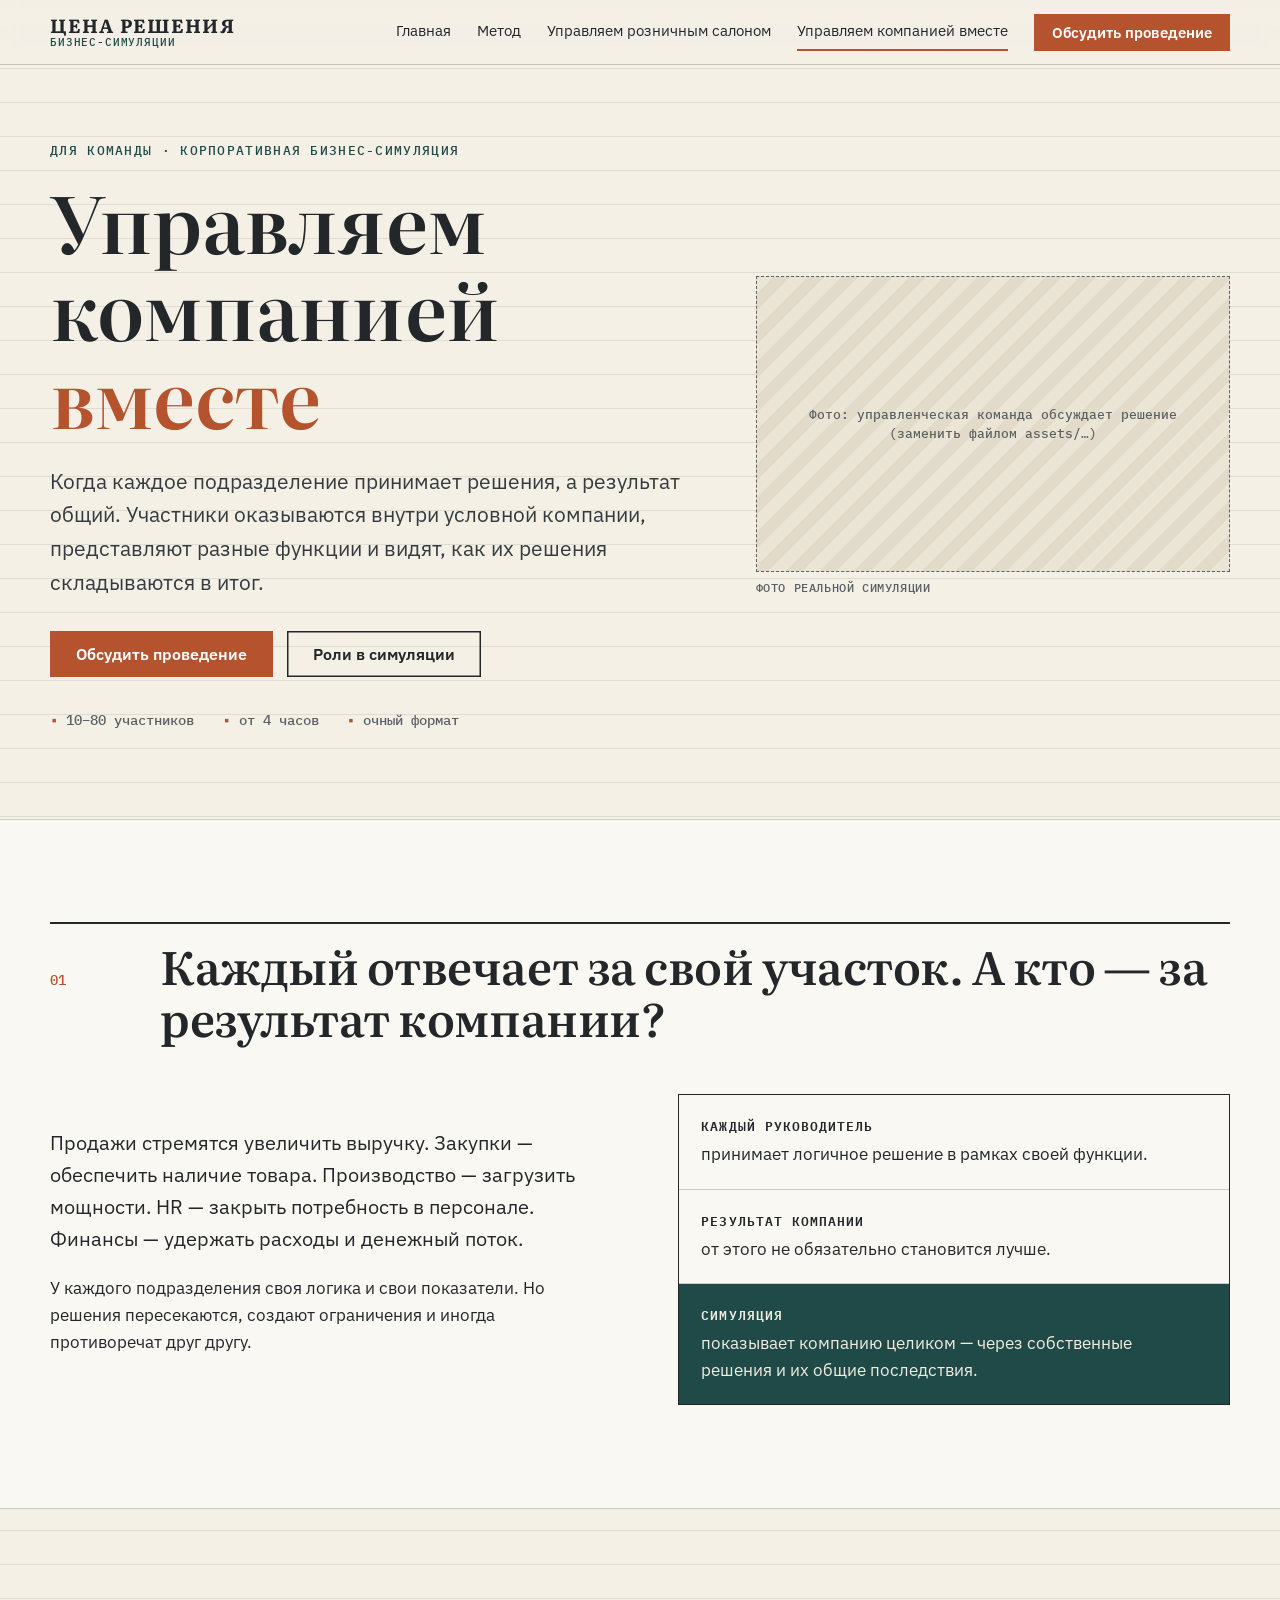
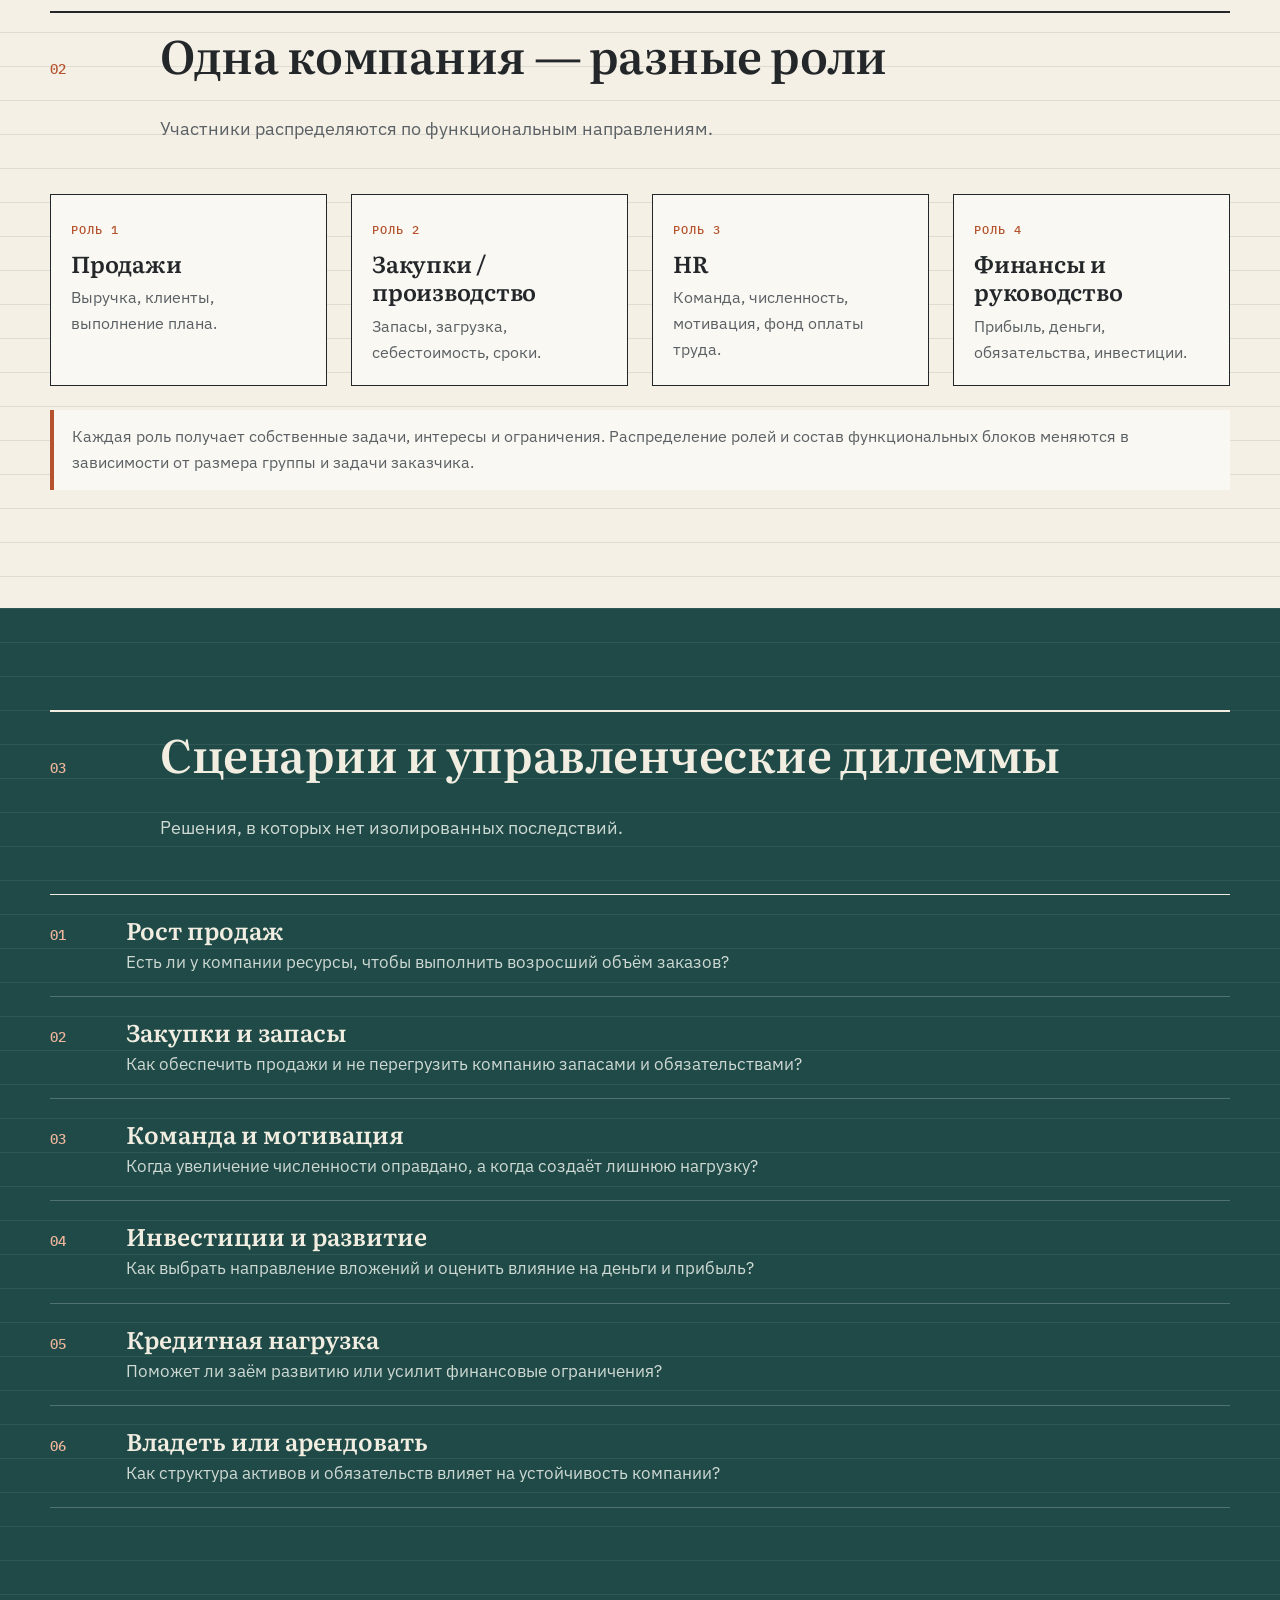
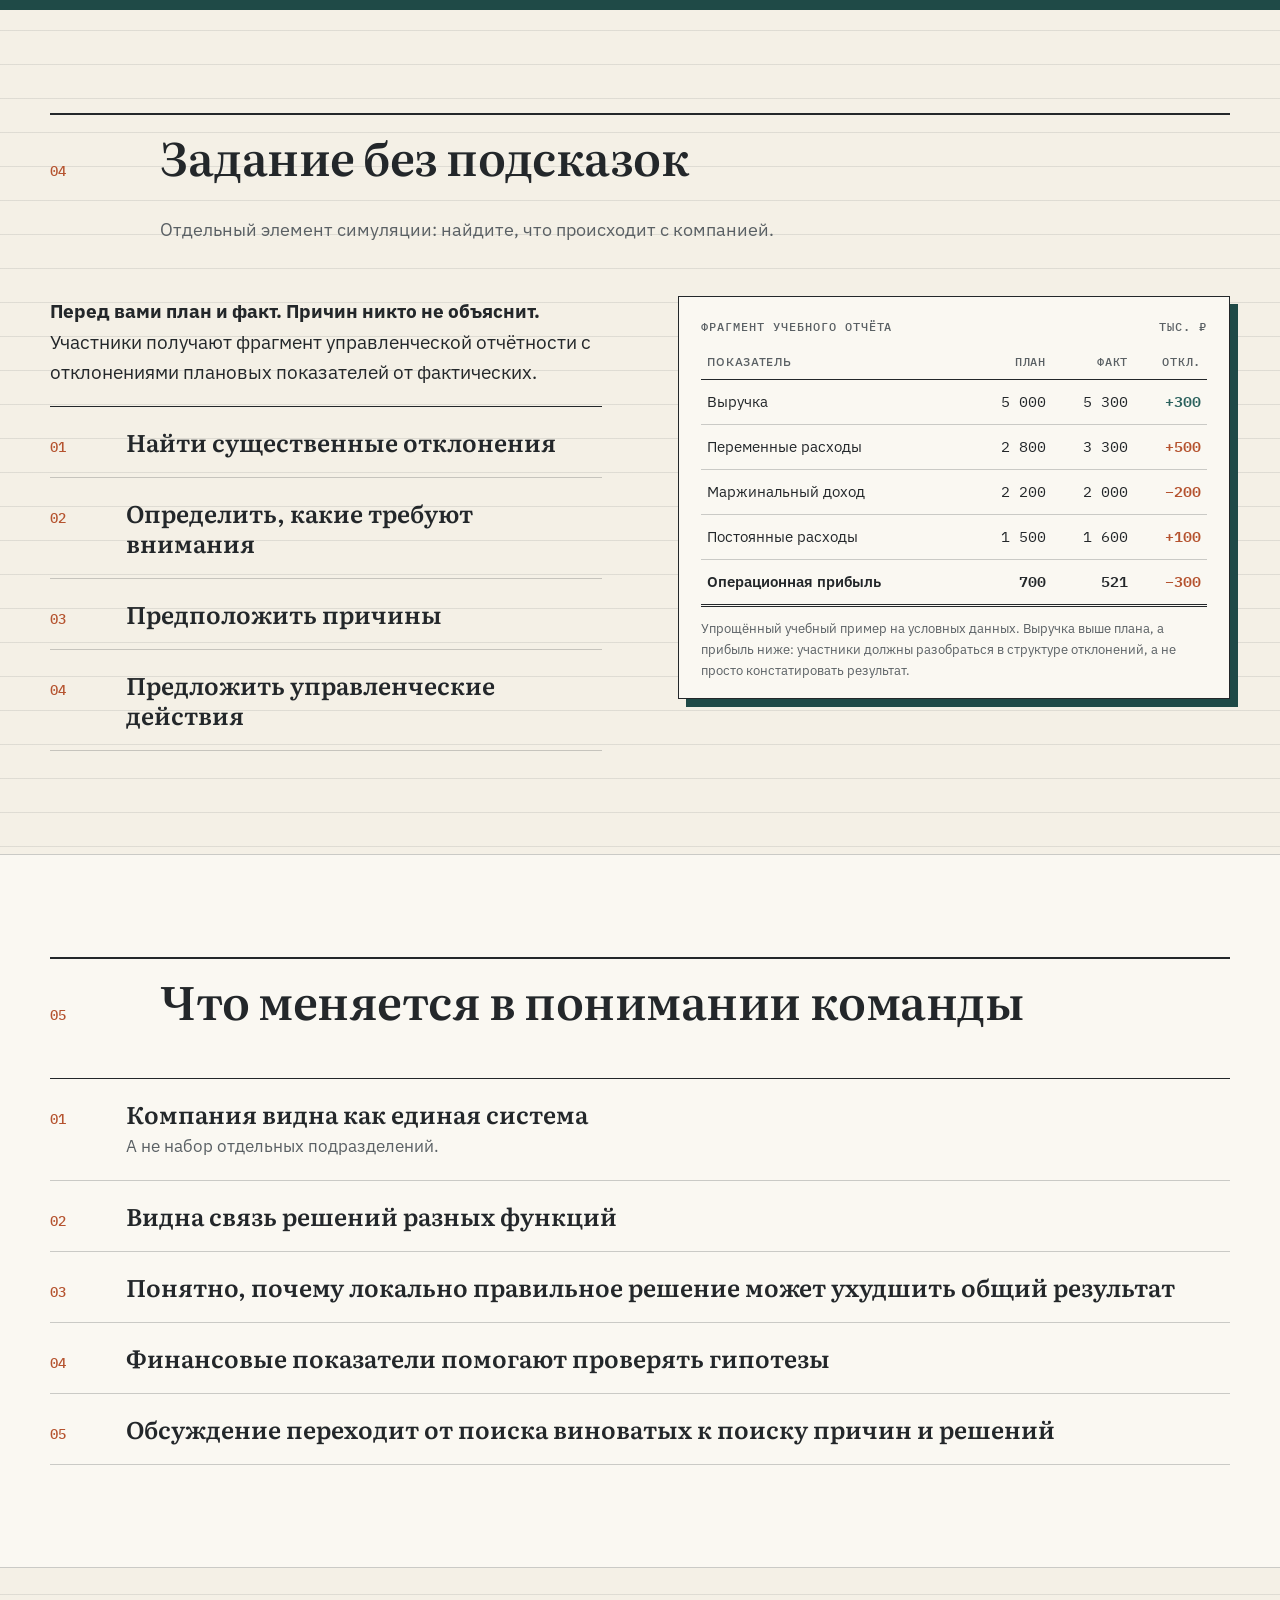
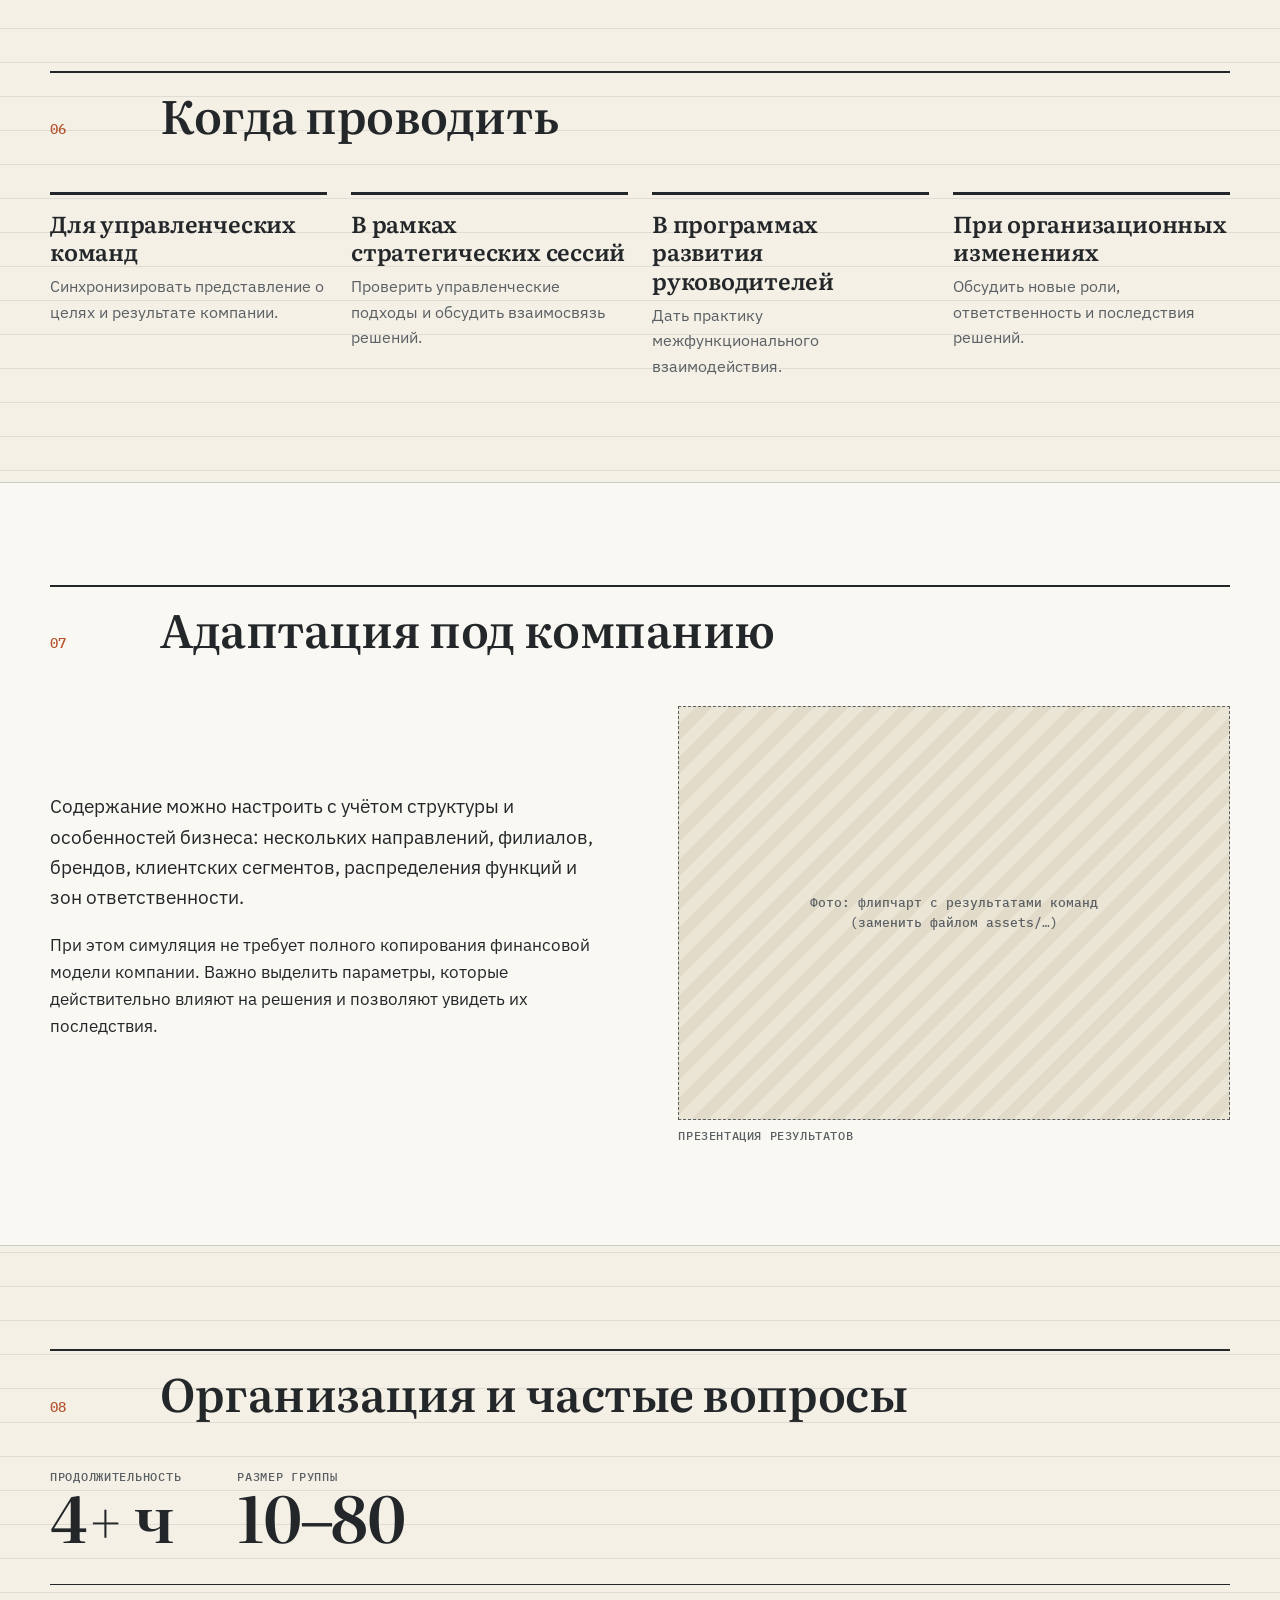
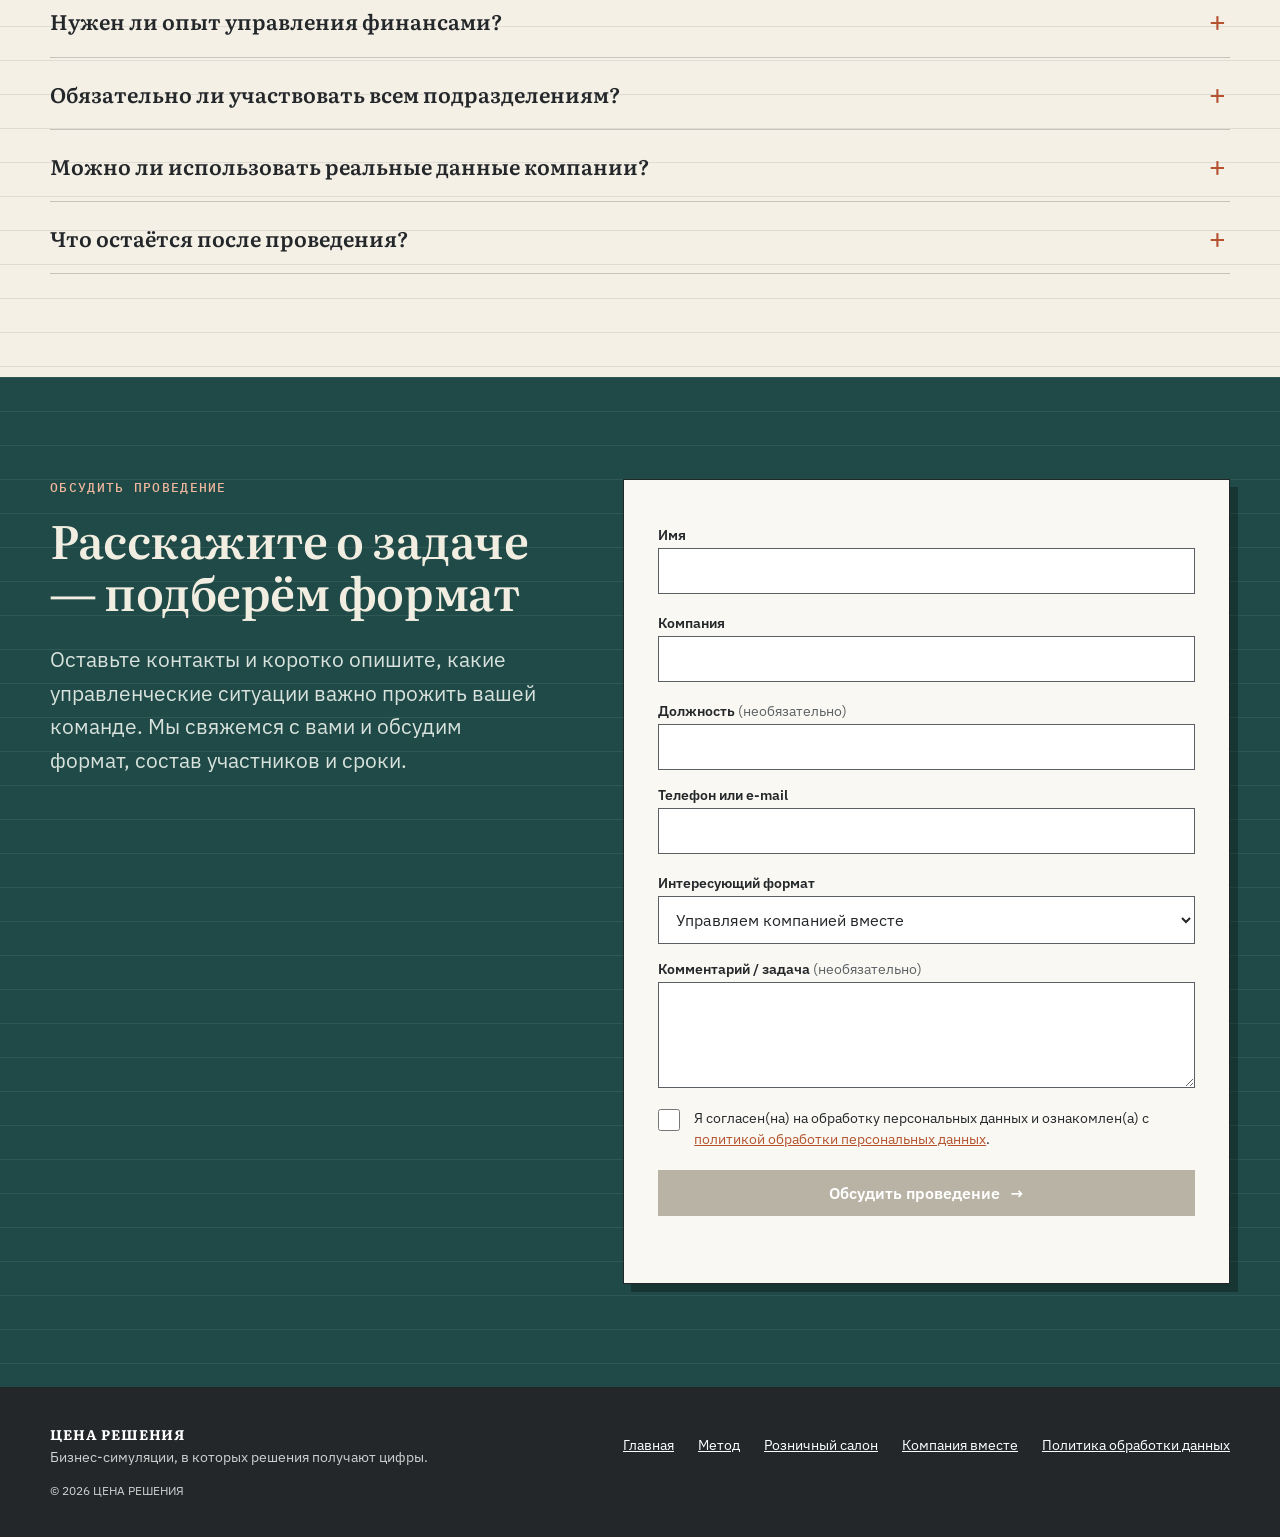
==== company.html @ 5d2a5346 "Add files via upload" ====
<!doctype html>
<html lang="ru">
<head>
<meta charset="utf-8">
<meta name="viewport" content="width=device-width, initial-scale=1">
<meta name="theme-color" content="#f4f0e6">
<title>Управляем компанией вместе — корпоративная бизнес-симуляция | ЦЕНА РЕШЕНИЯ</title>
<meta name="description" content="Корпоративная бизнес-симуляция для управленческих команд: продажи, закупки, HR и финансы в одной компании. От 4 часов, 10–80 участников.">
<meta property="og:type" content="website">
<meta property="og:title" content="Управляем компанией вместе — корпоративная бизнес-симуляция | ЦЕНА РЕШЕНИЯ">
<meta property="og:description" content="Корпоративная бизнес-симуляция для управленческих команд: продажи, закупки, HR и финансы в одной компании. От 4 часов, 10–80 участников.">
<meta property="og:locale" content="ru_RU">
<link rel="icon" type="image/svg+xml" href="assets/favicon.svg">
<link rel="preconnect" href="https://fonts.googleapis.com">
<link rel="preconnect" href="https://fonts.gstatic.com" crossorigin>
<link href="https://fonts.googleapis.com/css2?family=IBM+Plex+Mono:wght@400;500;600&family=IBM+Plex+Sans:wght@400;500;600&family=Literata:opsz,wght@7..72,500;7..72,600;7..72,700&display=swap&subset=cyrillic" rel="stylesheet">
<link rel="stylesheet" href="styles.css">
<noscript><style>.reveal{opacity:1;transform:none}</style></noscript>
</head>
<body>
<a class="skip" href="#main">К содержанию</a>
<header class="site-header">
  <div class="wrap header-inner">
    <a class="wordmark" href="index.html" aria-label="ЦЕНА РЕШЕНИЯ — на главную"><b>ЦЕНА РЕШЕНИЯ</b><small>бизнес-симуляции</small></a>
    <button class="menu-toggle" type="button" aria-expanded="false" aria-controls="nav">Меню</button>
    <nav class="nav" id="nav" aria-label="Основная навигация">
      <a href="index.html">Главная</a>
      <a href="index.html#method">Метод</a>
      <a href="salon.html">Управляем розничным салоном</a>
      <a href="company.html" aria-current="page">Управляем компанией вместе</a>
      <a class="btn" href="#contact" data-goal="cta_header">Обсудить проведение</a>
    </nav>
  </div>
</header>
<main id="main">
<section class="hero">
  <div class="wrap hero-grid">
    <div>
      <span class="eyebrow">Для команды · корпоративная бизнес-симуляция</span>
      <h1>Управляем компанией <em>вместе</em></h1>
      <p class="lead">Когда каждое подразделение принимает решения, а результат общий. Участники оказываются внутри условной компании, представляют разные функции и видят, как их решения складываются в итог.</p>
      <div class="hero-actions"><a class="btn" href="#contact" data-goal="cta_hero_company">Обсудить проведение</a><a class="btn btn-ghost" href="#roles">Роли в симуляции</a></div>
      <ul class="hero-facts"><li>10–80 участников</li><li>от 4 часов</li><li>очный формат</li></ul>
    </div>
<figure class="photo wide reveal"><div class="slot" role="img" aria-label="Фото: управленческая команда обсуждает решение"><span>Фото: управленческая команда обсуждает решение<br>(заменить файлом assets/…)</span></div><figcaption>Фото реальной симуляции</figcaption></figure>
  </div>
</section>
<section class="paper">
  <div class="wrap">
    <div class="sec-head reveal"><span class="sec-num">01</span><h2>Каждый отвечает за свой участок. А кто — за результат компании?</h2></div>
    <div class="split">
      <div class="reveal">
        <p style="font-size:20px">Продажи стремятся увеличить выручку. Закупки — обеспечить наличие товара. Производство — загрузить мощности. HR — закрыть потребность в персонале. Финансы — удержать расходы и денежный поток.</p>
        <p>У каждого подразделения своя логика и свои показатели. Но решения пересекаются, создают ограничения и иногда противоречат друг другу.</p>
      </div>
      <div class="contrast reveal">
        <div><b>Каждый руководитель</b><span>принимает логичное решение в рамках своей функции.</span></div>
        <div><b>Результат компании</b><span>от этого не обязательно становится лучше.</span></div>
        <div><b>Симуляция</b><span>показывает компанию целиком — через собственные решения и их общие последствия.</span></div>
      </div>
    </div>
  </div>
</section>
<section id="roles" class="">
  <div class="wrap">
    <div class="sec-head reveal"><span class="sec-num">02</span><h2>Одна компания — разные роли</h2><p>Участники распределяются по функциональным направлениям.</p></div>
    <div class="grid-4">
      <div class="role reveal"><span class="tag">Роль 1</span><h3>Продажи</h3><p>Выручка, клиенты, выполнение плана.</p></div>
      <div class="role reveal"><span class="tag">Роль 2</span><h3>Закупки / производство</h3><p>Запасы, загрузка, себестоимость, сроки.</p></div>
      <div class="role reveal"><span class="tag">Роль 3</span><h3>HR</h3><p>Команда, численность, мотивация, фонд оплаты труда.</p></div>
      <div class="role reveal"><span class="tag">Роль 4</span><h3>Финансы и руководство</h3><p>Прибыль, деньги, обязательства, инвестиции.</p></div>
    </div>
    <p class="note-box reveal">Каждая роль получает собственные задачи, интересы и ограничения. Распределение ролей и состав функциональных блоков меняются в зависимости от размера группы и задачи заказчика.</p>
  </div>
</section>
<section class="dark">
  <div class="wrap">
    <div class="sec-head reveal"><span class="sec-num">03</span><h2>Сценарии и управленческие дилеммы</h2><p>Решения, в которых нет изолированных последствий.</p></div>
<ul class="rows reveal"><li><span class="n">01</span><div><b>Рост продаж</b><span class="d">Есть ли у компании ресурсы, чтобы выполнить возросший объём заказов?</span></div></li><li><span class="n">02</span><div><b>Закупки и запасы</b><span class="d">Как обеспечить продажи и не перегрузить компанию запасами и обязательствами?</span></div></li><li><span class="n">03</span><div><b>Команда и мотивация</b><span class="d">Когда увеличение численности оправдано, а когда создаёт лишнюю нагрузку?</span></div></li><li><span class="n">04</span><div><b>Инвестиции и развитие</b><span class="d">Как выбрать направление вложений и оценить влияние на деньги и прибыль?</span></div></li><li><span class="n">05</span><div><b>Кредитная нагрузка</b><span class="d">Поможет ли заём развитию или усилит финансовые ограничения?</span></div></li><li><span class="n">06</span><div><b>Владеть или арендовать</b><span class="d">Как структура активов и обязательств влияет на устойчивость компании?</span></div></li></ul>
  </div>
</section>
<section class="">
  <div class="wrap">
    <div class="sec-head reveal"><span class="sec-num">04</span><h2>Задание без подсказок</h2><p>Отдельный элемент симуляции: найдите, что происходит с компанией.</p></div>
    <div class="method-grid">
      <div class="reveal">
        <p style="font-size:19px"><b>Перед вами план и факт. Причин никто не объяснит.</b> Участники получают фрагмент управленческой отчётности с отклонениями плановых показателей от фактических.</p>
        <ol class="rows" style="padding:0">
          <li><span class="n">01</span><div><b>Найти существенные отклонения</b></div></li>
          <li><span class="n">02</span><div><b>Определить, какие требуют внимания</b></div></li>
          <li><span class="n">03</span><div><b>Предположить причины</b></div></li>
          <li><span class="n">04</span><div><b>Предложить управленческие действия</b></div></li>
        </ol>
      </div>
      <div class="ledger reveal" aria-label="Учебный план/факт">
        <div class="ledger-cap"><span>Фрагмент учебного отчёта</span><span>тыс. ₽</span></div>
        <div class="table-wrap"><table class="table">
          <thead><tr><th>Показатель</th><th>План</th><th>Факт</th><th>Откл.</th></tr></thead>
          <tbody>
            <tr><td>Выручка</td><td>5&nbsp;000</td><td>5&nbsp;300</td><td class="pos">+300</td></tr>
            <tr><td>Переменные расходы</td><td>2&nbsp;800</td><td>3&nbsp;300</td><td class="neg">+500</td></tr>
            <tr><td>Маржинальный доход</td><td>2&nbsp;200</td><td>2&nbsp;000</td><td class="neg">−200</td></tr>
            <tr><td>Постоянные расходы</td><td>1&nbsp;500</td><td>1&nbsp;600</td><td class="neg">+100</td></tr>
            <tr class="total"><td>Операционная прибыль</td><td>700</td><td><span data-from="700" data-to="400">400</span></td><td class="neg">−300</td></tr>
          </tbody>
        </table></div>
        <p class="ledger-note">Упрощённый учебный пример на условных данных. Выручка выше плана, а прибыль ниже: участники должны разобраться в структуре отклонений, а не просто констатировать результат.</p>
      </div>
    </div>
  </div>
</section>
<section class="paper">
  <div class="wrap">
    <div class="sec-head reveal"><span class="sec-num">05</span><h2>Что меняется в понимании команды</h2></div>
<ul class="rows reveal"><li><span class="n">01</span><div><b>Компания видна как единая система</b><span class="d">А не набор отдельных подразделений.</span></div></li><li><span class="n">02</span><div><b>Видна связь решений разных функций</b></div></li><li><span class="n">03</span><div><b>Понятно, почему локально правильное решение может ухудшить общий результат</b></div></li><li><span class="n">04</span><div><b>Финансовые показатели помогают проверять гипотезы</b></div></li><li><span class="n">05</span><div><b>Обсуждение переходит от поиска виноватых к поиску причин и решений</b></div></li></ul>
  </div>
</section>
<section class="">
  <div class="wrap">
    <div class="sec-head reveal"><span class="sec-num">06</span><h2>Когда проводить</h2></div>
    <div class="grid-4">
      <div class="tile reveal"><h3>Для управленческих команд</h3><p>Синхронизировать представление о целях и результате компании.</p></div>
      <div class="tile reveal"><h3>В рамках стратегических сессий</h3><p>Проверить управленческие подходы и обсудить взаимосвязь решений.</p></div>
      <div class="tile reveal"><h3>В программах развития руководителей</h3><p>Дать практику межфункционального взаимодействия.</p></div>
      <div class="tile reveal"><h3>При организационных изменениях</h3><p>Обсудить новые роли, ответственность и последствия решений.</p></div>
    </div>
  </div>
</section>
<section class="paper">
  <div class="wrap">
    <div class="sec-head reveal"><span class="sec-num">07</span><h2>Адаптация под компанию</h2></div>
    <div class="split">
      <div class="reveal">
        <p style="font-size:19px">Содержание можно настроить с учётом структуры и особенностей бизнеса: нескольких направлений, филиалов, брендов, клиентских сегментов, распределения функций и зон ответственности.</p>
        <p>При этом симуляция не требует полного копирования финансовой модели компании. Важно выделить параметры, которые действительно влияют на решения и позволяют увидеть их последствия.</p>
      </div>
      <figure class="photo reveal"><div class="slot" role="img" aria-label="Фото: флипчарт с результатами команд"><span>Фото: флипчарт с результатами команд<br>(заменить файлом assets/…)</span></div><figcaption>Презентация результатов</figcaption></figure>
    </div>
  </div>
</section>
<section class="">
  <div class="wrap">
    <div class="sec-head reveal"><span class="sec-num">08</span><h2>Организация и частые вопросы</h2></div>
    <div class="org reveal"><div>Продолжительность<b>4+ ч</b></div><div>Размер группы<b>10–80</b></div></div>
<div class="faq reveal"><details><summary>Нужен ли опыт управления финансами?</summary><p>Нет. Симуляция рассчитана на участников с разным опытом. Необходимые показатели и вводные предоставляются в процессе.</p></details><details><summary>Обязательно ли участвовать всем подразделениям?</summary><p>Нет. Состав ролей определяется задачей и составом группы.</p></details><details><summary>Можно ли использовать реальные данные компании?</summary><p>Можно учитывать значимые особенности бизнеса при подготовке сценария. Однако симуляция не является аудитом или проверкой реальной финансовой модели.</p></details><details><summary>Что остаётся после проведения?</summary><p>Общая рефлексия участников и материал для дальнейшего обсуждения управленческих решений. Письменные выводы или фиксация результатов возможны по запросу.</p></details></div>
  </div>
</section>
<section class="contact" id="contact">
  <div class="wrap contact-grid">
    <div class="reveal">
      <span class="eyebrow" style="color:#f0b79d">Обсудить проведение</span>
      <h2>Расскажите о задаче — подберём формат</h2>
      <p class="lead">Оставьте контакты и коротко опишите, какие управленческие ситуации важно прожить вашей команде. Мы свяжемся с вами и обсудим формат, состав участников и сроки.</p>
    </div>
    <form id="contact-form" class="reveal" novalidate data-format="Управляем компанией вместе">
      <label for="name">Имя</label>
      <input id="name" name="name" autocomplete="name" maxlength="80" required aria-describedby="name-error">
      <small class="field-error" id="name-error" aria-live="polite"></small>

      <label for="company">Компания</label>
      <input id="company" name="company" autocomplete="organization" maxlength="120" required aria-describedby="company-error">
      <small class="field-error" id="company-error" aria-live="polite"></small>

      <label for="position">Должность <span class="opt">(необязательно)</span></label>
      <input id="position" name="position" autocomplete="organization-title" maxlength="80">

      <label for="contact-way">Телефон или e-mail</label>
      <input id="contact-way" name="contact" autocomplete="email" maxlength="120" required aria-describedby="contact-error">
      <small class="field-error" id="contact-error" aria-live="polite"></small>

      <label for="format">Интересующий формат</label>
      <select id="format" name="format">
        <option>Управляем розничным салоном</option>
        <option>Управляем компанией вместе</option>
        <option>Хочу обсудить другой формат</option>
      </select>

      <label for="message">Комментарий / задача <span class="opt">(необязательно)</span></label>
      <textarea id="message" name="message" rows="4" maxlength="2000"></textarea>

      <input class="hp" type="text" name="website" tabindex="-1" autocomplete="off" aria-hidden="true">

      <label class="consent" for="consent">
        <input type="checkbox" id="consent" name="consent" required>
        <span>Я согласен(на) на обработку персональных данных и ознакомлен(а) с <a href="privacy.html" target="_blank" rel="noopener">политикой обработки персональных данных</a>.</span>
      </label>

      <button class="btn" type="submit" id="submit-btn">Обсудить проведение <span aria-hidden="true">→</span></button>
      <p class="form-note" id="form-note" role="status" aria-live="polite"></p>
    </form>
  </div>
</section>
</main>
<footer class="footer">
  <div class="wrap footer-inner">
    <div><b style="font-family:var(--serif);letter-spacing:.06em;color:#fff">ЦЕНА РЕШЕНИЯ</b><br>Бизнес-симуляции, в которых решения получают цифры.</div>
    <nav aria-label="Нижняя навигация">
      <a href="index.html">Главная</a>
      <a href="index.html#method">Метод</a>
      <a href="salon.html">Розничный салон</a>
      <a href="company.html">Компания вместе</a>
      <a href="privacy.html">Политика обработки данных</a>
    </nav>
    <small>© <span id="year">2026</span> ЦЕНА РЕШЕНИЯ</small>
  </div>
</footer>
<script src="script.js" defer></script>
</body>
</html>
---- styles.css ----
/* ЦЕНА РЕШЕНИЯ — стили. Направление «Ведомость»: язык управленческой отчётности. */
:root {
  --milk: #f4f0e6;
  --milk-2: #ebe5d6;
  --paper: #faf8f2;
  --graphite: #23272a;
  --graphite-soft: #5a6064;
  --teal: #1f4a47;
  --teal-2: #2c625e;
  --terra: #b5532f;
  --terra-soft: #e9cfc2;
  --line: rgba(35, 39, 42, .22);
  --line-soft: rgba(35, 39, 42, .1);
  --serif: "Literata", "Georgia", "Times New Roman", serif;
  --sans: "IBM Plex Sans", "Segoe UI", system-ui, sans-serif;
  --mono: "IBM Plex Mono", ui-monospace, "SFMono-Regular", Menlo, monospace;
  --wrap: 1180px;
  --gutter: clamp(18px, 4vw, 40px);
}
*, *::before, *::after { box-sizing: border-box; }
html { scroll-behavior: smooth; scroll-padding-top: 84px; -webkit-text-size-adjust: 100%; }
body {
  margin: 0; background: var(--milk); color: var(--graphite);
  font: 400 17px/1.6 var(--sans); overflow-x: hidden;
  background-image: linear-gradient(var(--line-soft) 1px, transparent 1px);
  background-size: 100% 34px; background-attachment: local;
}
img, svg { max-width: 100%; display: block; }
a { color: inherit; }
h1, h2, h3 { font-family: var(--serif); font-weight: 600; line-height: 1.12; margin: 0; letter-spacing: -.01em; }
h1 { font-size: clamp(38px, 6.4vw, 78px); }
h2 { font-size: clamp(28px, 4vw, 46px); }
h3 { font-size: clamp(19px, 2vw, 23px); line-height: 1.25; }
p { margin: 0 0 1em; }
.wrap { width: min(var(--wrap), 100% - 2 * var(--gutter)); margin-inline: auto; }
.mono { font-family: var(--mono); }
.skip { position: absolute; left: -999px; top: 8px; background: var(--graphite); color: #fff; padding: 8px 14px; z-index: 100; }
.skip:focus { left: 8px; }

/* ---------- Шапка ---------- */
.site-header { position: sticky; top: 0; z-index: 50; background: rgba(244, 240, 230, .94); backdrop-filter: blur(8px); border-bottom: 1px solid var(--line); }
.header-inner { display: flex; align-items: center; justify-content: space-between; gap: 20px; min-height: 64px; }
.wordmark { text-decoration: none; display: flex; flex-direction: column; line-height: 1.1; }
.wordmark b { font-family: var(--serif); font-size: 19px; letter-spacing: .06em; font-weight: 700; }
.wordmark small { font: 500 10.5px/1.3 var(--mono); color: var(--teal); letter-spacing: .08em; text-transform: uppercase; }
.nav { display: flex; align-items: center; gap: 26px; }
.nav a { text-decoration: none; font-size: 15px; padding: 6px 0; border-bottom: 2px solid transparent; }
.nav a:hover, .nav a[aria-current="page"] { border-bottom-color: var(--terra); }
.nav .btn { border-bottom: 0; padding: 11px 18px; }
.menu-toggle { display: none; background: none; border: 1px solid var(--graphite); padding: 9px 14px; font: 500 14px var(--sans); cursor: pointer; color: inherit; }

/* ---------- Кнопки ---------- */
.btn { display: inline-flex; align-items: center; gap: 10px; background: var(--terra); color: #fff; text-decoration: none; border: 0; padding: 15px 26px; font: 600 16px/1 var(--sans); cursor: pointer; transition: background .2s, transform .2s; }
.btn:hover { background: #9a4325; transform: translateY(-1px); }
.btn:disabled { background: #b9b3a5; cursor: not-allowed; transform: none; }
.btn-ghost { background: transparent; color: var(--graphite); box-shadow: inset 0 0 0 1.5px var(--graphite); }
.btn-ghost:hover { background: var(--graphite); color: #fff; }
:focus-visible { outline: 3px solid var(--terra); outline-offset: 3px; }

/* ---------- Секции ---------- */
section { padding: clamp(56px, 8vw, 104px) 0; }
.sec-head { display: grid; grid-template-columns: 90px 1fr; gap: 20px; align-items: baseline; margin-bottom: clamp(28px, 4vw, 52px); border-top: 2px solid var(--graphite); padding-top: 16px; }
.sec-num { font: 500 14px var(--mono); color: var(--terra); }
.sec-head p { grid-column: 2; max-width: 62ch; color: var(--graphite-soft); margin: 14px 0 0; font-size: 18px; }
.dark { background: var(--teal); color: #f1ede1; background-image: linear-gradient(rgba(255,255,255,.07) 1px, transparent 1px); background-size: 100% 34px; }
.dark .sec-head { border-top-color: #f1ede1; }
.dark .sec-num { color: #f0b79d; }
.dark .sec-head p { color: #cfd9d4; }
.paper { background: var(--paper); border-block: 1px solid var(--line); background-image: none; }
.eyebrow { font: 500 13px var(--mono); letter-spacing: .1em; text-transform: uppercase; color: var(--teal); margin-bottom: 18px; display: block; }

/* ---------- Hero ---------- */
.hero { padding: clamp(40px, 6vw, 84px) 0 clamp(56px, 7vw, 96px); }
.hero-grid { display: grid; grid-template-columns: 1.15fr .85fr; gap: clamp(28px, 5vw, 72px); align-items: center; }
.hero h1 em { font-style: normal; color: var(--terra); }
.lead { font-size: clamp(18px, 2vw, 21px); max-width: 52ch; margin: 26px 0 32px; color: #343a3d; }
.hero-actions { display: flex; flex-wrap: wrap; gap: 14px; }
.hero-facts { display: flex; flex-wrap: wrap; gap: 10px 28px; margin: 34px 0 0; padding: 0; list-style: none; font: 500 14px var(--mono); color: var(--graphite-soft); }
.hero-facts li::before { content: "▪ "; color: var(--terra); }
.chips { display: flex; flex-wrap: wrap; gap: 8px; margin: 22px 0 0; padding: 0; list-style: none; }
.chips li { font: 500 13px var(--mono); border: 1px solid var(--graphite); padding: 6px 12px; }

/* ---------- Ведомость (план/факт) ---------- */
.ledger { background: var(--paper); border: 1.5px solid var(--graphite); box-shadow: 8px 8px 0 var(--teal); padding: 22px 22px 16px; position: relative; }
.ledger-cap { font: 500 12px var(--mono); letter-spacing: .08em; text-transform: uppercase; color: var(--graphite-soft); display: flex; justify-content: space-between; gap: 12px; margin-bottom: 10px; }
.ledger table, .table { width: 100%; border-collapse: collapse; font-family: var(--mono); font-variant-numeric: tabular-nums; font-size: 15px; }
.ledger th, .ledger td, .table th, .table td { padding: 10px 6px; text-align: right; border-bottom: 1px solid var(--line); }
.ledger th:first-child, .ledger td:first-child, .table th:first-child, .table td:first-child { text-align: left; font-family: var(--sans); }
.ledger thead th, .table thead th { font: 500 12px var(--mono); text-transform: uppercase; letter-spacing: .06em; color: var(--graphite-soft); border-bottom: 1.5px solid var(--graphite); }
.ledger tr.total td, .table tr.total td { font-weight: 600; border-bottom: 3px double var(--graphite); }
.neg { color: var(--terra); font-weight: 600; }
.pos { color: var(--teal-2); font-weight: 600; }
.ledger-note { font-size: 13px; color: var(--graphite-soft); margin: 12px 0 0; }
.stamp { position: absolute; right: -14px; top: -16px; background: var(--terra); color: #fff; font: 600 12px/1.25 var(--mono); padding: 9px 12px; transform: rotate(3deg); text-transform: uppercase; letter-spacing: .05em; }
.table-wrap { overflow-x: auto; -webkit-overflow-scrolling: touch; }
.table-wrap .table { min-width: 460px; }
.big-fig { display: flex; flex-wrap: wrap; gap: 10px 36px; margin: 22px 0 6px; }
.big-fig div { font: 500 12px var(--mono); color: var(--graphite-soft); text-transform: uppercase; letter-spacing: .06em; }
.big-fig b { display: block; font: 600 clamp(34px, 5vw, 54px)/1.05 var(--serif); color: var(--graphite); letter-spacing: -.02em; text-transform: none; }
.big-fig b.neg { color: var(--terra); }

/* ---------- Ось «Ход» ---------- */
.axis { list-style: none; margin: 0; padding: 0 0 0 0; position: relative; counter-reset: step; }
.axis::before { content: ""; position: absolute; left: 21px; top: 8px; bottom: 8px; width: 2px; background: var(--line); }
.axis li { position: relative; padding: 0 0 34px 72px; counter-increment: step; }
.axis li:last-child { padding-bottom: 0; }
.axis li::before { content: counter(step); position: absolute; left: 0; top: 0; width: 44px; height: 44px; border-radius: 50%; background: var(--milk); border: 2px solid var(--graphite); display: grid; place-items: center; font: 600 16px var(--mono); transition: background .3s, color .3s, border-color .3s; }
.axis li.on::before { background: var(--terra); border-color: var(--terra); color: #fff; }
.axis h3 { margin: 4px 0 6px; }
.axis p { margin: 0; max-width: 56ch; color: var(--graphite-soft); }
.dark .axis::before { background: rgba(255,255,255,.25); }
.method-grid > *, .split > *, .hero-grid > *, .contact-grid > * { min-width: 0; }
.method-grid { display: grid; grid-template-columns: 1fr 1fr; gap: clamp(28px, 6vw, 80px); align-items: start; }
.contrast { border: 1.5px solid var(--graphite); background: var(--paper); }
.contrast div { padding: 20px 22px; border-bottom: 1px solid var(--line); }
.contrast div:last-child { border-bottom: 0; background: var(--teal); color: #f1ede1; }
.contrast b { font: 600 13px var(--mono); text-transform: uppercase; letter-spacing: .08em; display: block; margin-bottom: 4px; }
.contrast span { font-size: 17px; }

/* ---------- Карточки ---------- */
.cards-2 { display: grid; grid-template-columns: 1fr 1fr; gap: clamp(18px, 3vw, 36px); }
.card { background: var(--paper); border: 1.5px solid var(--graphite); padding: clamp(22px, 3vw, 36px); display: flex; flex-direction: column; gap: 14px; position: relative; }
.card .tag { font: 500 12px var(--mono); letter-spacing: .08em; text-transform: uppercase; color: var(--terra); }
.card p { color: var(--graphite-soft); margin: 0; }
.card .meta { display: flex; flex-wrap: wrap; gap: 8px 20px; font: 500 14px var(--mono); margin: 4px 0 10px; }
.card .btn { align-self: flex-start; margin-top: auto; }
.card:hover { box-shadow: 8px 8px 0 var(--teal); transform: translate(-3px, -3px); transition: .2s; }

/* ---------- Строки-ситуации ---------- */
.rows { list-style: none; margin: 0; padding: 0; border-top: 1.5px solid var(--graphite); }
.rows li { display: grid; grid-template-columns: 56px 1fr; gap: 12px 20px; padding: 20px 0; border-bottom: 1px solid var(--line); align-items: baseline; }
.rows .n { font: 500 14px var(--mono); color: var(--terra); }
.rows b { font: 600 clamp(19px, 2.2vw, 24px)/1.25 var(--serif); display: block; }
.rows span.d { display: block; color: var(--graphite-soft); margin-top: 4px; }
.dark .rows { border-top-color: #f1ede1; }
.dark .rows li { border-bottom-color: rgba(255,255,255,.22); }
.dark .rows .n { color: #f0b79d; }
.dark .rows span.d { color: #cfd9d4; }
.cols-2 { display: grid; grid-template-columns: 1fr 1fr; gap: 0 clamp(24px, 5vw, 64px); }
.cols-2 > .rows:nth-child(2) { border-top-color: transparent; }
.grid-3 { display: grid; grid-template-columns: repeat(3, 1fr); gap: clamp(16px, 2.4vw, 28px); }
.grid-4 { display: grid; grid-template-columns: repeat(4, 1fr); gap: clamp(14px, 2vw, 24px); }
.tile { border-top: 3px solid var(--graphite); padding-top: 14px; }
.tile h3 { margin-bottom: 8px; }
.tile p { color: var(--graphite-soft); margin: 0; font-size: 16px; }
.dark .tile { border-top-color: #f0b79d; }
.dark .tile p { color: #cfd9d4; }
.role { background: var(--paper); border: 1.5px solid var(--graphite); padding: 20px; }
.role .tag { font: 500 12px var(--mono); color: var(--terra); letter-spacing: .08em; text-transform: uppercase; }
.role h3 { margin: 6px 0 8px; }
.role p { margin: 0; color: var(--graphite-soft); font-size: 16px; }
.split { display: grid; grid-template-columns: 1fr 1fr; gap: clamp(28px, 6vw, 80px); align-items: center; }

/* ---------- Фото-слоты ---------- */
.photo { margin: 0; }
.photo .slot { aspect-ratio: 4 / 3; background: repeating-linear-gradient(135deg, var(--milk-2) 0 12px, #e2dbc9 12px 24px); border: 1.5px dashed var(--graphite-soft); display: grid; place-items: center; text-align: center; padding: 18px; font: 500 13px/1.5 var(--mono); color: var(--graphite-soft); }
.photo img { width: 100%; height: auto; }
.photo figcaption { font: 500 12px var(--mono); color: var(--graphite-soft); margin-top: 8px; text-transform: uppercase; letter-spacing: .05em; }
.photo.wide .slot { aspect-ratio: 16 / 10; }

/* ---------- FAQ ---------- */
.faq details { border-bottom: 1px solid var(--line); padding: 4px 0; }
.faq details:first-child { border-top: 1.5px solid var(--graphite); }
.faq summary { cursor: pointer; list-style: none; padding: 18px 40px 18px 0; font: 600 clamp(18px, 2vw, 21px)/1.3 var(--serif); position: relative; }
.faq summary::-webkit-details-marker { display: none; }
.faq summary::after { content: "+"; position: absolute; right: 4px; top: 14px; font: 400 28px var(--mono); color: var(--terra); }
.faq details[open] summary::after { content: "–"; }
.faq details p { color: var(--graphite-soft); max-width: 68ch; padding-bottom: 14px; margin: 0; }
.org { display: flex; flex-wrap: wrap; gap: 28px 56px; margin-bottom: 36px; }
.org div { font: 500 12px var(--mono); text-transform: uppercase; letter-spacing: .06em; color: var(--graphite-soft); }
.org b { display: block; font: 600 clamp(38px, 6vw, 64px)/1 var(--serif); color: var(--graphite); text-transform: none; letter-spacing: -.02em; }
.note-box { border-left: 4px solid var(--terra); background: var(--paper); padding: 14px 18px; font-size: 16px; color: var(--graphite-soft); margin-top: 24px; }

/* ---------- Форма ---------- */
.contact { background: var(--teal); color: #f1ede1; background-image: linear-gradient(rgba(255,255,255,.07) 1px, transparent 1px); background-size: 100% 34px; }
.contact-grid { display: grid; grid-template-columns: .9fr 1.1fr; gap: clamp(28px, 6vw, 80px); align-items: start; }
.contact h2 { margin-bottom: 18px; }
.contact .lead { color: #d9e2dd; margin-bottom: 0; }
form { background: var(--paper); color: var(--graphite); padding: clamp(20px, 3vw, 34px); border: 1.5px solid var(--graphite); box-shadow: 8px 8px 0 rgba(0,0,0,.28); display: grid; gap: 4px; }
label { font: 600 14px var(--sans); margin-top: 12px; }
label .opt { font-weight: 400; color: var(--graphite-soft); }
input, select, textarea { width: 100%; font: 400 16px var(--sans); padding: 12px 13px; border: 1.5px solid var(--graphite-soft); background: #fff; color: var(--graphite); border-radius: 0; }
input:focus, select:focus, textarea:focus { outline: 3px solid var(--terra-soft); border-color: var(--terra); }
.field-error { color: var(--terra); font-size: 13px; min-height: 0; }
.invalid { border-color: var(--terra); }
.consent { display: grid; grid-template-columns: 24px 1fr; gap: 12px; align-items: start; margin: 16px 0 6px; font: 400 14px/1.5 var(--sans); cursor: pointer; }
.consent input { width: 22px; height: 22px; margin: 1px 0 0; accent-color: var(--terra); cursor: pointer; padding: 0; }
.consent a { color: var(--terra); }
form .btn { justify-content: center; margin-top: 10px; }
.form-note { font-size: 14px; color: var(--graphite-soft); margin: 8px 0 0; min-height: 1.5em; }
.form-note.ok { color: var(--teal-2); font-weight: 600; }
.form-note.err { color: var(--terra); }
.hp { position: absolute; left: -9999px; }

/* ---------- Подвал ---------- */
.footer { background: var(--graphite); color: #cfd2d1; padding: 36px 0; font-size: 14px; }
.footer-inner { display: flex; flex-wrap: wrap; gap: 14px 40px; justify-content: space-between; align-items: center; }
.footer a { color: #fff; }
.footer nav { display: flex; flex-wrap: wrap; gap: 8px 24px; }

/* ---------- Анимация появления ---------- */
.reveal { opacity: 0; transform: translateY(18px); transition: opacity .6s, transform .6s; }
.reveal.in { opacity: 1; transform: none; }
@media (prefers-reduced-motion: reduce) {
  html { scroll-behavior: auto; }
  .reveal { opacity: 1; transform: none; transition: none; }
  .btn, .card { transition: none; }
}

/* ---------- Адаптив ---------- */
@media (max-width: 960px) {
  .hero-grid, .method-grid, .cards-2, .split, .contact-grid, .cols-2 { grid-template-columns: 1fr; }
  .grid-3 { grid-template-columns: 1fr 1fr; }
  .grid-4 { grid-template-columns: 1fr 1fr; }
  .cols-2 > .rows:nth-child(2) { border-top-color: var(--graphite); }
  .stamp { right: 8px; }
}
@media (max-width: 820px) {
  .menu-toggle { display: block; }
  .nav { display: none; position: absolute; top: 100%; left: 0; right: 0; background: var(--milk); flex-direction: column; align-items: stretch; gap: 0; padding: 8px var(--gutter) 20px; border-bottom: 1px solid var(--line); }
  .nav.open { display: flex; }
  .nav a { padding: 14px 0; border-bottom: 1px solid var(--line-soft); font-size: 17px; }
  .nav .btn { margin-top: 14px; justify-content: center; border: 0; }
}
@media (max-width: 560px) {
  body { font-size: 16px; }
  .sec-head { grid-template-columns: 1fr; gap: 6px; }
  .sec-head p { grid-column: 1; }
  .grid-3, .grid-4 { grid-template-columns: 1fr; }
  .rows li { grid-template-columns: 36px 1fr; }
  .hero-actions .btn { width: 100%; justify-content: center; }
  .ledger { box-shadow: 5px 5px 0 var(--teal); padding: 18px 14px 12px; }
  .ledger table { font-size: 13.5px; }
  .ledger th, .ledger td { padding: 9px 3px; }
  .axis li { padding-left: 60px; }
  .axis li::before { width: 38px; height: 38px; font-size: 14px; }
  .axis::before { left: 18px; }
}
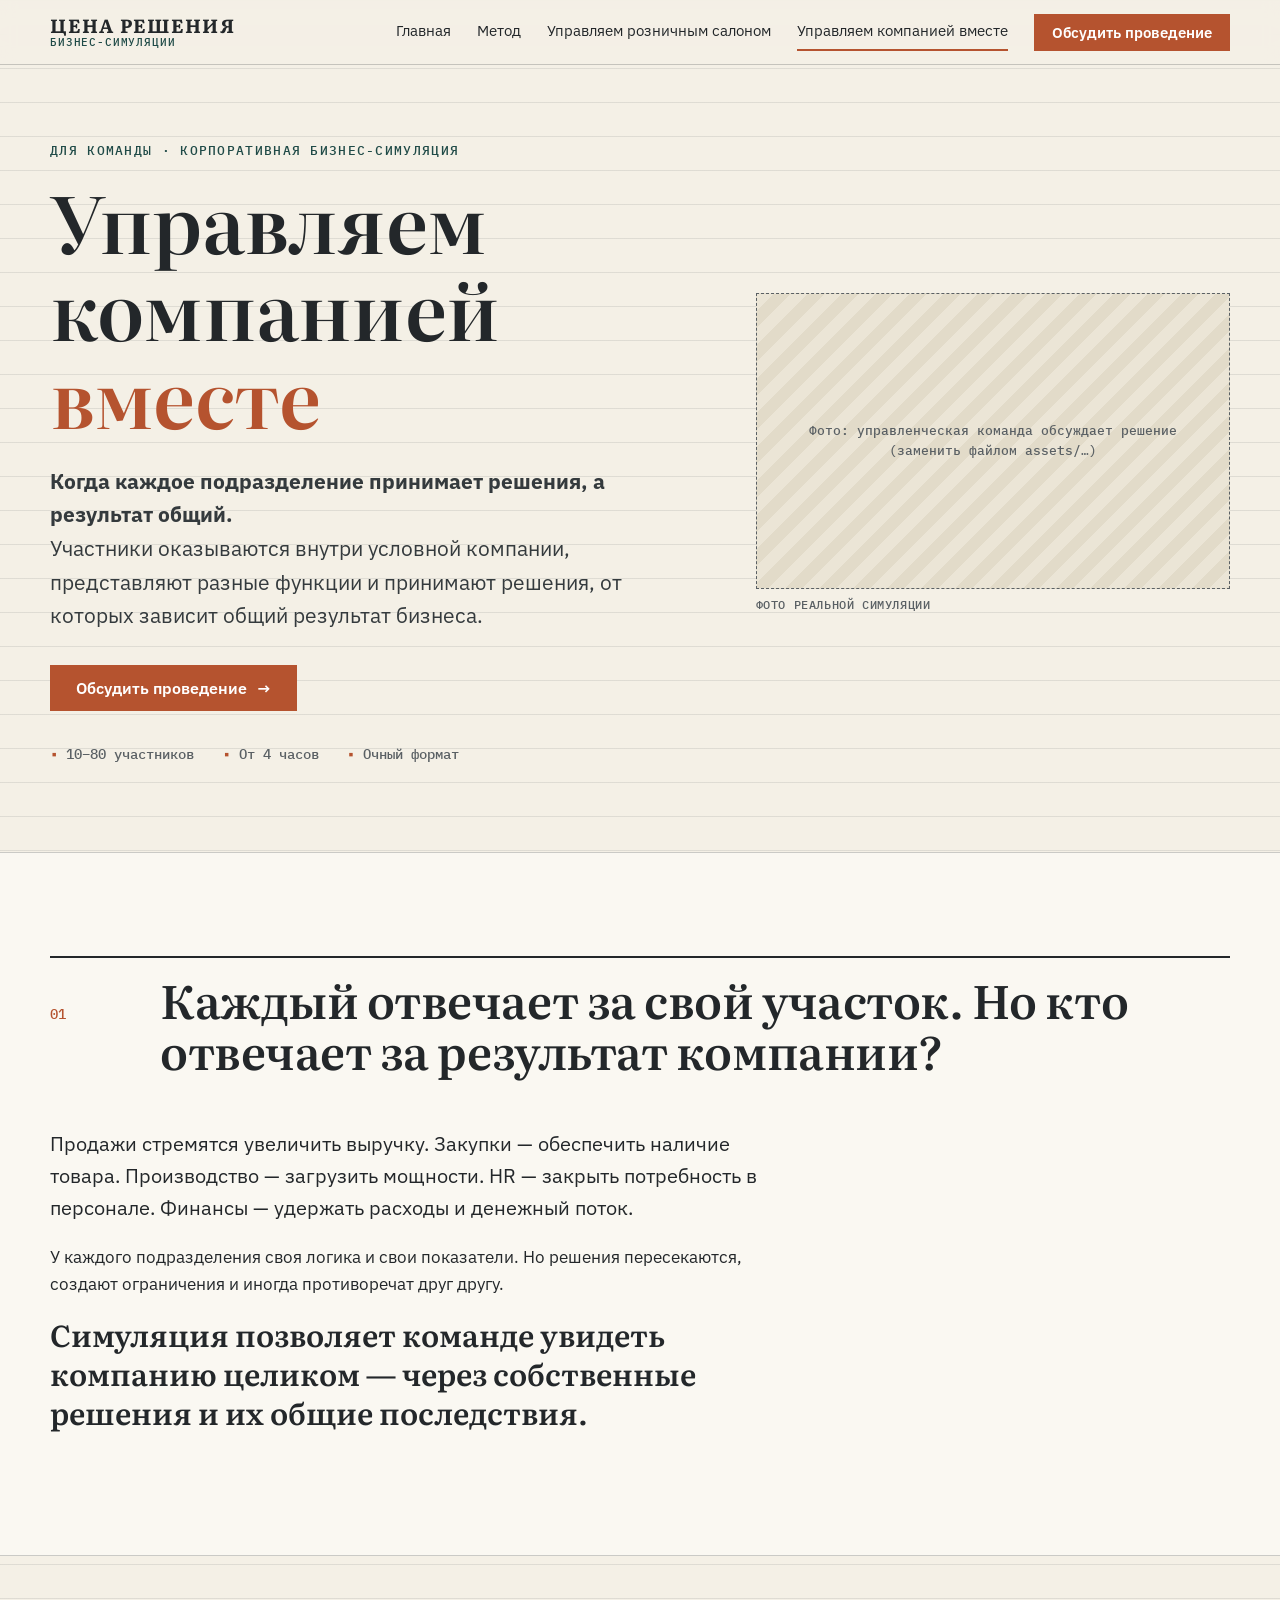
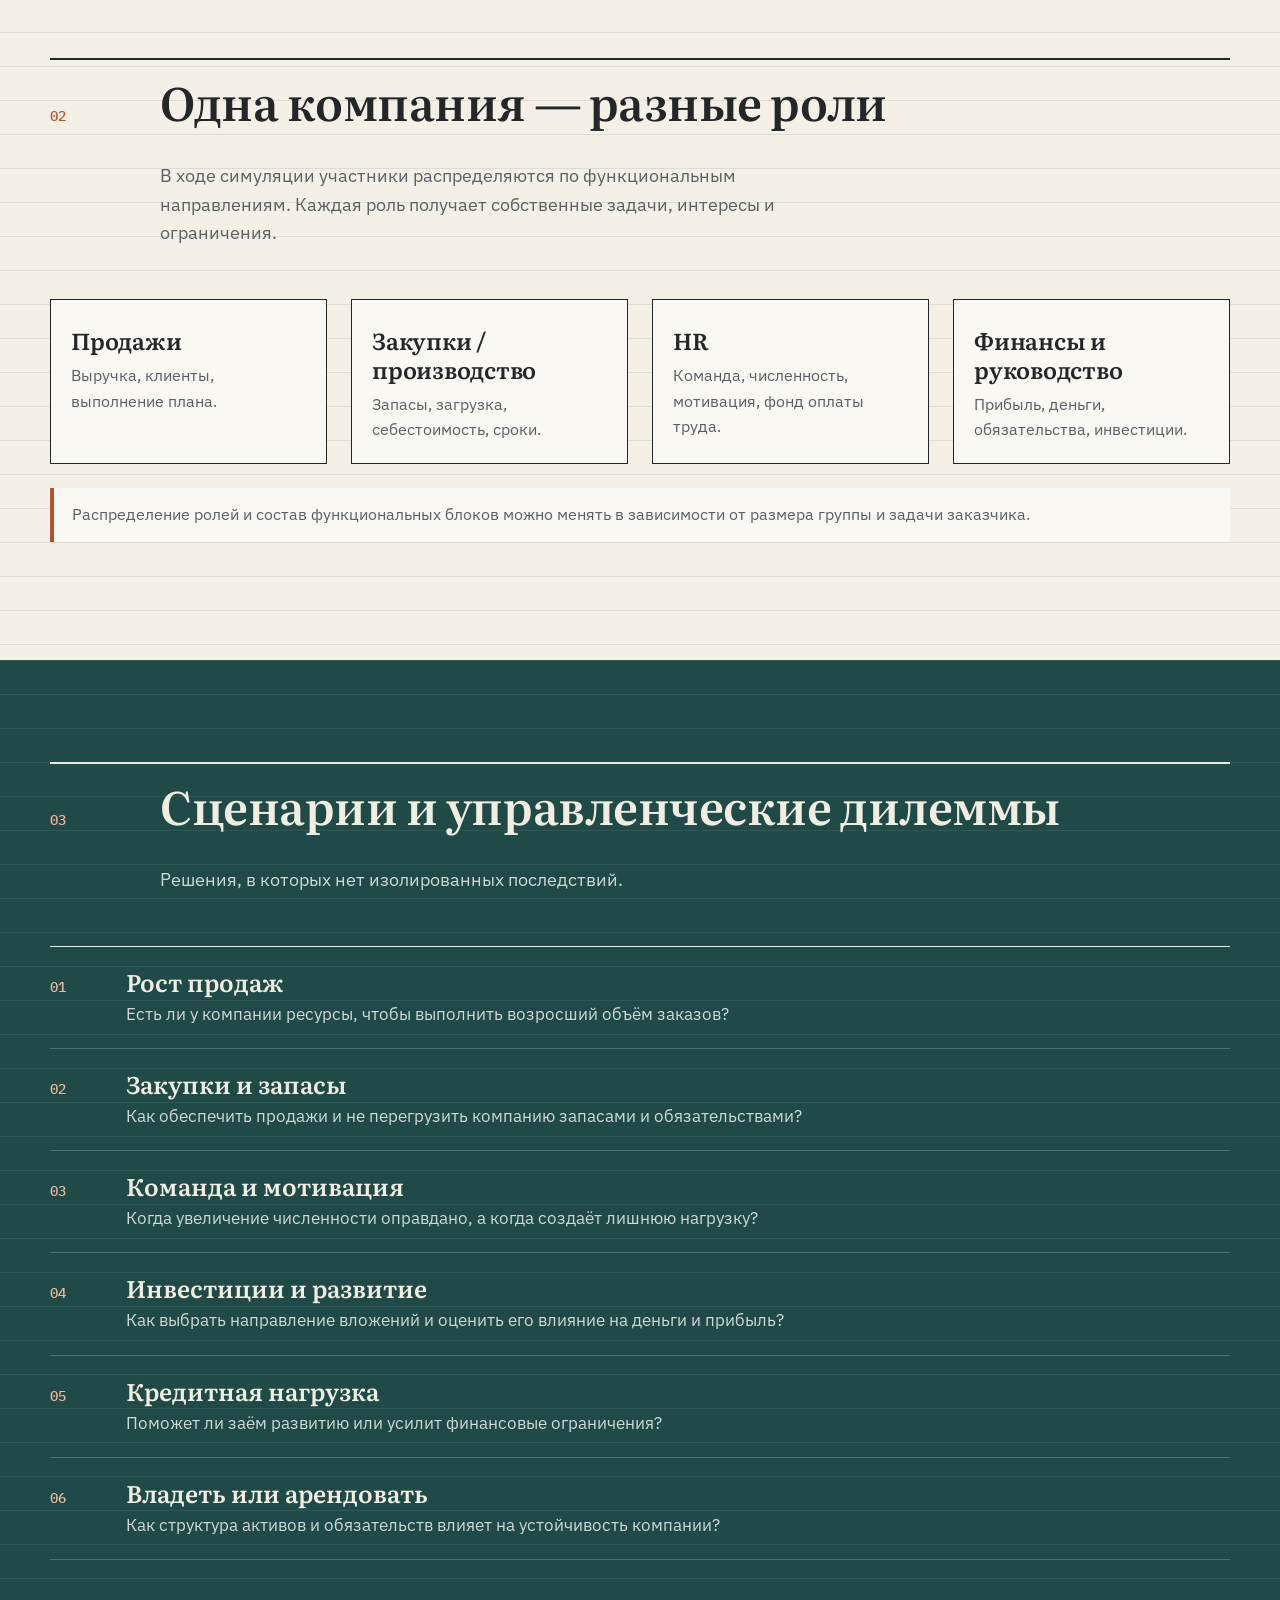
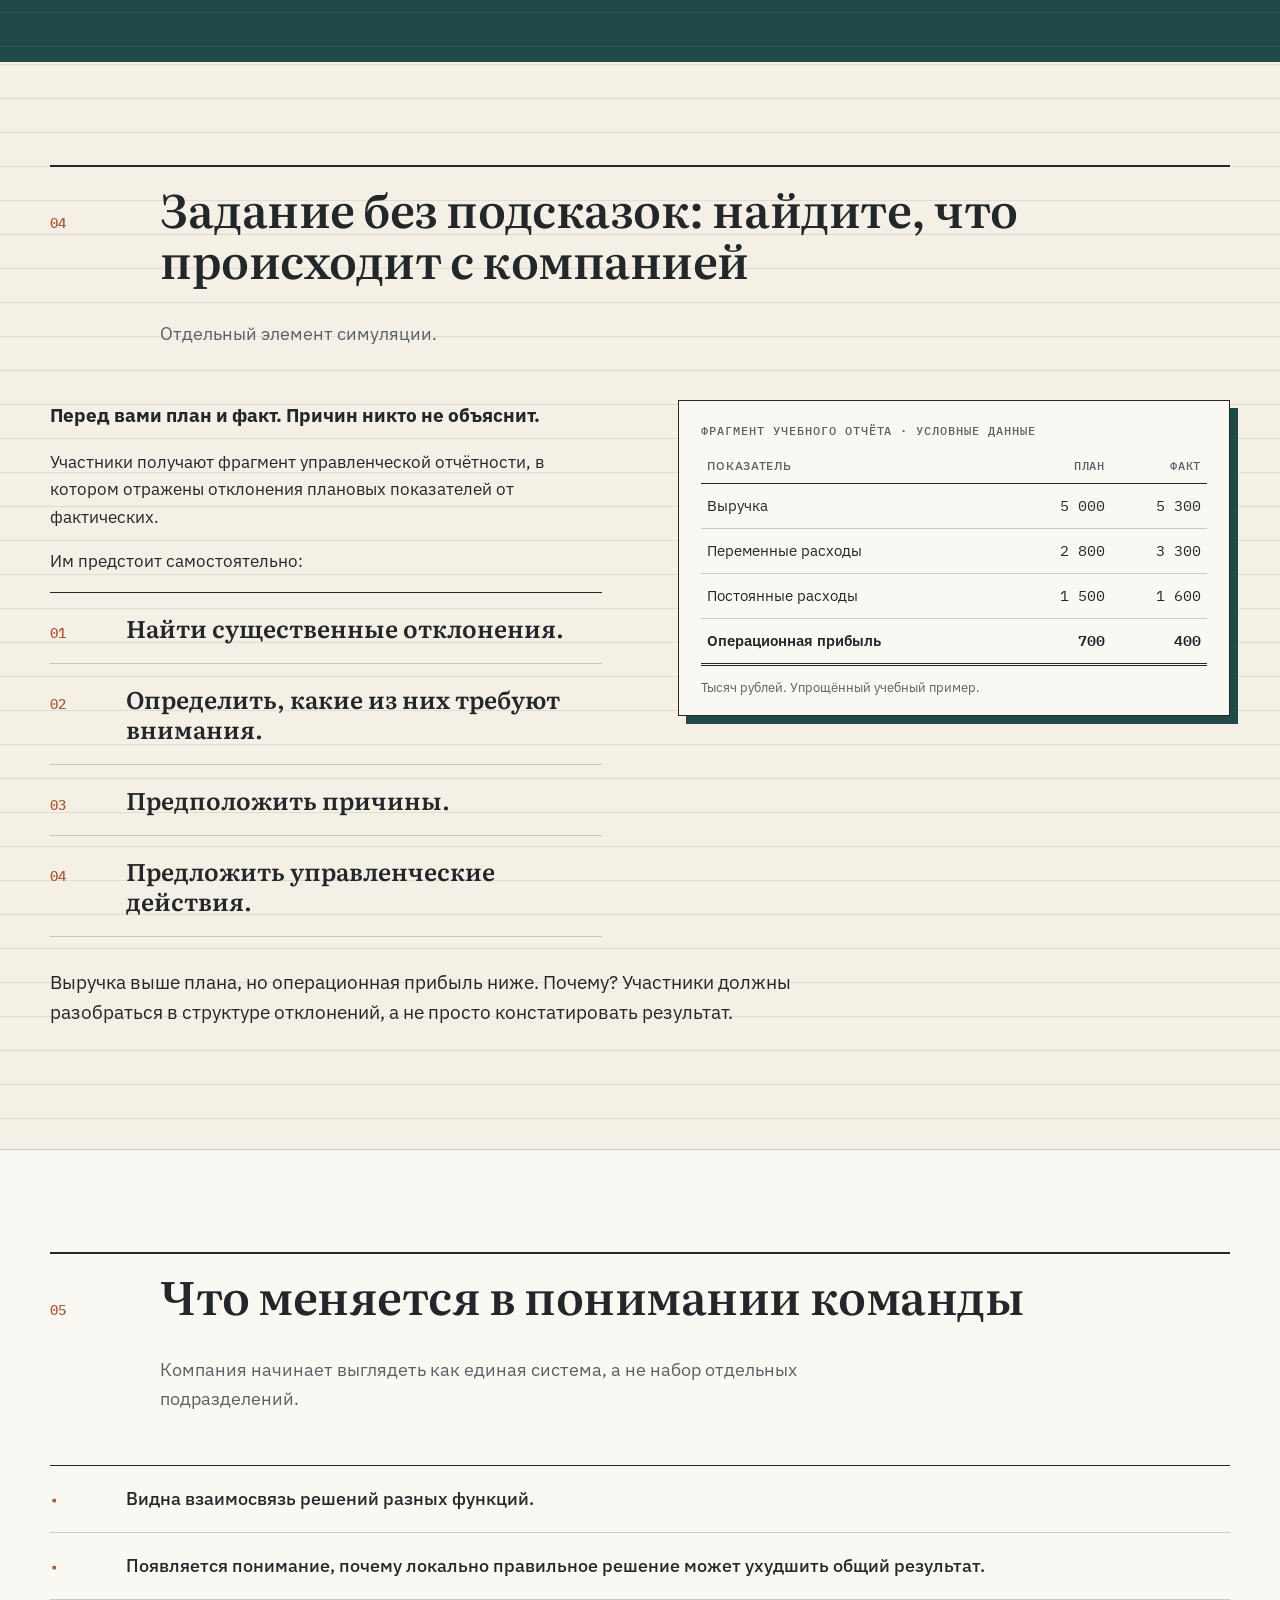
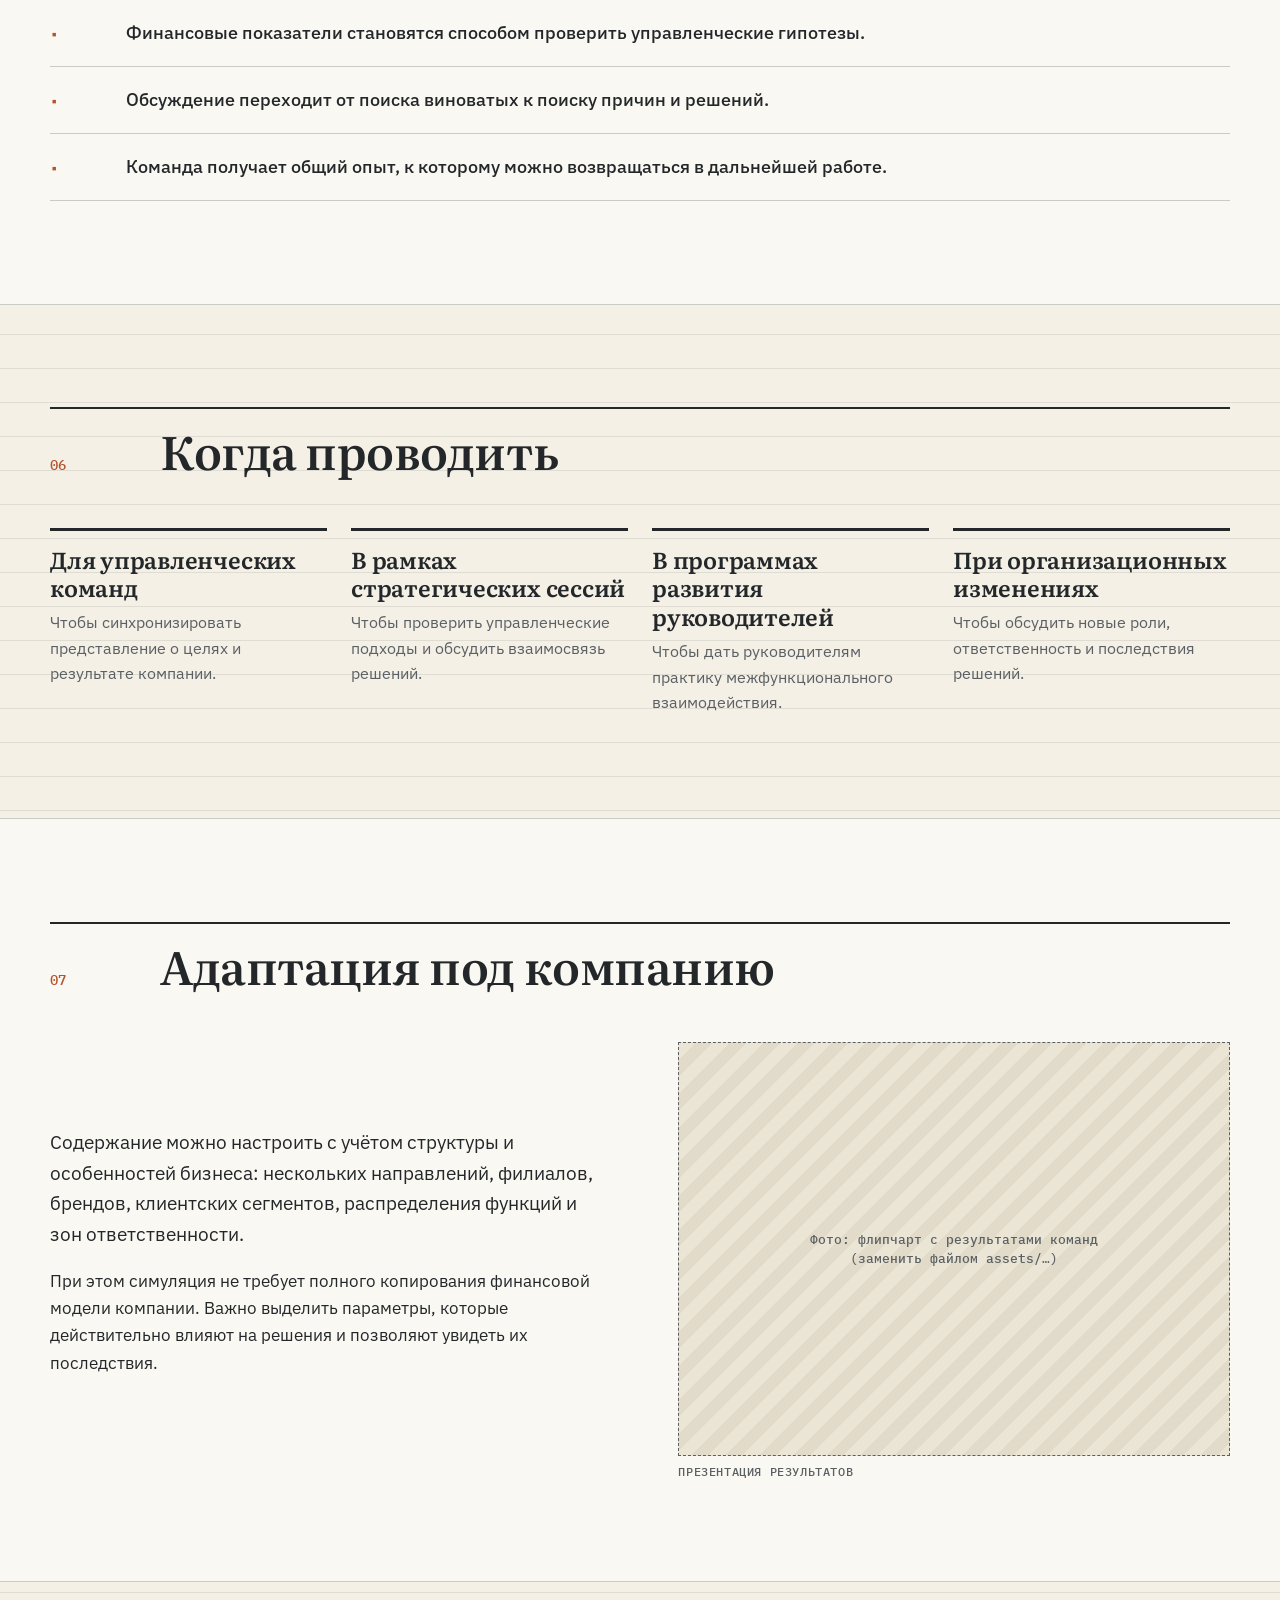
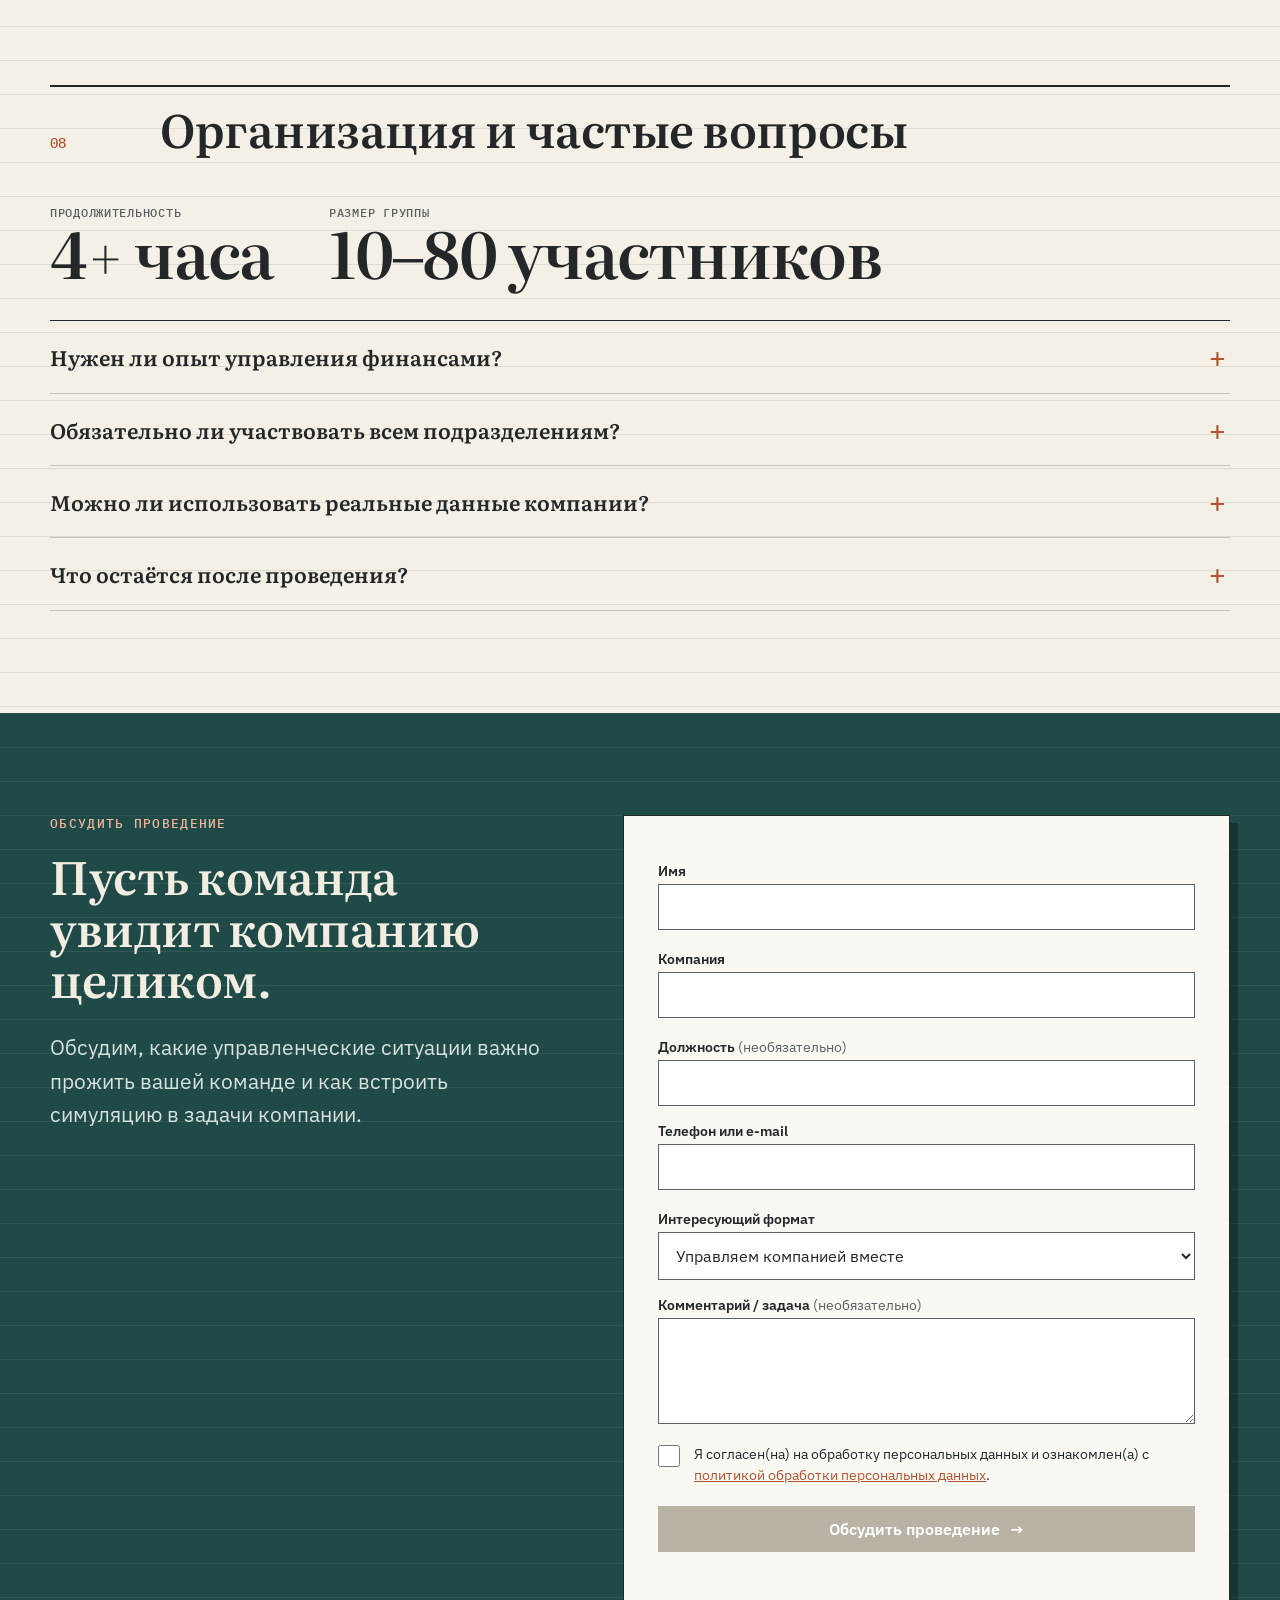
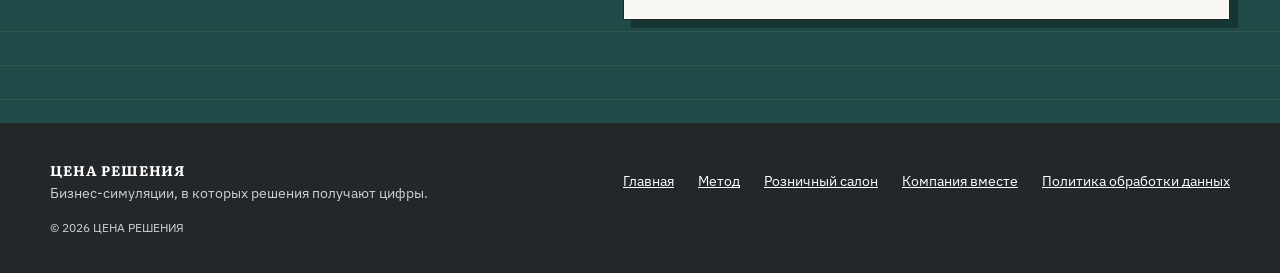
==== commit d698b58e: "Use original approved copy on all pages; apply text corrections from review Co-Authored-By: Claude S" ====
--- a/company.html
+++ b/company.html
@@ -5,10 +5,10 @@
 <meta name="viewport" content="width=device-width, initial-scale=1">
 <meta name="theme-color" content="#f4f0e6">
 <title>Управляем компанией вместе — корпоративная бизнес-симуляция | ЦЕНА РЕШЕНИЯ</title>
-<meta name="description" content="Корпоративная бизнес-симуляция для управленческих команд: продажи, закупки, HR и финансы в одной компании. От 4 часов, 10–80 участников.">
+<meta name="description" content="Корпоративная бизнес-симуляция для управленческих команд: решения подразделений и общий результат компании. От 4 часов, 10–80 участников.">
 <meta property="og:type" content="website">
 <meta property="og:title" content="Управляем компанией вместе — корпоративная бизнес-симуляция | ЦЕНА РЕШЕНИЯ">
-<meta property="og:description" content="Корпоративная бизнес-симуляция для управленческих команд: продажи, закупки, HR и финансы в одной компании. От 4 часов, 10–80 участников.">
+<meta property="og:description" content="Корпоративная бизнес-симуляция для управленческих команд: решения подразделений и общий результат компании. От 4 часов, 10–80 участников.">
 <meta property="og:locale" content="ru_RU">
 <link rel="icon" type="image/svg+xml" href="assets/favicon.svg">
 <link rel="preconnect" href="https://fonts.googleapis.com">
@@ -38,91 +38,88 @@
     <div>
       <span class="eyebrow">Для команды · корпоративная бизнес-симуляция</span>
       <h1>Управляем компанией <em>вместе</em></h1>
-      <p class="lead">Когда каждое подразделение принимает решения, а результат общий. Участники оказываются внутри условной компании, представляют разные функции и видят, как их решения складываются в итог.</p>
-      <div class="hero-actions"><a class="btn" href="#contact" data-goal="cta_hero_company">Обсудить проведение</a><a class="btn btn-ghost" href="#roles">Роли в симуляции</a></div>
-      <ul class="hero-facts"><li>10–80 участников</li><li>от 4 часов</li><li>очный формат</li></ul>
+      <p class="lead"><b>Когда каждое подразделение принимает решения, а результат общий.</b><br>Участники оказываются внутри условной компании, представляют разные функции и принимают решения, от которых зависит общий результат бизнеса.</p>
+      <div class="hero-actions"><a class="btn" href="#contact" data-goal="cta_hero_company">Обсудить проведение <span aria-hidden="true">→</span></a></div>
+      <ul class="hero-facts"><li>10–80 участников</li><li>От 4 часов</li><li>Очный формат</li></ul>
     </div>
 <figure class="photo wide reveal"><div class="slot" role="img" aria-label="Фото: управленческая команда обсуждает решение"><span>Фото: управленческая команда обсуждает решение<br>(заменить файлом assets/…)</span></div><figcaption>Фото реальной симуляции</figcaption></figure>
   </div>
 </section>
 <section class="paper">
   <div class="wrap">
-    <div class="sec-head reveal"><span class="sec-num">01</span><h2>Каждый отвечает за свой участок. А кто — за результат компании?</h2></div>
-    <div class="split">
-      <div class="reveal">
-        <p style="font-size:20px">Продажи стремятся увеличить выручку. Закупки — обеспечить наличие товара. Производство — загрузить мощности. HR — закрыть потребность в персонале. Финансы — удержать расходы и денежный поток.</p>
-        <p>У каждого подразделения своя логика и свои показатели. Но решения пересекаются, создают ограничения и иногда противоречат друг другу.</p>
-      </div>
-      <div class="contrast reveal">
-        <div><b>Каждый руководитель</b><span>принимает логичное решение в рамках своей функции.</span></div>
-        <div><b>Результат компании</b><span>от этого не обязательно становится лучше.</span></div>
-        <div><b>Симуляция</b><span>показывает компанию целиком — через собственные решения и их общие последствия.</span></div>
-      </div>
+    <div class="sec-head reveal"><span class="sec-num">01</span><h2>Каждый отвечает за свой участок. Но кто отвечает за результат компании?</h2></div>
+    <div class="reveal" style="max-width:74ch">
+      <p style="font-size:20px">Продажи стремятся увеличить выручку. Закупки — обеспечить наличие товара. Производство — загрузить мощности. HR — закрыть потребность в персонале. Финансы — удержать расходы и денежный поток.</p>
+      <p>У каждого подразделения своя логика и свои показатели. Но решения пересекаются, создают ограничения и иногда противоречат друг другу.</p>
+      <p class="pull">Симуляция позволяет команде увидеть компанию целиком — через собственные решения и их общие последствия.</p>
     </div>
   </div>
 </section>
 <section id="roles" class="">
   <div class="wrap">
-    <div class="sec-head reveal"><span class="sec-num">02</span><h2>Одна компания — разные роли</h2><p>Участники распределяются по функциональным направлениям.</p></div>
+    <div class="sec-head reveal"><span class="sec-num">02</span><h2>Одна компания — разные роли</h2><p>В ходе симуляции участники распределяются по функциональным направлениям. Каждая роль получает собственные задачи, интересы и ограничения.</p></div>
     <div class="grid-4">
-      <div class="role reveal"><span class="tag">Роль 1</span><h3>Продажи</h3><p>Выручка, клиенты, выполнение плана.</p></div>
-      <div class="role reveal"><span class="tag">Роль 2</span><h3>Закупки / производство</h3><p>Запасы, загрузка, себестоимость, сроки.</p></div>
-      <div class="role reveal"><span class="tag">Роль 3</span><h3>HR</h3><p>Команда, численность, мотивация, фонд оплаты труда.</p></div>
-      <div class="role reveal"><span class="tag">Роль 4</span><h3>Финансы и руководство</h3><p>Прибыль, деньги, обязательства, инвестиции.</p></div>
-    </div>
-    <p class="note-box reveal">Каждая роль получает собственные задачи, интересы и ограничения. Распределение ролей и состав функциональных блоков меняются в зависимости от размера группы и задачи заказчика.</p>
+      <div class="role reveal"><h3>Продажи</h3><p>Выручка, клиенты, выполнение плана.</p></div>
+      <div class="role reveal"><h3>Закупки / производство</h3><p>Запасы, загрузка, себестоимость, сроки.</p></div>
+      <div class="role reveal"><h3>HR</h3><p>Команда, численность, мотивация, фонд оплаты труда.</p></div>
+      <div class="role reveal"><h3>Финансы и руководство</h3><p>Прибыль, деньги, обязательства, инвестиции.</p></div>
+    </div>
+    <p class="note-box reveal">Распределение ролей и состав функциональных блоков можно менять в зависимости от размера группы и задачи заказчика.</p>
   </div>
 </section>
 <section class="dark">
   <div class="wrap">
     <div class="sec-head reveal"><span class="sec-num">03</span><h2>Сценарии и управленческие дилеммы</h2><p>Решения, в которых нет изолированных последствий.</p></div>
-<ul class="rows reveal"><li><span class="n">01</span><div><b>Рост продаж</b><span class="d">Есть ли у компании ресурсы, чтобы выполнить возросший объём заказов?</span></div></li><li><span class="n">02</span><div><b>Закупки и запасы</b><span class="d">Как обеспечить продажи и не перегрузить компанию запасами и обязательствами?</span></div></li><li><span class="n">03</span><div><b>Команда и мотивация</b><span class="d">Когда увеличение численности оправдано, а когда создаёт лишнюю нагрузку?</span></div></li><li><span class="n">04</span><div><b>Инвестиции и развитие</b><span class="d">Как выбрать направление вложений и оценить влияние на деньги и прибыль?</span></div></li><li><span class="n">05</span><div><b>Кредитная нагрузка</b><span class="d">Поможет ли заём развитию или усилит финансовые ограничения?</span></div></li><li><span class="n">06</span><div><b>Владеть или арендовать</b><span class="d">Как структура активов и обязательств влияет на устойчивость компании?</span></div></li></ul>
+<ul class="rows reveal"><li><span class="n">01</span><div><b>Рост продаж</b><span class="d">Есть ли у компании ресурсы, чтобы выполнить возросший объём заказов?</span></div></li><li><span class="n">02</span><div><b>Закупки и запасы</b><span class="d">Как обеспечить продажи и не перегрузить компанию запасами и обязательствами?</span></div></li><li><span class="n">03</span><div><b>Команда и мотивация</b><span class="d">Когда увеличение численности оправдано, а когда создаёт лишнюю нагрузку?</span></div></li><li><span class="n">04</span><div><b>Инвестиции и развитие</b><span class="d">Как выбрать направление вложений и оценить его влияние на деньги и прибыль?</span></div></li><li><span class="n">05</span><div><b>Кредитная нагрузка</b><span class="d">Поможет ли заём развитию или усилит финансовые ограничения?</span></div></li><li><span class="n">06</span><div><b>Владеть или арендовать</b><span class="d">Как структура активов и обязательств влияет на устойчивость компании?</span></div></li></ul>
   </div>
 </section>
 <section class="">
   <div class="wrap">
-    <div class="sec-head reveal"><span class="sec-num">04</span><h2>Задание без подсказок</h2><p>Отдельный элемент симуляции: найдите, что происходит с компанией.</p></div>
+    <div class="sec-head reveal"><span class="sec-num">04</span><h2>Задание без подсказок: найдите, что происходит с компанией</h2><p>Отдельный элемент симуляции.</p></div>
     <div class="method-grid">
       <div class="reveal">
-        <p style="font-size:19px"><b>Перед вами план и факт. Причин никто не объяснит.</b> Участники получают фрагмент управленческой отчётности с отклонениями плановых показателей от фактических.</p>
+        <p style="font-size:19px"><b>Перед вами план и факт. Причин никто не объяснит.</b></p>
+        <p>Участники получают фрагмент управленческой отчётности, в котором отражены отклонения плановых показателей от фактических.</p>
+        <p>Им предстоит самостоятельно:</p>
         <ol class="rows" style="padding:0">
-          <li><span class="n">01</span><div><b>Найти существенные отклонения</b></div></li>
-          <li><span class="n">02</span><div><b>Определить, какие требуют внимания</b></div></li>
-          <li><span class="n">03</span><div><b>Предположить причины</b></div></li>
-          <li><span class="n">04</span><div><b>Предложить управленческие действия</b></div></li>
+          <li><span class="n">01</span><div><b>Найти существенные отклонения.</b></div></li>
+          <li><span class="n">02</span><div><b>Определить, какие из них требуют внимания.</b></div></li>
+          <li><span class="n">03</span><div><b>Предположить причины.</b></div></li>
+          <li><span class="n">04</span><div><b>Предложить управленческие действия.</b></div></li>
         </ol>
       </div>
-      <div class="ledger reveal" aria-label="Учебный план/факт">
-        <div class="ledger-cap"><span>Фрагмент учебного отчёта</span><span>тыс. ₽</span></div>
+      <div class="ledger reveal" aria-label="Фрагмент учебного отчёта">
+        <div class="ledger-cap"><span>Фрагмент учебного отчёта · условные данные</span></div>
         <div class="table-wrap"><table class="table">
-          <thead><tr><th>Показатель</th><th>План</th><th>Факт</th><th>Откл.</th></tr></thead>
+          <caption class="sr">План / факт</caption>
+          <thead><tr><th>Показатель</th><th>План</th><th>Факт</th></tr></thead>
           <tbody>
-            <tr><td>Выручка</td><td>5&nbsp;000</td><td>5&nbsp;300</td><td class="pos">+300</td></tr>
-            <tr><td>Переменные расходы</td><td>2&nbsp;800</td><td>3&nbsp;300</td><td class="neg">+500</td></tr>
-            <tr><td>Маржинальный доход</td><td>2&nbsp;200</td><td>2&nbsp;000</td><td class="neg">−200</td></tr>
-            <tr><td>Постоянные расходы</td><td>1&nbsp;500</td><td>1&nbsp;600</td><td class="neg">+100</td></tr>
-            <tr class="total"><td>Операционная прибыль</td><td>700</td><td><span data-from="700" data-to="400">400</span></td><td class="neg">−300</td></tr>
+            <tr><td>Выручка</td><td>5&nbsp;000</td><td>5&nbsp;300</td></tr>
+            <tr><td>Переменные расходы</td><td>2&nbsp;800</td><td>3&nbsp;300</td></tr>
+            <tr><td>Постоянные расходы</td><td>1&nbsp;500</td><td>1&nbsp;600</td></tr>
+            <tr class="total"><td>Операционная прибыль</td><td>700</td><td>400</td></tr>
           </tbody>
         </table></div>
-        <p class="ledger-note">Упрощённый учебный пример на условных данных. Выручка выше плана, а прибыль ниже: участники должны разобраться в структуре отклонений, а не просто констатировать результат.</p>
+        <p class="ledger-note">Тысяч рублей. Упрощённый учебный пример.</p>
       </div>
     </div>
+    <p class="reveal" style="max-width:68ch;margin-top:30px;font-size:19px">Выручка выше плана, но операционная прибыль ниже. Почему? Участники должны разобраться в структуре отклонений, а не просто констатировать результат.</p>
   </div>
 </section>
 <section class="paper">
   <div class="wrap">
-    <div class="sec-head reveal"><span class="sec-num">05</span><h2>Что меняется в понимании команды</h2></div>
-<ul class="rows reveal"><li><span class="n">01</span><div><b>Компания видна как единая система</b><span class="d">А не набор отдельных подразделений.</span></div></li><li><span class="n">02</span><div><b>Видна связь решений разных функций</b></div></li><li><span class="n">03</span><div><b>Понятно, почему локально правильное решение может ухудшить общий результат</b></div></li><li><span class="n">04</span><div><b>Финансовые показатели помогают проверять гипотезы</b></div></li><li><span class="n">05</span><div><b>Обсуждение переходит от поиска виноватых к поиску причин и решений</b></div></li></ul>
+    <div class="sec-head reveal"><span class="sec-num">05</span><h2>Что меняется в понимании команды</h2><p>Компания начинает выглядеть как единая система, а не набор отдельных подразделений.</p></div>
+<ul class="rows reveal"><li><span class="n">▪</span><div><b style="font:500 18px/1.45 var(--sans)">Видна взаимосвязь решений разных функций.</b></div></li><li><span class="n">▪</span><div><b style="font:500 18px/1.45 var(--sans)">Появляется понимание, почему локально правильное решение может ухудшить общий результат.</b></div></li><li><span class="n">▪</span><div><b style="font:500 18px/1.45 var(--sans)">Финансовые показатели становятся способом проверить управленческие гипотезы.</b></div></li><li><span class="n">▪</span><div><b style="font:500 18px/1.45 var(--sans)">Обсуждение переходит от поиска виноватых к поиску причин и решений.</b></div></li><li><span class="n">▪</span><div><b style="font:500 18px/1.45 var(--sans)">Команда получает общий опыт, к которому можно возвращаться в дальнейшей работе.</b></div></li></ul>
   </div>
 </section>
 <section class="">
   <div class="wrap">
     <div class="sec-head reveal"><span class="sec-num">06</span><h2>Когда проводить</h2></div>
     <div class="grid-4">
-      <div class="tile reveal"><h3>Для управленческих команд</h3><p>Синхронизировать представление о целях и результате компании.</p></div>
-      <div class="tile reveal"><h3>В рамках стратегических сессий</h3><p>Проверить управленческие подходы и обсудить взаимосвязь решений.</p></div>
-      <div class="tile reveal"><h3>В программах развития руководителей</h3><p>Дать практику межфункционального взаимодействия.</p></div>
-      <div class="tile reveal"><h3>При организационных изменениях</h3><p>Обсудить новые роли, ответственность и последствия решений.</p></div>
+      <div class="tile reveal"><h3>Для управленческих команд</h3><p>Чтобы синхронизировать представление о целях и результате компании.</p></div>
+      <div class="tile reveal"><h3>В рамках стратегических сессий</h3><p>Чтобы проверить управленческие подходы и обсудить взаимосвязь решений.</p></div>
+      <div class="tile reveal"><h3>В программах развития руководителей</h3><p>Чтобы дать руководителям практику межфункционального взаимодействия.</p></div>
+      <div class="tile reveal"><h3>При организационных изменениях</h3><p>Чтобы обсудить новые роли, ответственность и последствия решений.</p></div>
     </div>
   </div>
 </section>
@@ -141,7 +138,7 @@
 <section class="">
   <div class="wrap">
     <div class="sec-head reveal"><span class="sec-num">08</span><h2>Организация и частые вопросы</h2></div>
-    <div class="org reveal"><div>Продолжительность<b>4+ ч</b></div><div>Размер группы<b>10–80</b></div></div>
+    <div class="org reveal"><div>Продолжительность<b>4+ часа</b></div><div>Размер группы<b>10–80 участников</b></div></div>
 <div class="faq reveal"><details><summary>Нужен ли опыт управления финансами?</summary><p>Нет. Симуляция рассчитана на участников с разным опытом. Необходимые показатели и вводные предоставляются в процессе.</p></details><details><summary>Обязательно ли участвовать всем подразделениям?</summary><p>Нет. Состав ролей определяется задачей и составом группы.</p></details><details><summary>Можно ли использовать реальные данные компании?</summary><p>Можно учитывать значимые особенности бизнеса при подготовке сценария. Однако симуляция не является аудитом или проверкой реальной финансовой модели.</p></details><details><summary>Что остаётся после проведения?</summary><p>Общая рефлексия участников и материал для дальнейшего обсуждения управленческих решений. Письменные выводы или фиксация результатов возможны по запросу.</p></details></div>
   </div>
 </section>
@@ -149,8 +146,8 @@
   <div class="wrap contact-grid">
     <div class="reveal">
       <span class="eyebrow" style="color:#f0b79d">Обсудить проведение</span>
-      <h2>Расскажите о задаче — подберём формат</h2>
-      <p class="lead">Оставьте контакты и коротко опишите, какие управленческие ситуации важно прожить вашей команде. Мы свяжемся с вами и обсудим формат, состав участников и сроки.</p>
+      <h2>Пусть команда увидит компанию целиком.</h2>
+      <p class="lead">Обсудим, какие управленческие ситуации важно прожить вашей команде и как встроить симуляцию в задачи компании.</p>
     </div>
     <form id="contact-form" class="reveal" novalidate data-format="Управляем компанией вместе">
       <label for="name">Имя</label>
--- a/styles.css
+++ b/styles.css
@@ -176,10 +176,10 @@
 .contact-grid { display: grid; grid-template-columns: .9fr 1.1fr; gap: clamp(28px, 6vw, 80px); align-items: start; }
 .contact h2 { margin-bottom: 18px; }
 .contact .lead { color: #d9e2dd; margin-bottom: 0; }
-form { background: var(--paper); color: var(--graphite); padding: clamp(20px, 3vw, 34px); border: 1.5px solid var(--graphite); box-shadow: 8px 8px 0 rgba(0,0,0,.28); display: grid; gap: 4px; }
+form { background: var(--paper); color: var(--graphite); padding: clamp(20px, 3vw, 34px); border: 1.5px solid var(--graphite); box-shadow: 8px 8px 0 rgba(0,0,0,.28); display: grid; grid-template-columns: minmax(0, 1fr); gap: 4px; min-width: 0; }
 label { font: 600 14px var(--sans); margin-top: 12px; }
 label .opt { font-weight: 400; color: var(--graphite-soft); }
-input, select, textarea { width: 100%; font: 400 16px var(--sans); padding: 12px 13px; border: 1.5px solid var(--graphite-soft); background: #fff; color: var(--graphite); border-radius: 0; }
+input, select, textarea { width: 100%; min-width: 0; max-width: 100%; font: 400 16px var(--sans); padding: 12px 13px; border: 1.5px solid var(--graphite-soft); background: #fff; color: var(--graphite); border-radius: 0; }
 input:focus, select:focus, textarea:focus { outline: 3px solid var(--terra-soft); border-color: var(--terra); }
 .field-error { color: var(--terra); font-size: 13px; min-height: 0; }
 .invalid { border-color: var(--terra); }
@@ -236,3 +236,13 @@
   .axis li::before { width: 38px; height: 38px; font-size: 14px; }
   .axis::before { left: 18px; }
 }
+
+/* ---------- Дополнения: цитата, строка-схема, столбики, подпись таблицы ---------- */
+.pull { font: 600 clamp(22px, 2.8vw, 30px)/1.3 var(--serif); margin: 0 0 20px; }
+.flow { font-size: 14px; letter-spacing: .08em; color: var(--teal); margin: -8px 0 28px; line-height: 1.7; }
+.bar { display: grid; grid-template-columns: 130px 1fr auto; gap: 12px; align-items: center; margin: 10px 0; font: 500 13px var(--mono); }
+.bar i { display: block; height: 26px; background: var(--teal); }
+.bar.alt i { background: var(--terra); }
+.bar b { font-weight: 600; white-space: nowrap; }
+.sr { position: absolute; width: 1px; height: 1px; overflow: hidden; clip: rect(0 0 0 0); }
+@media (max-width: 560px) { .bar { grid-template-columns: 1fr auto; } .bar span { grid-column: 1 / -1; } }
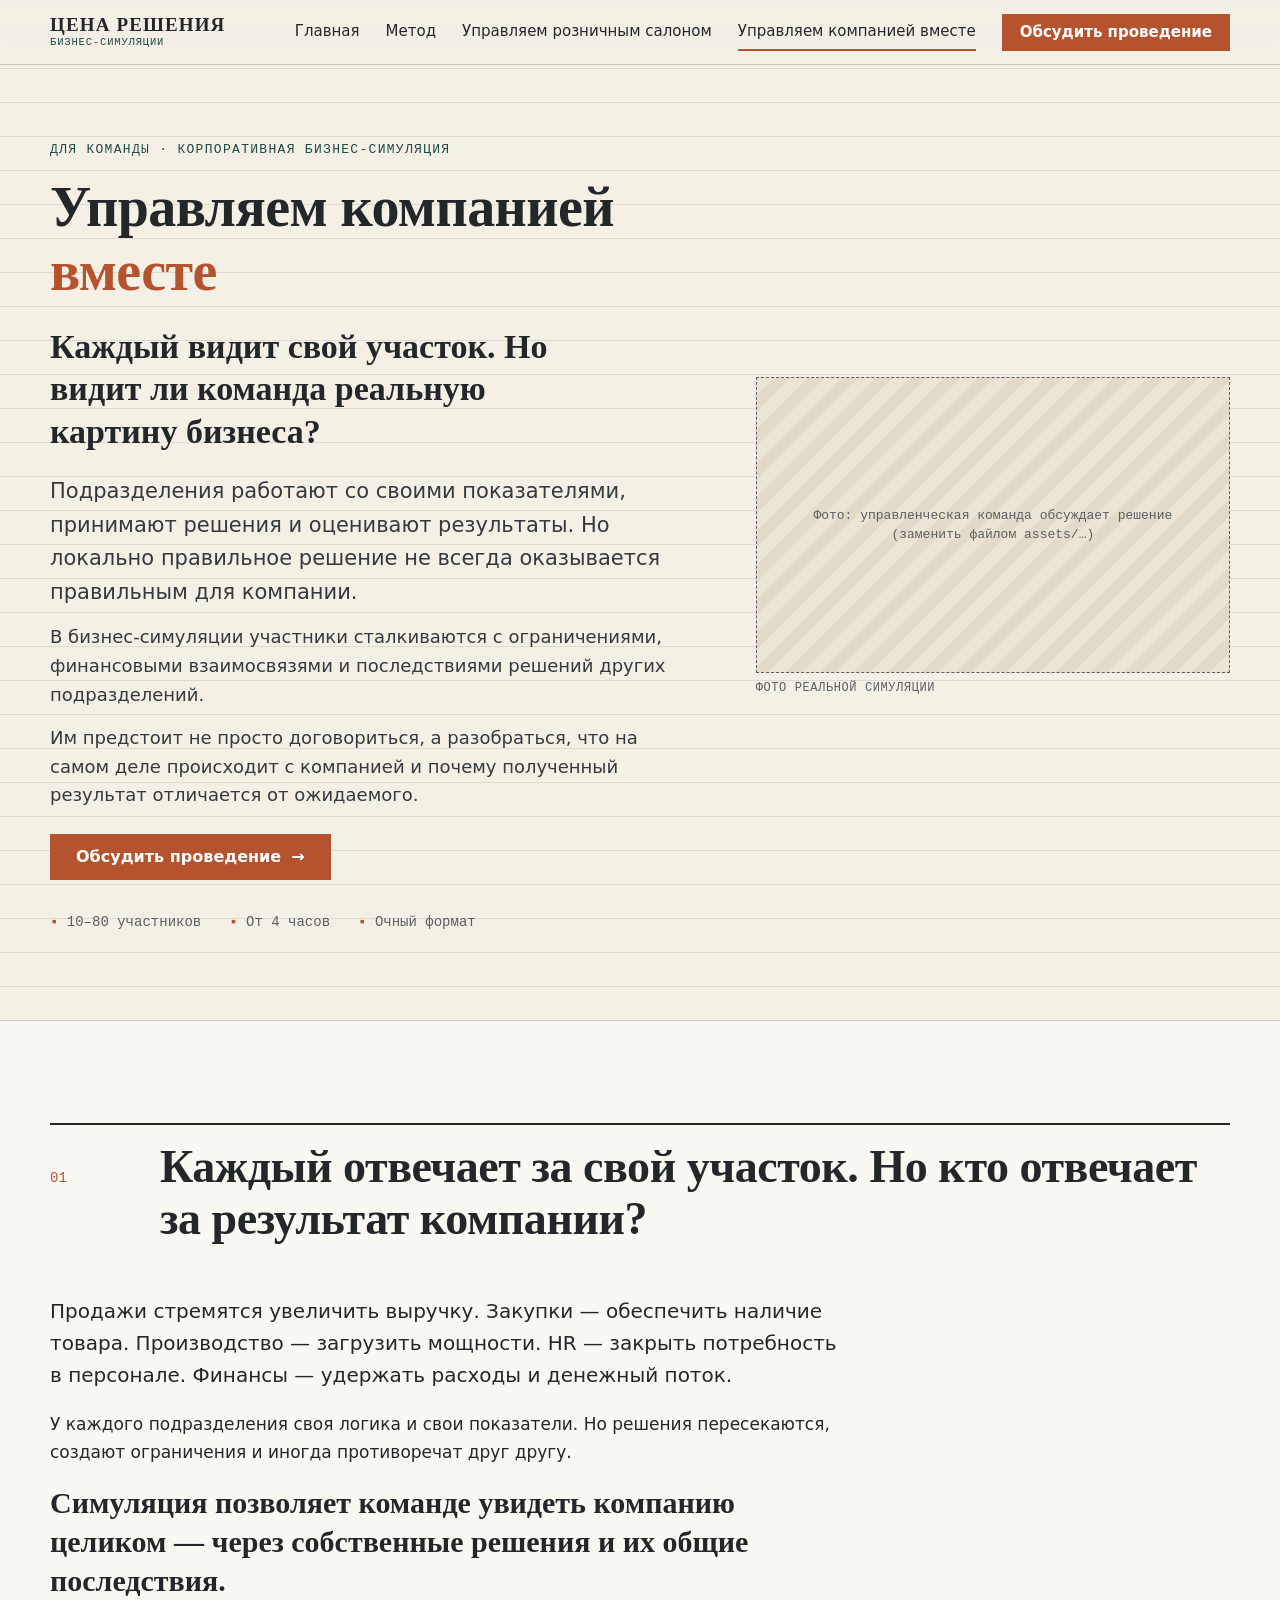
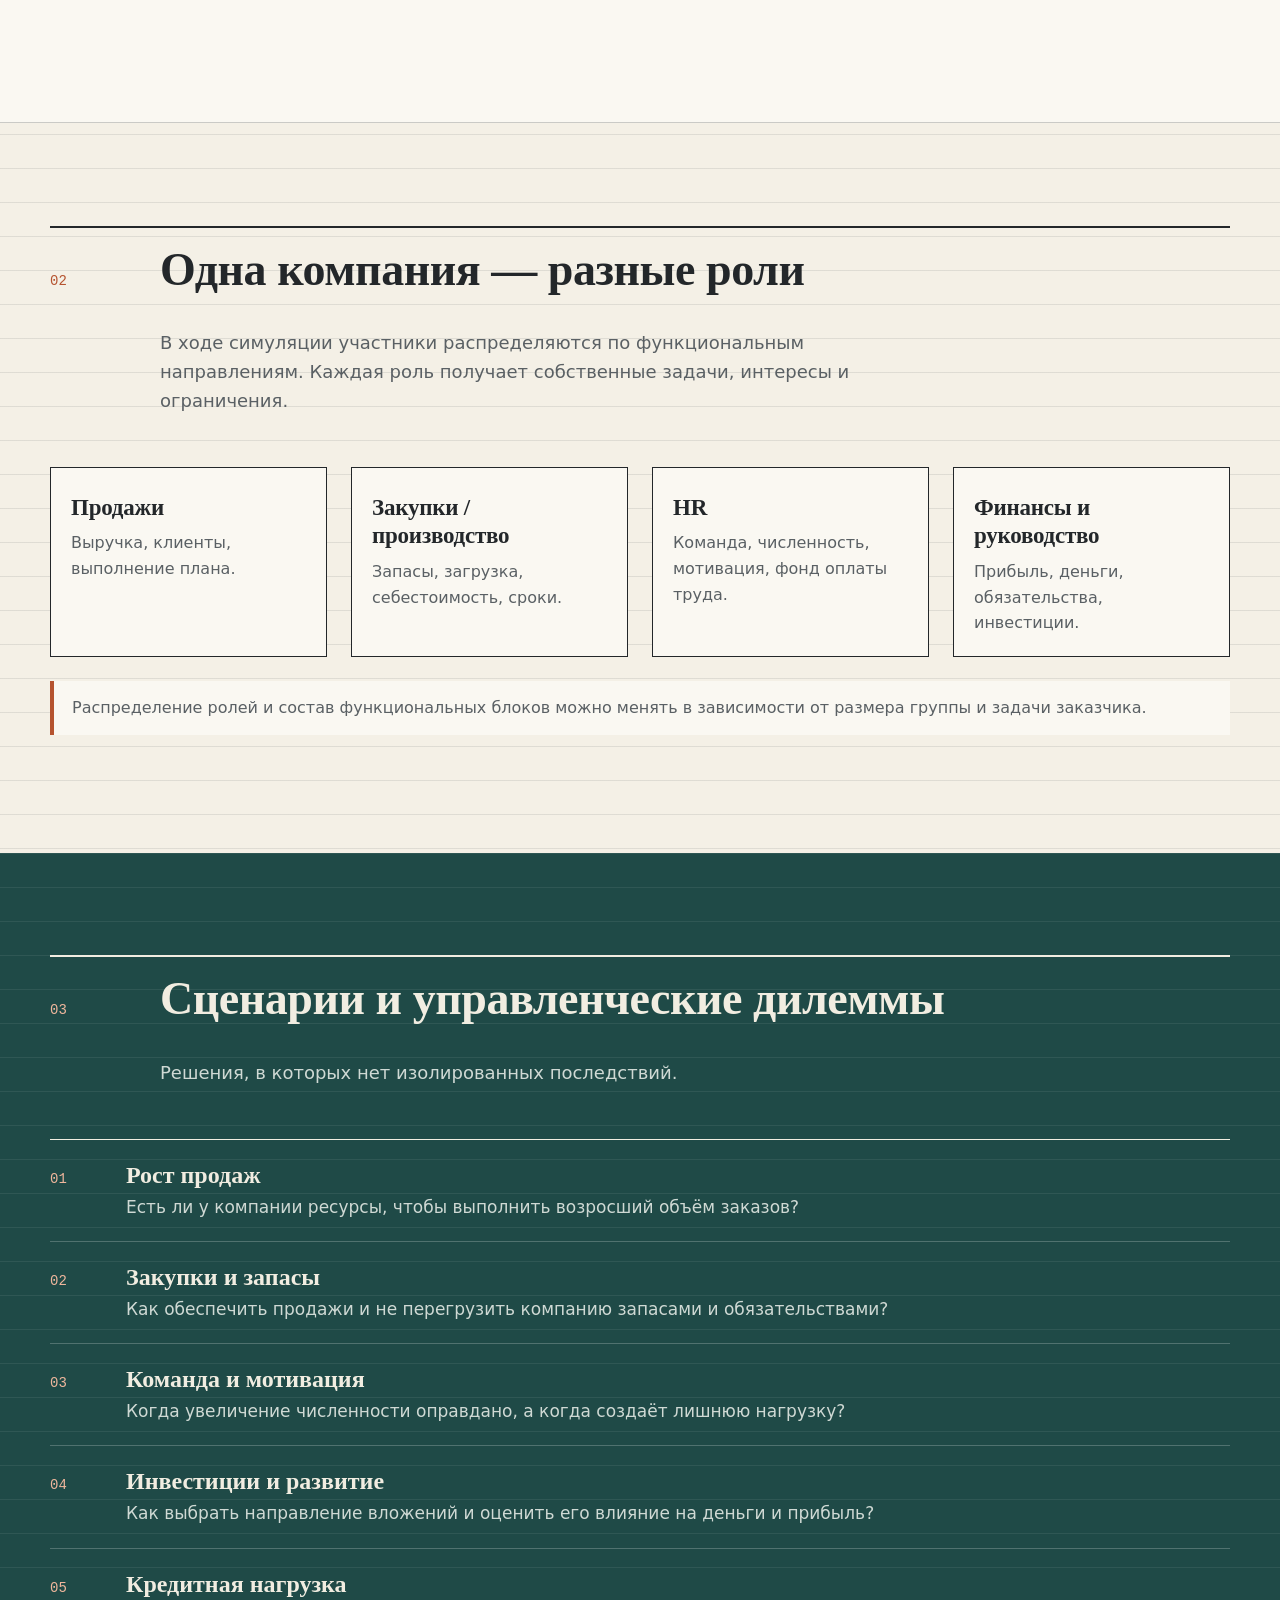
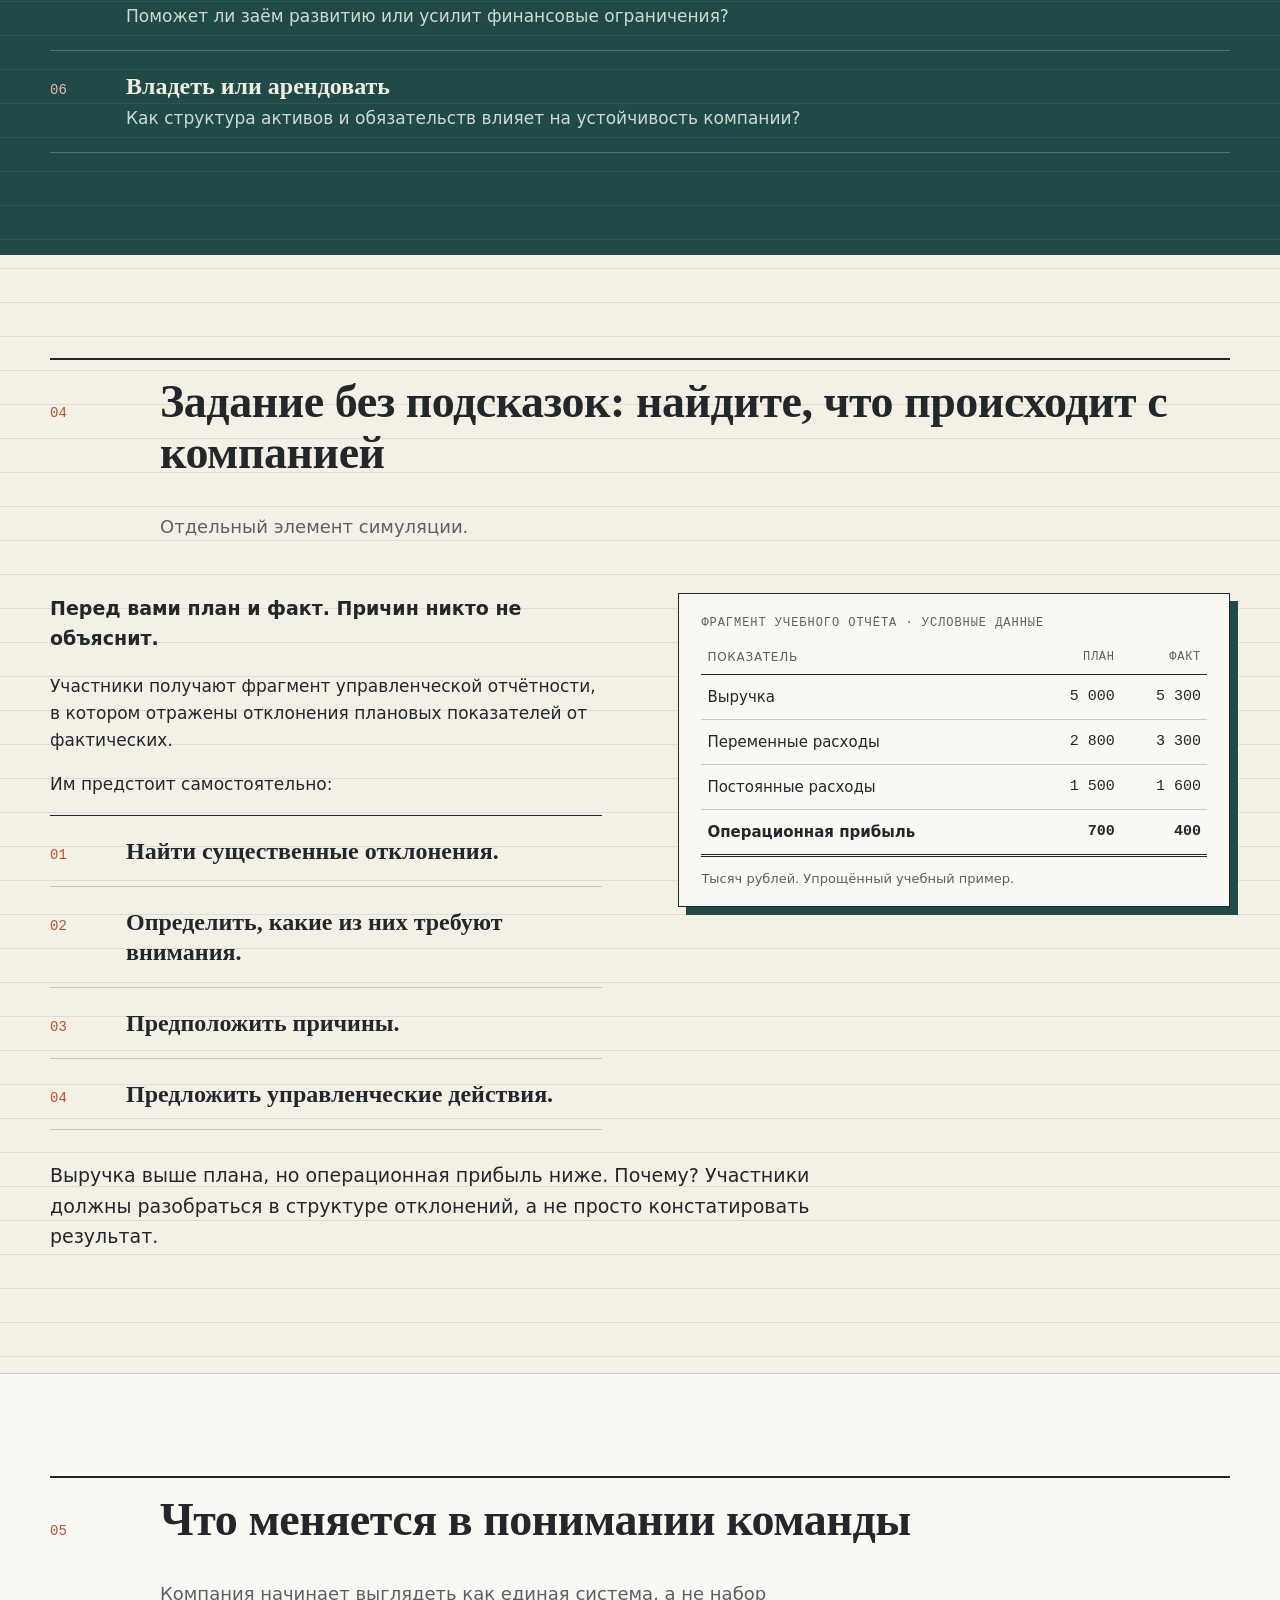
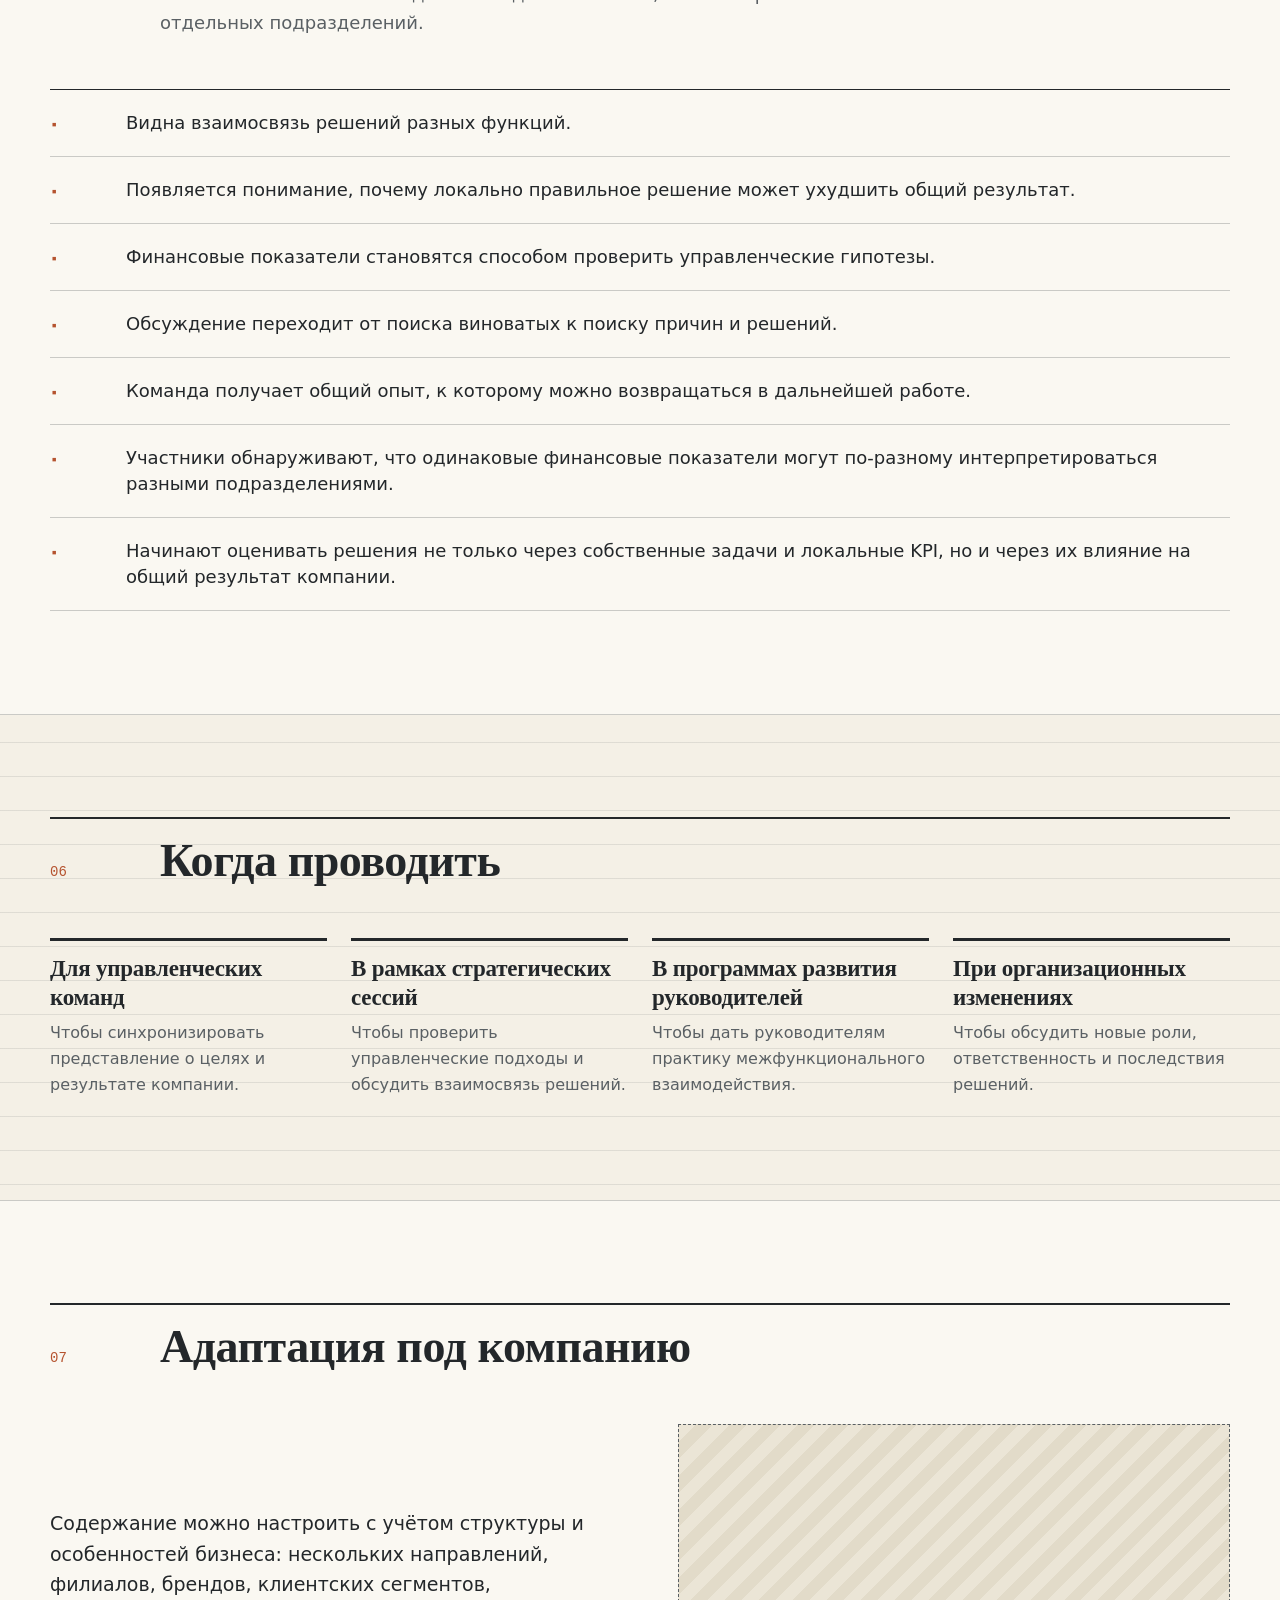
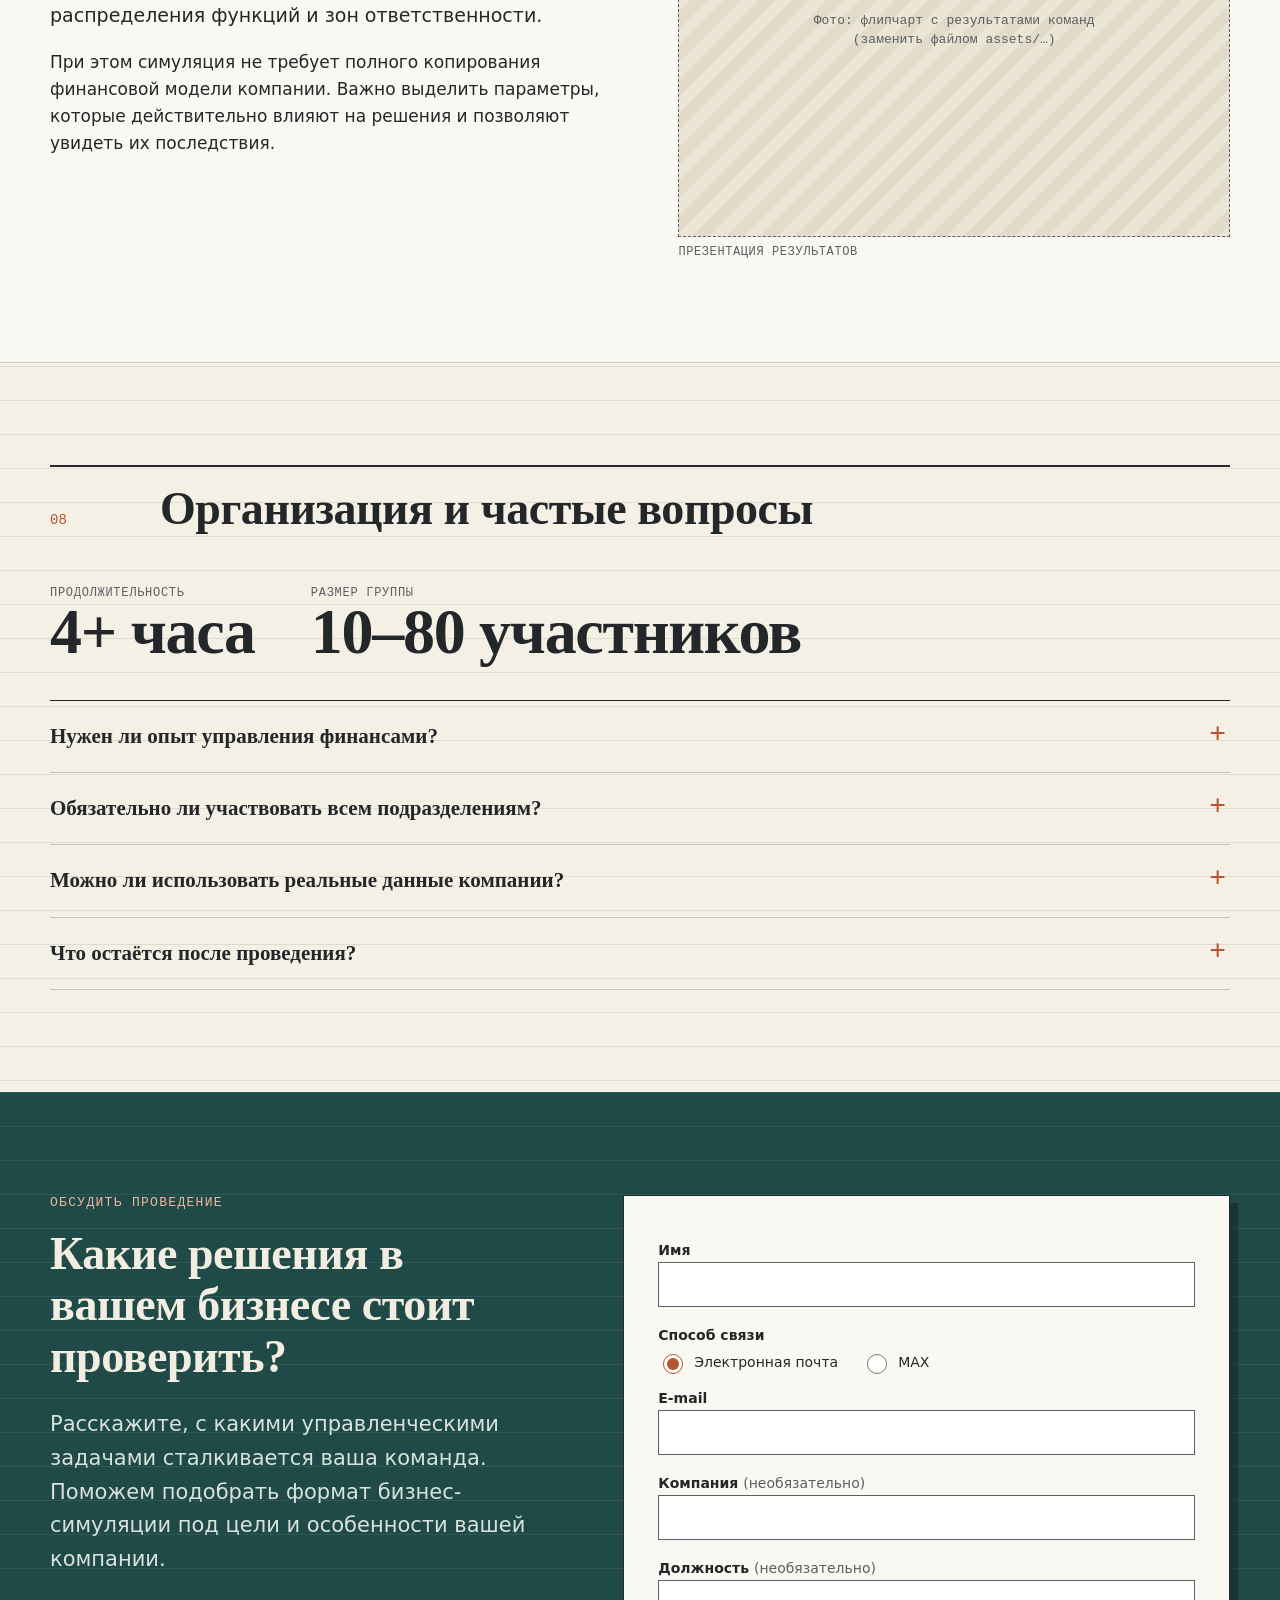
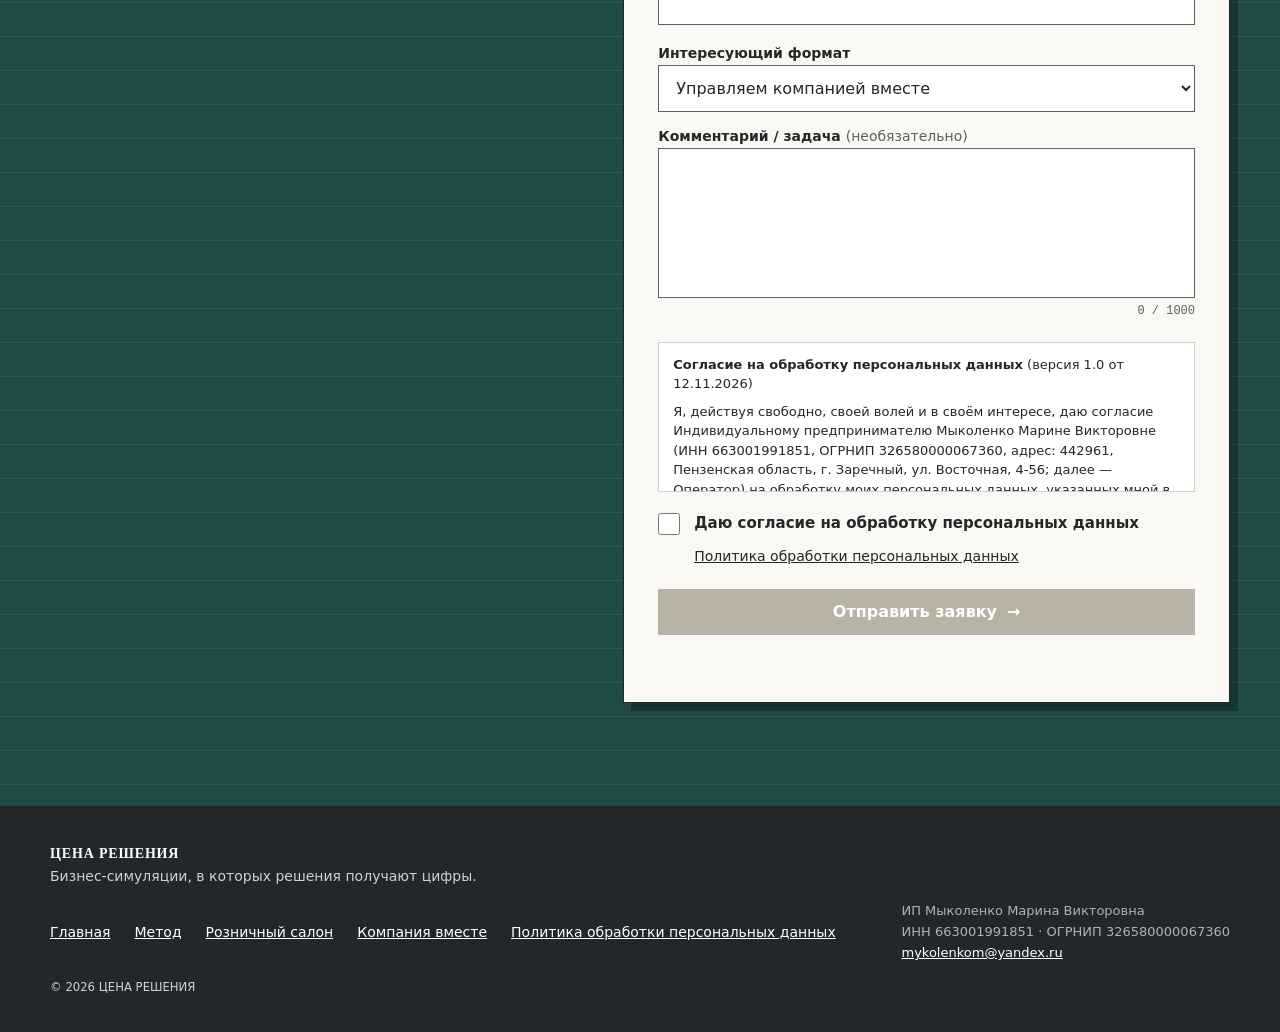
==== commit a466b93c: "Rework copy per marketing brief; rebuild contact form with consent and validation; add privacy polic" ====
--- a/company.html
+++ b/company.html
@@ -5,15 +5,12 @@
 <meta name="viewport" content="width=device-width, initial-scale=1">
 <meta name="theme-color" content="#f4f0e6">
 <title>Управляем компанией вместе — корпоративная бизнес-симуляция | ЦЕНА РЕШЕНИЯ</title>
-<meta name="description" content="Корпоративная бизнес-симуляция для управленческих команд: решения подразделений и общий результат компании. От 4 часов, 10–80 участников.">
+<meta name="description" content="Корпоративная бизнес-симуляция для управленческих команд: решения подразделений, финансовые взаимосвязи и общий результат компании. От 4 часов, 10–80 участников.">
 <meta property="og:type" content="website">
 <meta property="og:title" content="Управляем компанией вместе — корпоративная бизнес-симуляция | ЦЕНА РЕШЕНИЯ">
-<meta property="og:description" content="Корпоративная бизнес-симуляция для управленческих команд: решения подразделений и общий результат компании. От 4 часов, 10–80 участников.">
+<meta property="og:description" content="Корпоративная бизнес-симуляция для управленческих команд: решения подразделений, финансовые взаимосвязи и общий результат компании. От 4 часов, 10–80 участников.">
 <meta property="og:locale" content="ru_RU">
 <link rel="icon" type="image/svg+xml" href="assets/favicon.svg">
-<link rel="preconnect" href="https://fonts.googleapis.com">
-<link rel="preconnect" href="https://fonts.gstatic.com" crossorigin>
-<link href="https://fonts.googleapis.com/css2?family=IBM+Plex+Mono:wght@400;500;600&family=IBM+Plex+Sans:wght@400;500;600&family=Literata:opsz,wght@7..72,500;7..72,600;7..72,700&display=swap&subset=cyrillic" rel="stylesheet">
 <link rel="stylesheet" href="styles.css">
 <noscript><style>.reveal{opacity:1;transform:none}</style></noscript>
 </head>
@@ -35,10 +32,13 @@
 <main id="main">
 <section class="hero">
   <div class="wrap hero-grid">
-    <div>
+    <div class="hero-copy">
       <span class="eyebrow">Для команды · корпоративная бизнес-симуляция</span>
-      <h1>Управляем компанией <em>вместе</em></h1>
-      <p class="lead"><b>Когда каждое подразделение принимает решения, а результат общий.</b><br>Участники оказываются внутри условной компании, представляют разные функции и принимают решения, от которых зависит общий результат бизнеса.</p>
+      <h1 class="h1-long">Управляем компанией <em>вместе</em></h1>
+      <p class="hero-q">Каждый видит свой участок. Но видит ли команда реальную картину бизнеса?</p>
+      <p class="lead">Подразделения работают со своими показателями, принимают решения и оценивают результаты. Но локально правильное решение не всегда оказывается правильным для компании.</p>
+      <p>В бизнес-симуляции участники сталкиваются с ограничениями, финансовыми взаимосвязями и последствиями решений других подразделений.</p>
+      <p>Им предстоит не просто договориться, а разобраться, что на самом деле происходит с компанией и почему полученный результат отличается от ожидаемого.</p>
       <div class="hero-actions"><a class="btn" href="#contact" data-goal="cta_hero_company">Обсудить проведение <span aria-hidden="true">→</span></a></div>
       <ul class="hero-facts"><li>10–80 участников</li><li>От 4 часов</li><li>Очный формат</li></ul>
     </div>
@@ -109,7 +109,7 @@
 <section class="paper">
   <div class="wrap">
     <div class="sec-head reveal"><span class="sec-num">05</span><h2>Что меняется в понимании команды</h2><p>Компания начинает выглядеть как единая система, а не набор отдельных подразделений.</p></div>
-<ul class="rows reveal"><li><span class="n">▪</span><div><b style="font:500 18px/1.45 var(--sans)">Видна взаимосвязь решений разных функций.</b></div></li><li><span class="n">▪</span><div><b style="font:500 18px/1.45 var(--sans)">Появляется понимание, почему локально правильное решение может ухудшить общий результат.</b></div></li><li><span class="n">▪</span><div><b style="font:500 18px/1.45 var(--sans)">Финансовые показатели становятся способом проверить управленческие гипотезы.</b></div></li><li><span class="n">▪</span><div><b style="font:500 18px/1.45 var(--sans)">Обсуждение переходит от поиска виноватых к поиску причин и решений.</b></div></li><li><span class="n">▪</span><div><b style="font:500 18px/1.45 var(--sans)">Команда получает общий опыт, к которому можно возвращаться в дальнейшей работе.</b></div></li></ul>
+<ul class="rows reveal"><li><span class="n">▪</span><div><b style="font:500 18px/1.45 var(--sans)">Видна взаимосвязь решений разных функций.</b></div></li><li><span class="n">▪</span><div><b style="font:500 18px/1.45 var(--sans)">Появляется понимание, почему локально правильное решение может ухудшить общий результат.</b></div></li><li><span class="n">▪</span><div><b style="font:500 18px/1.45 var(--sans)">Финансовые показатели становятся способом проверить управленческие гипотезы.</b></div></li><li><span class="n">▪</span><div><b style="font:500 18px/1.45 var(--sans)">Обсуждение переходит от поиска виноватых к поиску причин и решений.</b></div></li><li><span class="n">▪</span><div><b style="font:500 18px/1.45 var(--sans)">Команда получает общий опыт, к которому можно возвращаться в дальнейшей работе.</b></div></li><li><span class="n">▪</span><div><b style="font:500 18px/1.45 var(--sans)">Участники обнаруживают, что одинаковые финансовые показатели могут по-разному интерпретироваться разными подразделениями.</b></div></li><li><span class="n">▪</span><div><b style="font:500 18px/1.45 var(--sans)">Начинают оценивать решения не только через собственные задачи и локальные KPI, но и через их влияние на общий результат компании.</b></div></li></ul>
   </div>
 </section>
 <section class="">
@@ -146,24 +146,33 @@
   <div class="wrap contact-grid">
     <div class="reveal">
       <span class="eyebrow" style="color:#f0b79d">Обсудить проведение</span>
-      <h2>Пусть команда увидит компанию целиком.</h2>
-      <p class="lead">Обсудим, какие управленческие ситуации важно прожить вашей команде и как встроить симуляцию в задачи компании.</p>
-    </div>
-    <form id="contact-form" class="reveal" novalidate data-format="Управляем компанией вместе">
+      <h2>Какие решения в вашем бизнесе стоит проверить?</h2>
+      <p class="lead">Расскажите, с какими управленческими задачами сталкивается ваша команда. Поможем подобрать формат бизнес-симуляции под цели и особенности вашей компании.</p>
+    </div>
+    <form id="contact-form" class="reveal" novalidate data-format="Управляем компанией вместе" data-consent-version="1.0 от 12.11.2026">
       <label for="name">Имя</label>
-      <input id="name" name="name" autocomplete="name" maxlength="80" required aria-describedby="name-error">
+      <input id="name" name="name" autocomplete="name" maxlength="60" required aria-required="true" aria-describedby="name-error">
       <small class="field-error" id="name-error" aria-live="polite"></small>
 
-      <label for="company">Компания</label>
-      <input id="company" name="company" autocomplete="organization" maxlength="120" required aria-describedby="company-error">
+      <div class="channel" role="radiogroup" aria-labelledby="channel-label">
+        <span class="lbl" id="channel-label">Способ связи</span>
+        <label class="radio"><input type="radio" name="channel" value="email" checked> Электронная почта</label>
+        <label class="radio"><input type="radio" name="channel" value="max"> MAX</label>
+      </div>
+
+      <label for="contact-way" id="contact-label">E-mail</label>
+      <input id="contact-way" name="contact" type="text" autocomplete="email" inputmode="email" maxlength="120" required aria-required="true" aria-describedby="contact-error contact-hint">
+      <small class="hint" id="contact-hint"></small>
+      <small class="field-error" id="contact-error" aria-live="polite"></small>
+      <a class="max-link" id="max-link" hidden target="_blank" rel="noopener">Открыть чат в MAX →</a>
+
+      <label for="company">Компания <span class="opt">(необязательно)</span></label>
+      <input id="company" name="company" autocomplete="organization" maxlength="100" aria-describedby="company-error">
       <small class="field-error" id="company-error" aria-live="polite"></small>
 
       <label for="position">Должность <span class="opt">(необязательно)</span></label>
-      <input id="position" name="position" autocomplete="organization-title" maxlength="80">
-
-      <label for="contact-way">Телефон или e-mail</label>
-      <input id="contact-way" name="contact" autocomplete="email" maxlength="120" required aria-describedby="contact-error">
-      <small class="field-error" id="contact-error" aria-live="polite"></small>
+      <input id="position" name="position" autocomplete="organization-title" maxlength="80" aria-describedby="position-error">
+      <small class="field-error" id="position-error" aria-live="polite"></small>
 
       <label for="format">Интересующий формат</label>
       <select id="format" name="format">
@@ -173,16 +182,21 @@
       </select>
 
       <label for="message">Комментарий / задача <span class="opt">(необязательно)</span></label>
-      <textarea id="message" name="message" rows="4" maxlength="2000"></textarea>
+      <textarea id="message" name="message" rows="5" maxlength="1000" aria-describedby="message-count message-error"></textarea>
+      <div class="count"><span id="message-count">0 / 1000</span></div>
+      <small class="field-error" id="message-error" aria-live="polite"></small>
 
       <input class="hp" type="text" name="website" tabindex="-1" autocomplete="off" aria-hidden="true">
 
+      <div class="consent-text" id="consent-text" tabindex="0" role="region" aria-label="Текст согласия на обработку персональных данных"><p><b>Согласие на обработку персональных данных</b> (версия 1.0 от 12.11.2026)</p><p>Я, действуя свободно, своей волей и в своём интересе, даю согласие Индивидуальному предпринимателю Мыколенко Марине Викторовне (ИНН 663001991851, ОГРНИП 326580000067360, адрес: 442961, Пензенская область, г. Заречный, ул. Восточная, 4-56; далее — Оператор) на обработку моих персональных данных, указанных мной в форме обратной связи на сайте https://oskeroa08.github.io/cena_R/</p><p><b>Цель обработки:</b> приём, рассмотрение моего обращения и обратная связь со мной по указанным контактам.</p><p><b>Перечень персональных данных:</b> имя, номер телефона, адрес электронной почты, название компании, должность, содержание обращения, выбранный способ связи и контактные данные, указанные мной для ответа, а также дата и время отправки формы и технические сведения об отправке (адрес страницы, тип браузера).</p><p><b>Действия с персональными данными:</b> сбор, запись, систематизация, накопление, хранение, уточнение, использование, удаление и уничтожение. Обработка может осуществляться с использованием средств автоматизации и без их использования.</p><p>Для связи со мной Оператор может использовать выбранный мной канал: электронную почту или мессенджер MAX. При использовании соответствующих сервисов обработка данных осуществляется с учётом условий их работы и требований законодательства Российской Федерации.</p><p>Согласие действует до достижения цели обработки либо до его отзыва, если у Оператора отсутствуют иные законные основания для продолжения обработки.</p><p>Я уведомлён(а), что могу отозвать согласие, направив обращение Оператору по адресу: mykolenkom@yandex.ru.</p><p>Мне понятно, что настоящее согласие предоставляется отдельно от ознакомления с Политикой обработки персональных данных.</p></div>
       <label class="consent" for="consent">
-        <input type="checkbox" id="consent" name="consent" required>
-        <span>Я согласен(на) на обработку персональных данных и ознакомлен(а) с <a href="privacy.html" target="_blank" rel="noopener">политикой обработки персональных данных</a>.</span>
+        <input type="checkbox" id="consent" name="consent" aria-describedby="consent-error">
+        <span>Даю согласие на обработку персональных данных</span>
       </label>
-
-      <button class="btn" type="submit" id="submit-btn">Обсудить проведение <span aria-hidden="true">→</span></button>
+      <p class="policy-link"><a href="privacy.html" target="_blank" rel="noopener">Политика обработки персональных данных</a></p>
+      <small class="field-error" id="consent-error" aria-live="polite"></small>
+
+      <button class="btn" type="submit" id="submit-btn">Отправить заявку <span aria-hidden="true">→</span></button>
       <p class="form-note" id="form-note" role="status" aria-live="polite"></p>
     </form>
   </div>
@@ -196,8 +210,9 @@
       <a href="index.html#method">Метод</a>
       <a href="salon.html">Розничный салон</a>
       <a href="company.html">Компания вместе</a>
-      <a href="privacy.html">Политика обработки данных</a>
+      <a href="privacy.html">Политика обработки персональных данных</a>
     </nav>
+    <div class="req">ИП Мыколенко Марина Викторовна<br>ИНН 663001991851 · ОГРНИП 326580000067360<br><a href="mailto:mykolenkom@yandex.ru">mykolenkom@yandex.ru</a></div>
     <small>© <span id="year">2026</span> ЦЕНА РЕШЕНИЯ</small>
   </div>
 </footer>
--- a/styles.css
+++ b/styles.css
@@ -246,3 +246,37 @@
 .bar b { font-weight: 600; white-space: nowrap; }
 .sr { position: absolute; width: 1px; height: 1px; overflow: hidden; clip: rect(0 0 0 0); }
 @media (max-width: 560px) { .bar { grid-template-columns: 1fr auto; } .bar span { grid-column: 1 / -1; } }
+
+/* ---------- Редакция 2: заголовки, форма, согласие, политика ---------- */
+.h1-long { font-size: clamp(32px, 4.4vw, 56px); line-height: 1.15; }
+.hero-copy p { max-width: 58ch; color: #343a3d; margin: 0 0 14px; font-size: 18px; }
+.hero-copy .lead { font-size: clamp(18px, 2vw, 21px); margin: 22px 0 14px; }
+.hero-copy .flow { color: var(--teal); margin: 22px 0 26px; }
+.hero-copy .hero-actions { margin-top: 24px; }
+.hero-q { font: 600 clamp(24px, 3vw, 34px)/1.25 var(--serif) !important; color: var(--graphite) !important; margin: 22px 0 16px !important; max-width: 30ch !important; }
+.ledger-q { font: 600 17px/1.35 var(--serif); margin: 16px 0 4px; }
+.band { padding: clamp(44px, 6vw, 80px) 0; }
+.table-wrap .table.table-text { min-width: 0; }
+.table.table-text th, .table.table-text td { text-align: left; font-family: var(--sans); vertical-align: top; padding: 13px 12px; font-size: 16px; }
+.table.table-text td:first-child { font-weight: 600; width: 32%; }
+.legal { max-width: 780px; }
+.legal h2 { font-size: 24px; margin: 38px 0 12px; }
+.legal ul, .legal ol { padding-left: 22px; margin: 0 0 1em; }
+.legal li { margin-bottom: 4px; }
+.footer .req { font-size: 13px; line-height: 1.6; color: #aeb3b2; }
+.hint { font-size: 13px; color: var(--graphite-soft); min-height: 0; }
+.hint:empty { display: none; }
+.channel { display: flex; flex-wrap: wrap; gap: 4px 24px; margin-top: 12px; }
+.lbl { font: 600 14px var(--sans); width: 100%; }
+label.radio { display: inline-flex; align-items: center; gap: 8px; font-weight: 500; margin-top: 4px; cursor: pointer; }
+.radio input { width: 20px; height: 20px; padding: 0; accent-color: var(--terra); }
+textarea { resize: none; height: 150px; overflow-y: auto; line-height: 1.45; }
+.count { display: flex; justify-content: flex-end; font: 500 12px var(--mono); color: var(--graphite-soft); margin-top: 2px; }
+.count.near { color: var(--terra); font-weight: 600; }
+.consent-text { max-height: 150px; overflow-y: auto; border: 1.5px solid var(--line); background: #fff; padding: 12px 14px; font-size: 13px; line-height: 1.5; margin-top: 16px; }
+.consent-text p { margin: 0 0 8px; }
+.consent-text p:last-child { margin: 0; }
+.consent span { font-weight: 600; font-size: 15px; }
+.policy-link { font-size: 14px; margin: 0 0 4px 36px; }
+.max-link { font-size: 14px; margin-top: 6px; color: var(--terra); font-weight: 600; }
+.max-link[hidden] { display: none; }
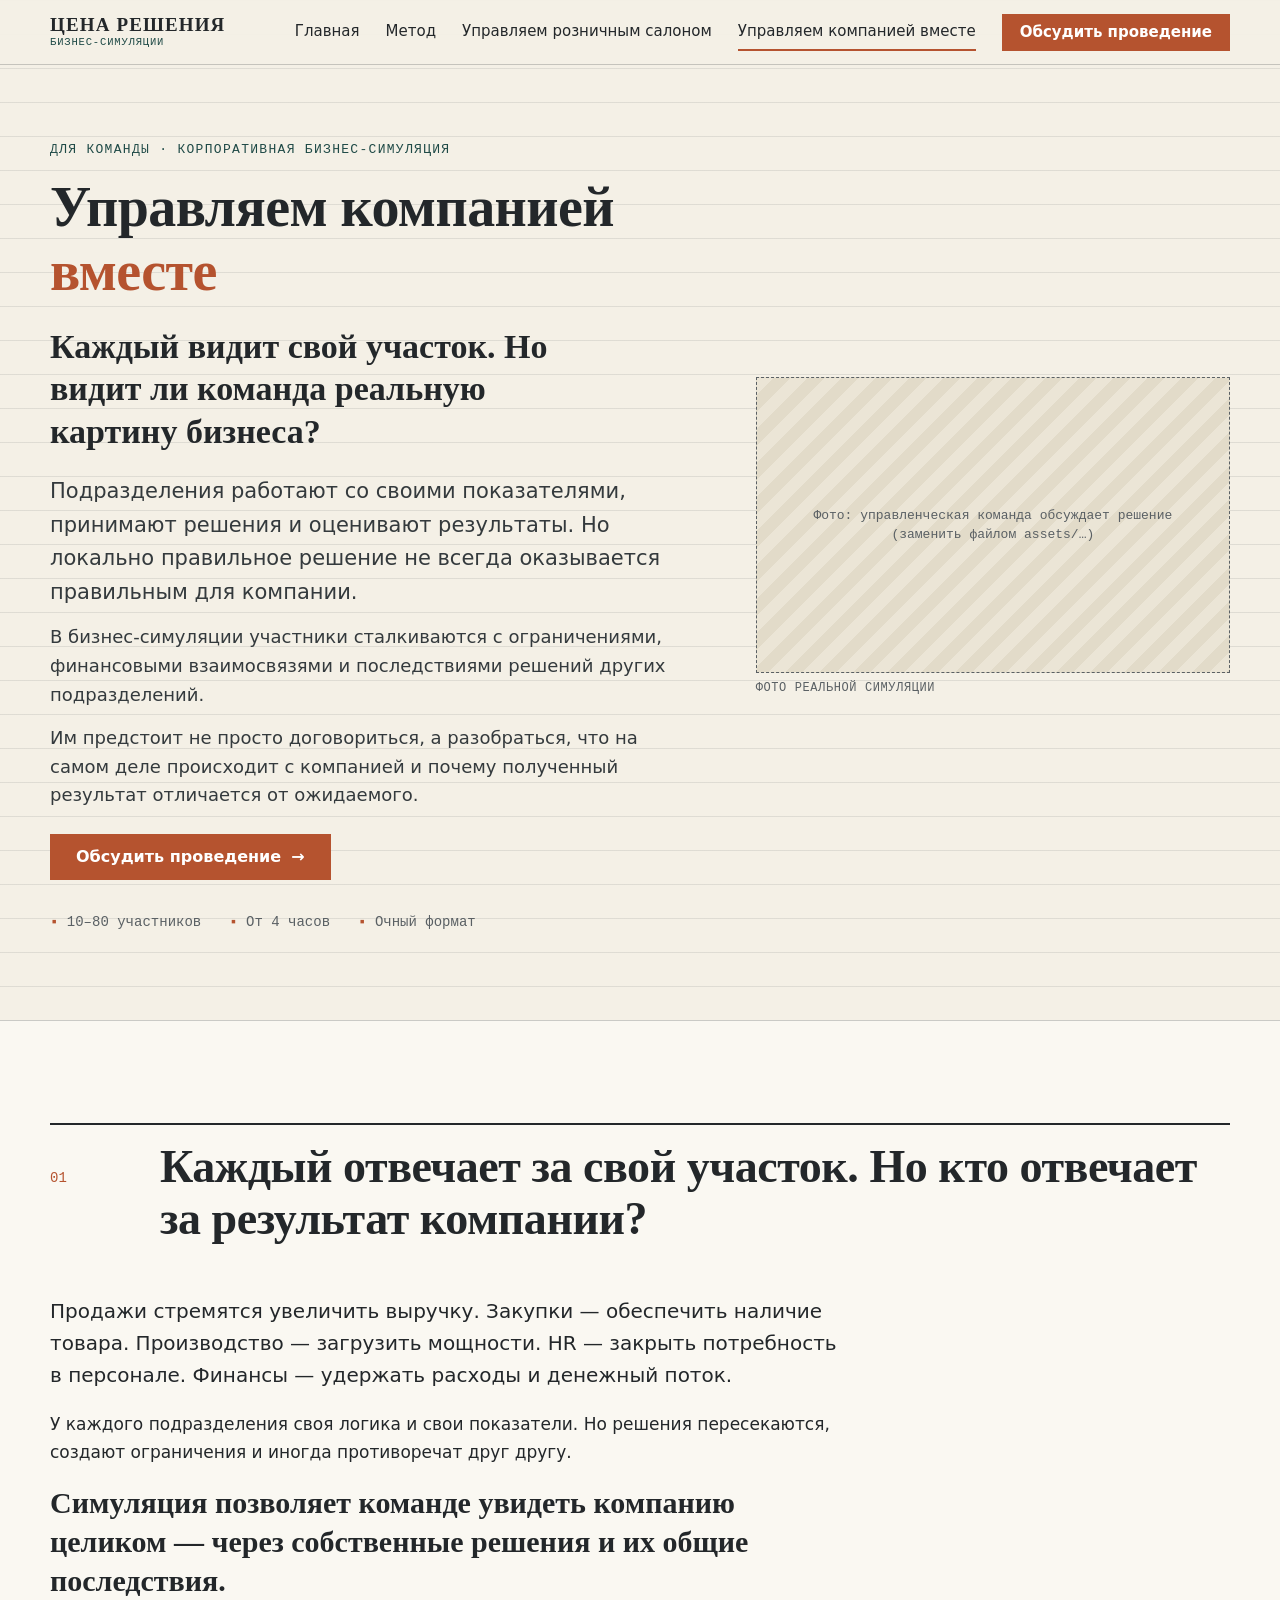
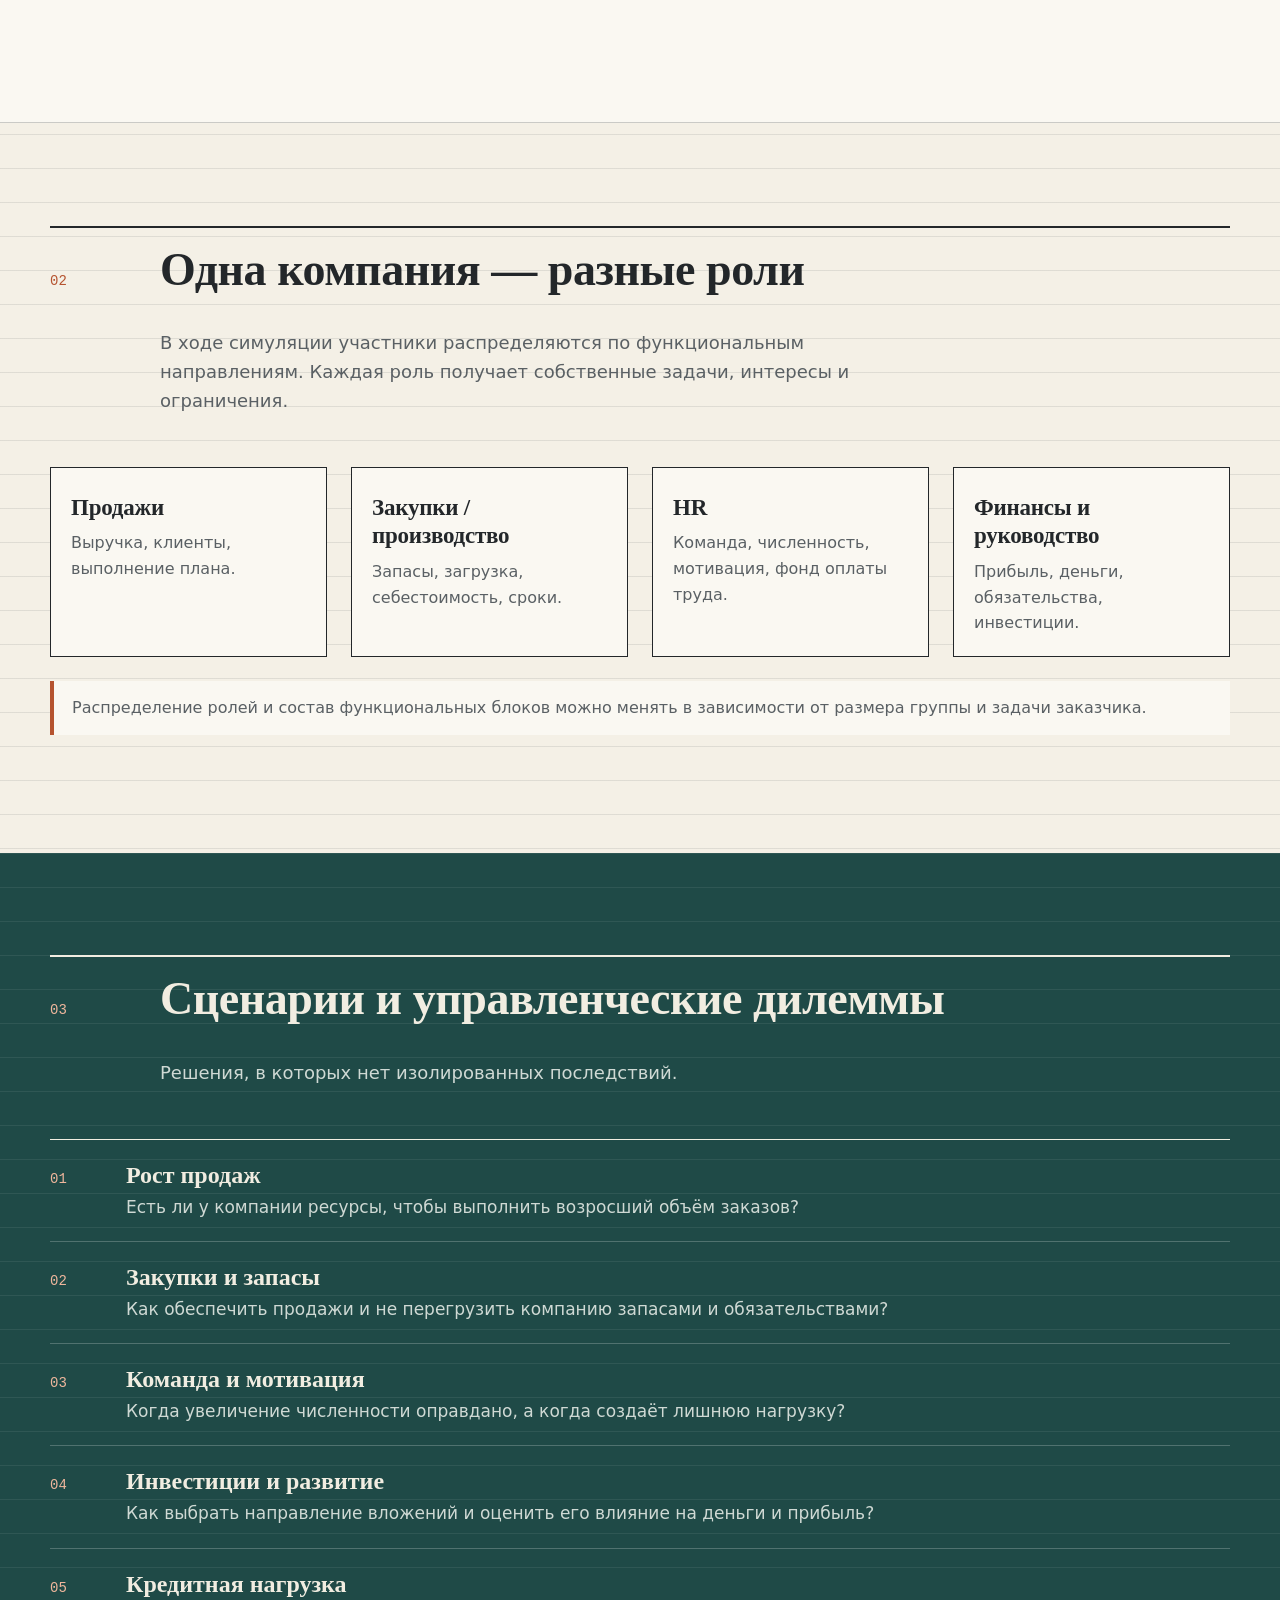
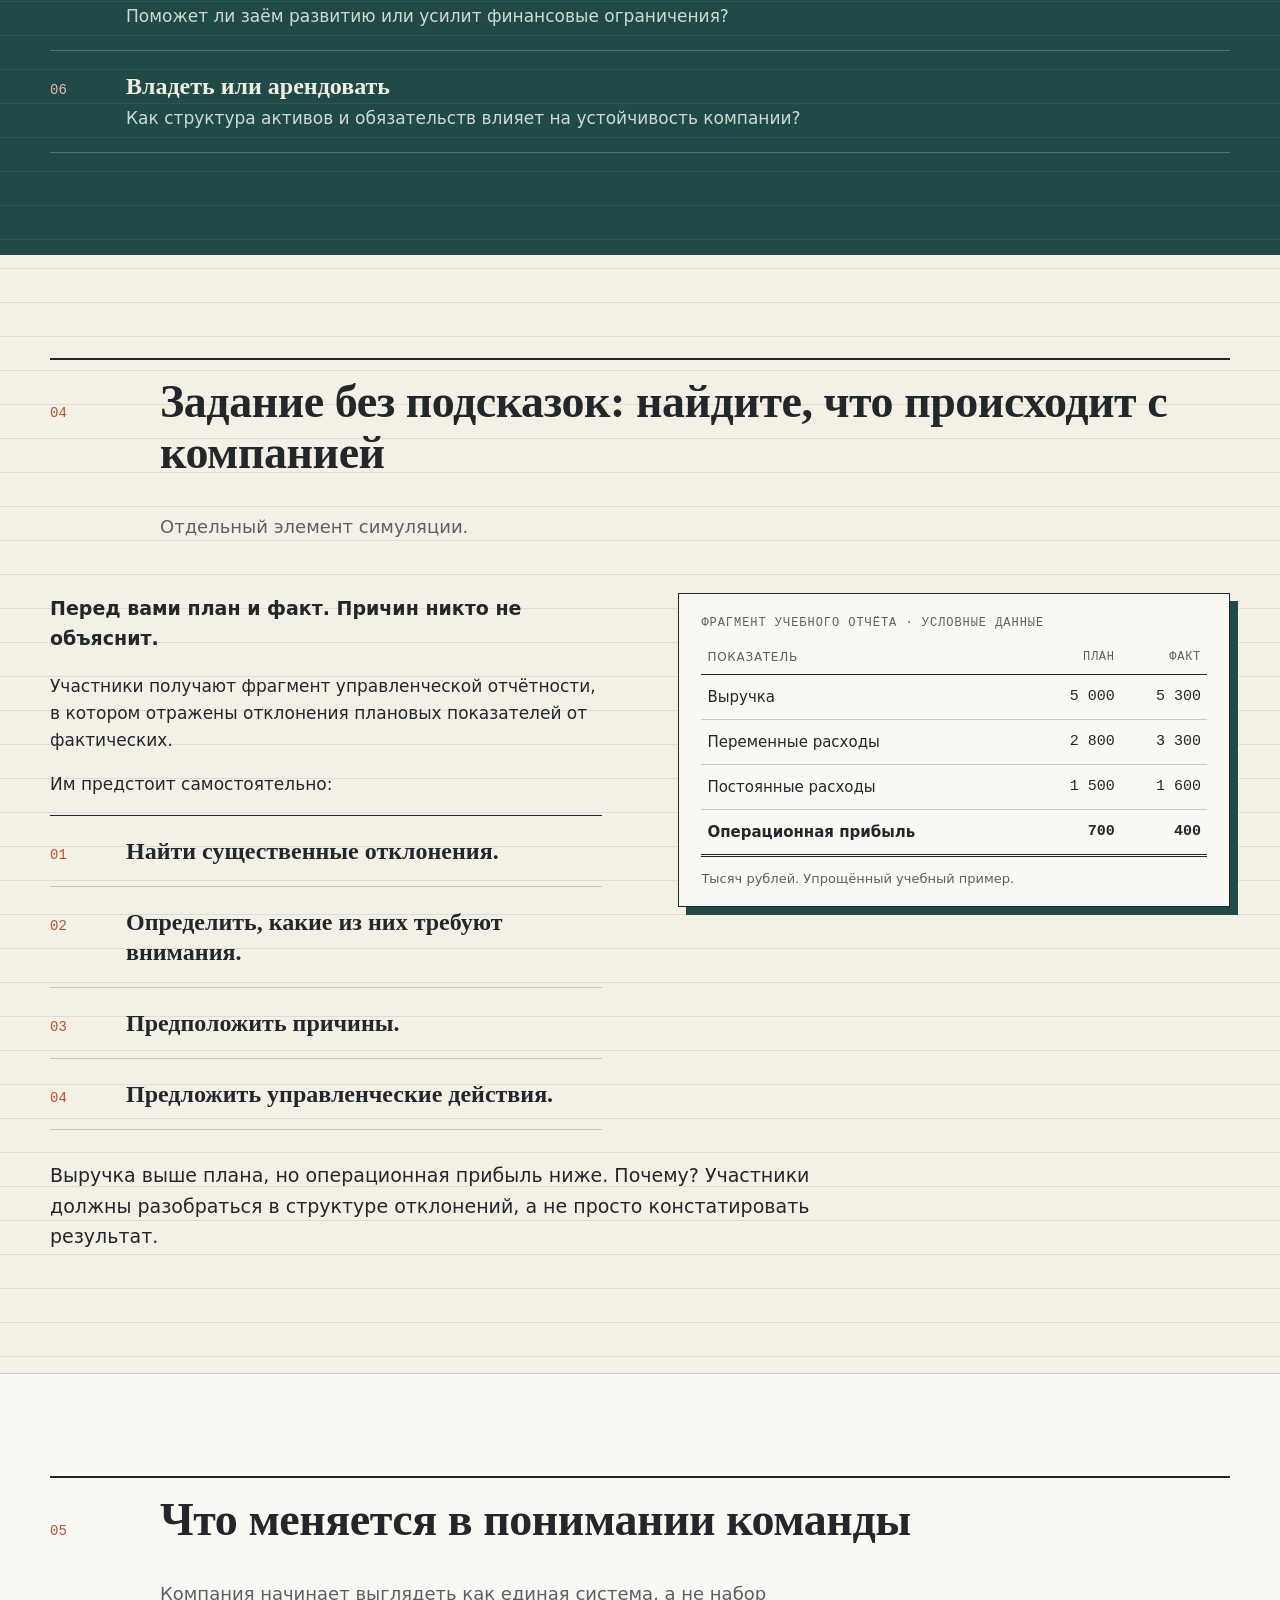
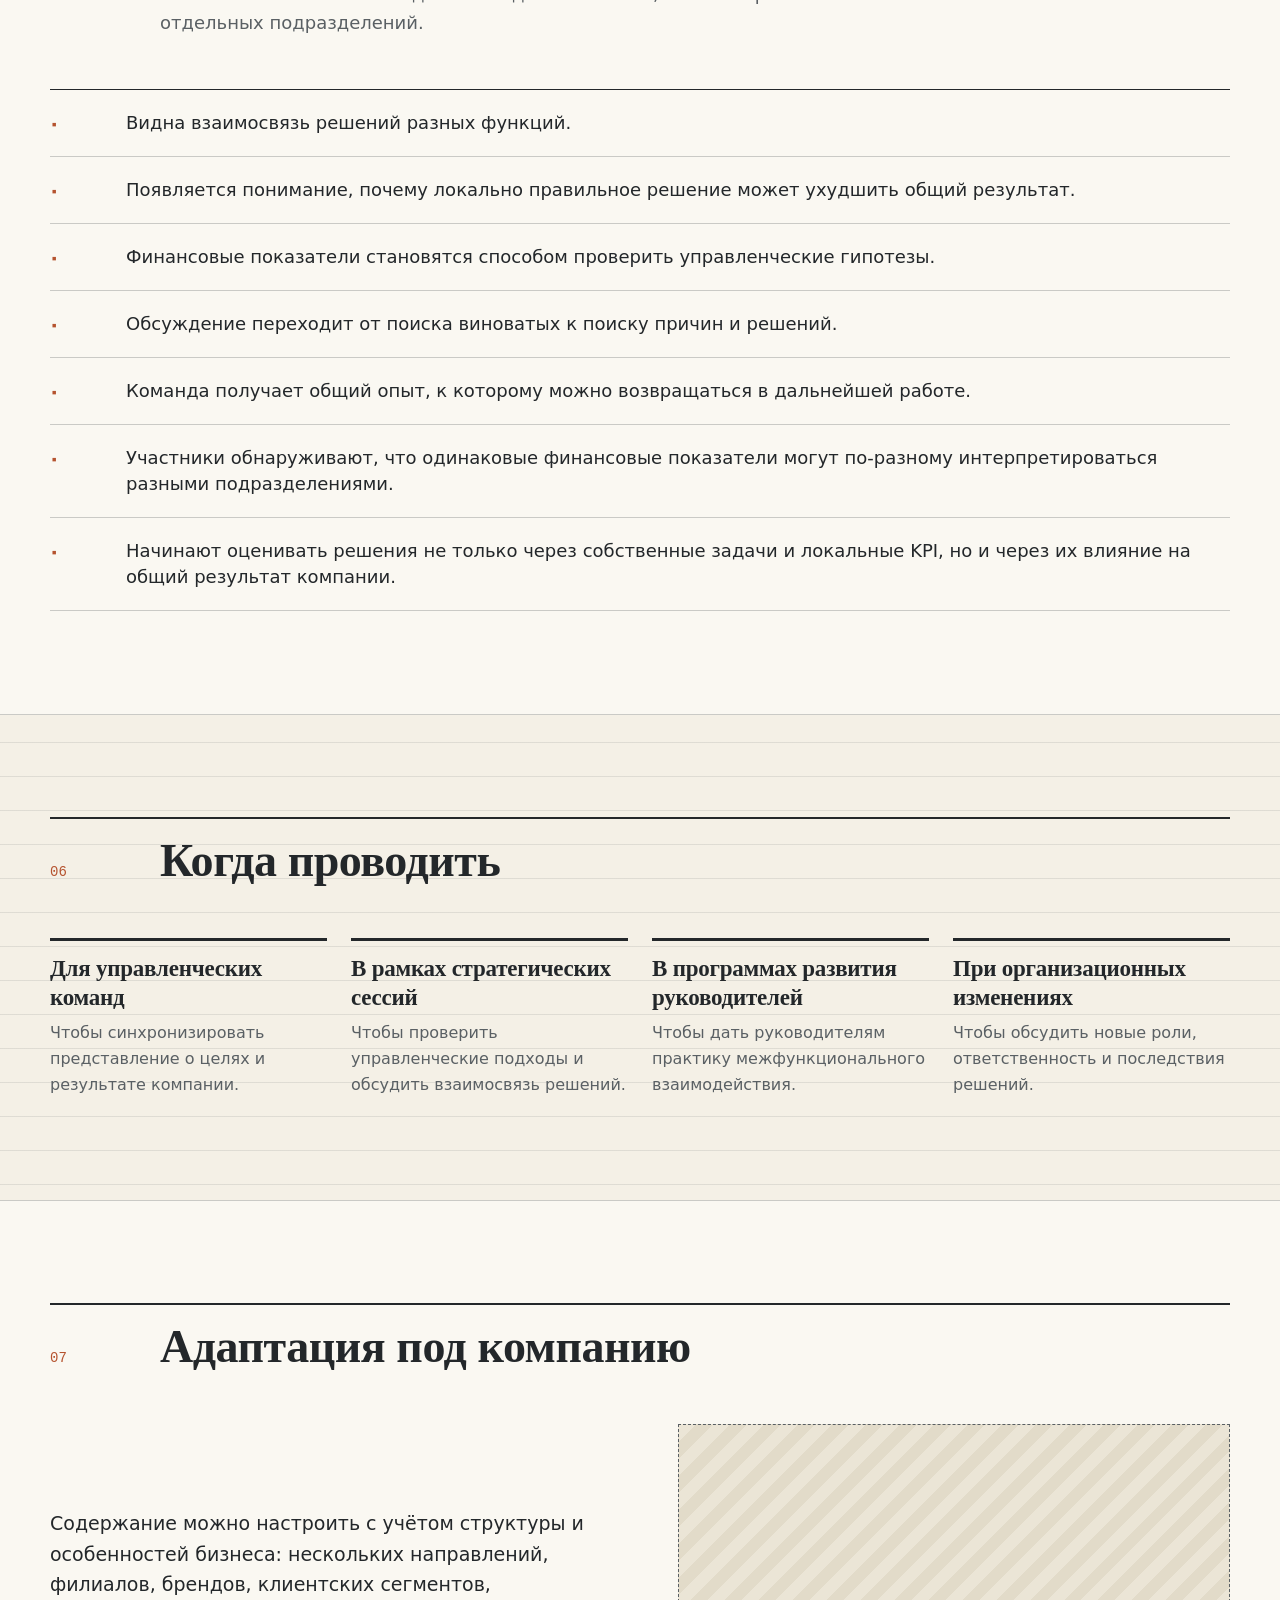
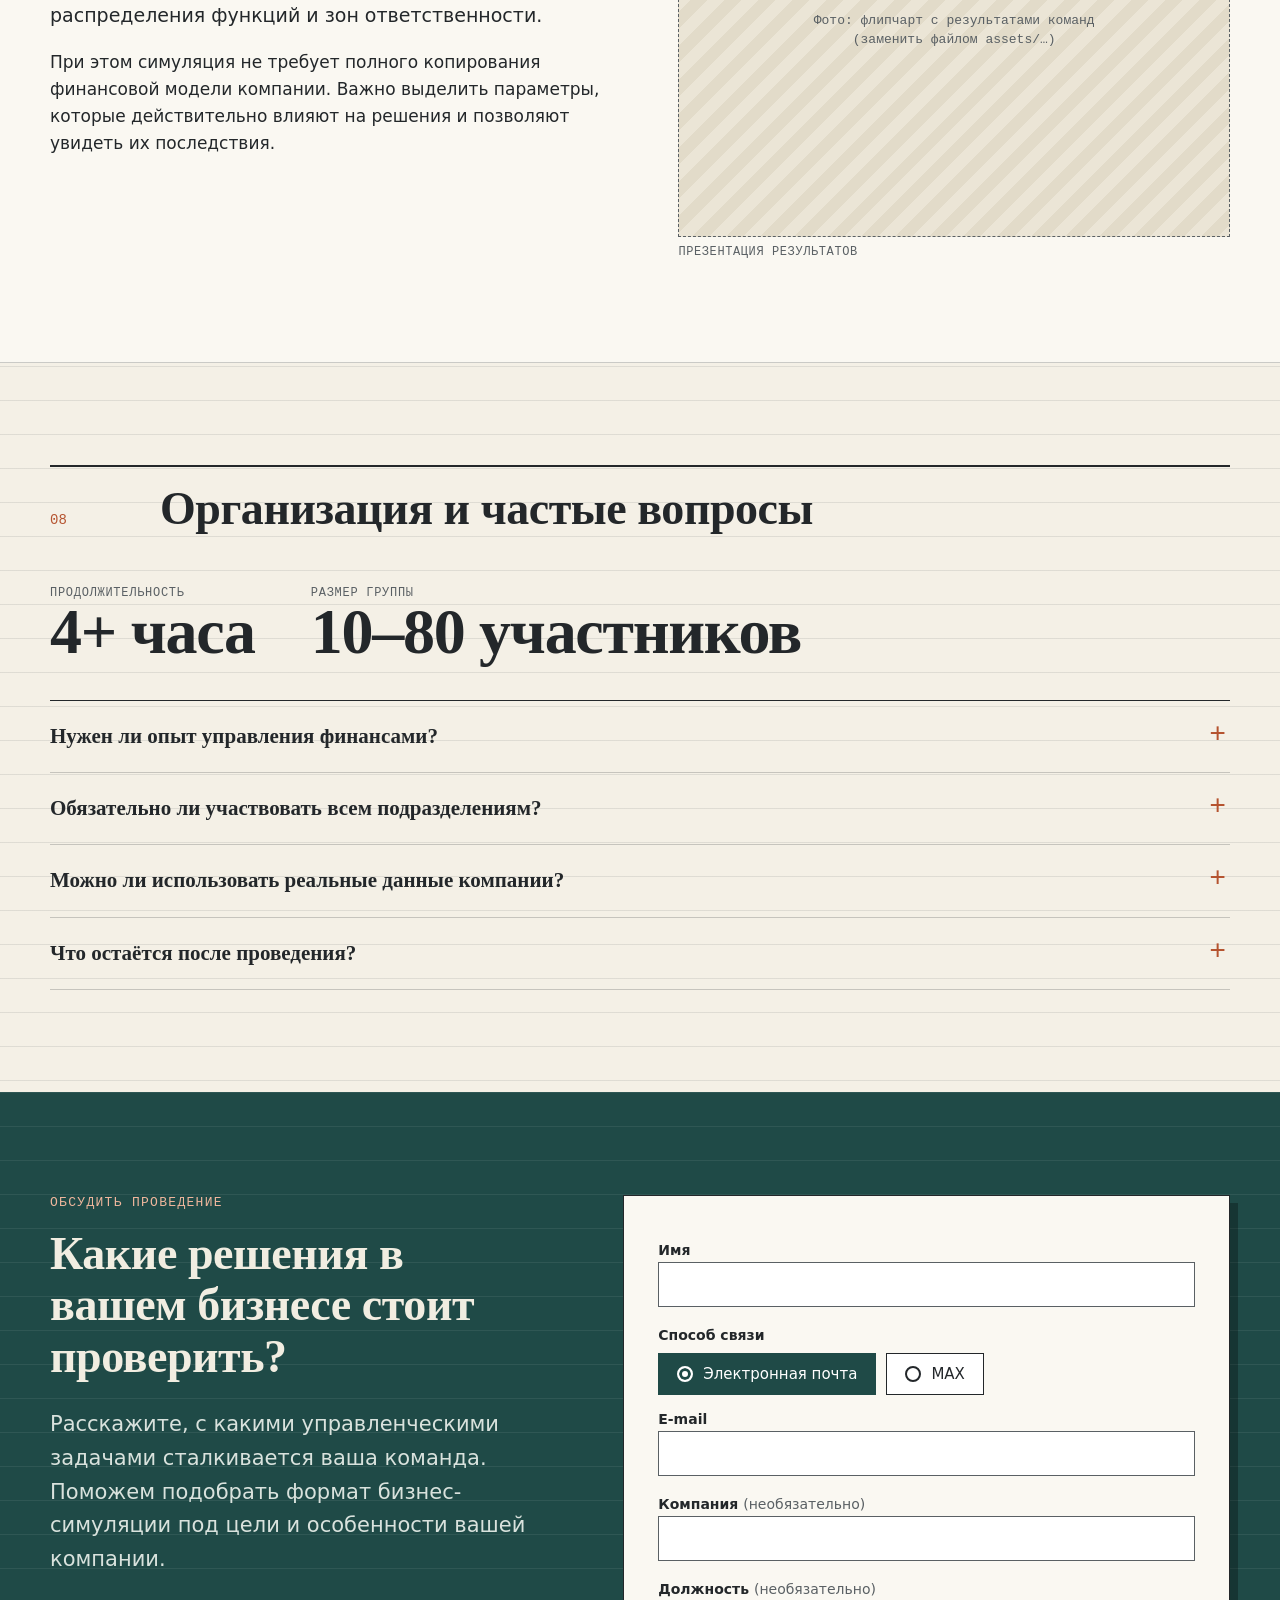
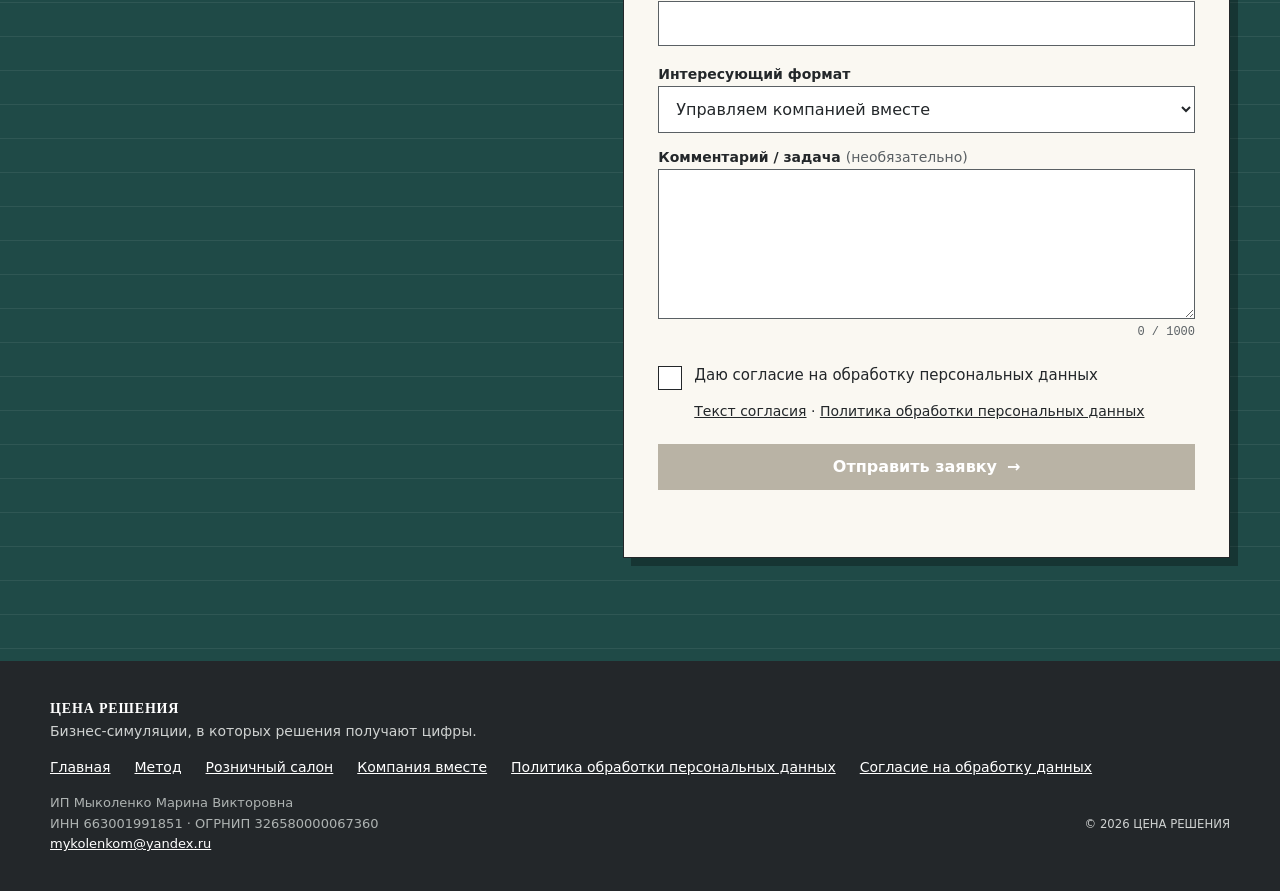
==== commit 7470a171: "Form: recipient to operator mailbox, vertical-only comment resize, consent text moved to consent.htm" ====
--- a/company.html
+++ b/company.html
@@ -11,7 +11,7 @@
 <meta property="og:description" content="Корпоративная бизнес-симуляция для управленческих команд: решения подразделений, финансовые взаимосвязи и общий результат компании. От 4 часов, 10–80 участников.">
 <meta property="og:locale" content="ru_RU">
 <link rel="icon" type="image/svg+xml" href="assets/favicon.svg">
-<link rel="stylesheet" href="styles.css">
+<link rel="stylesheet" href="styles.css?v=20261112b">
 <noscript><style>.reveal{opacity:1;transform:none}</style></noscript>
 </head>
 <body>
@@ -156,8 +156,8 @@
 
       <div class="channel" role="radiogroup" aria-labelledby="channel-label">
         <span class="lbl" id="channel-label">Способ связи</span>
-        <label class="radio"><input type="radio" name="channel" value="email" checked> Электронная почта</label>
-        <label class="radio"><input type="radio" name="channel" value="max"> MAX</label>
+        <label class="chip"><input type="radio" name="channel" value="email" checked><span>Электронная почта</span></label>
+        <label class="chip"><input type="radio" name="channel" value="max"><span>MAX</span></label>
       </div>
 
       <label for="contact-way" id="contact-label">E-mail</label>
@@ -188,12 +188,12 @@
 
       <input class="hp" type="text" name="website" tabindex="-1" autocomplete="off" aria-hidden="true">
 
-      <div class="consent-text" id="consent-text" tabindex="0" role="region" aria-label="Текст согласия на обработку персональных данных"><p><b>Согласие на обработку персональных данных</b> (версия 1.0 от 12.11.2026)</p><p>Я, действуя свободно, своей волей и в своём интересе, даю согласие Индивидуальному предпринимателю Мыколенко Марине Викторовне (ИНН 663001991851, ОГРНИП 326580000067360, адрес: 442961, Пензенская область, г. Заречный, ул. Восточная, 4-56; далее — Оператор) на обработку моих персональных данных, указанных мной в форме обратной связи на сайте https://oskeroa08.github.io/cena_R/</p><p><b>Цель обработки:</b> приём, рассмотрение моего обращения и обратная связь со мной по указанным контактам.</p><p><b>Перечень персональных данных:</b> имя, номер телефона, адрес электронной почты, название компании, должность, содержание обращения, выбранный способ связи и контактные данные, указанные мной для ответа, а также дата и время отправки формы и технические сведения об отправке (адрес страницы, тип браузера).</p><p><b>Действия с персональными данными:</b> сбор, запись, систематизация, накопление, хранение, уточнение, использование, удаление и уничтожение. Обработка может осуществляться с использованием средств автоматизации и без их использования.</p><p>Для связи со мной Оператор может использовать выбранный мной канал: электронную почту или мессенджер MAX. При использовании соответствующих сервисов обработка данных осуществляется с учётом условий их работы и требований законодательства Российской Федерации.</p><p>Согласие действует до достижения цели обработки либо до его отзыва, если у Оператора отсутствуют иные законные основания для продолжения обработки.</p><p>Я уведомлён(а), что могу отозвать согласие, направив обращение Оператору по адресу: mykolenkom@yandex.ru.</p><p>Мне понятно, что настоящее согласие предоставляется отдельно от ознакомления с Политикой обработки персональных данных.</p></div>
       <label class="consent" for="consent">
         <input type="checkbox" id="consent" name="consent" aria-describedby="consent-error">
-        <span>Даю согласие на обработку персональных данных</span>
+        <span class="box" aria-hidden="true"></span>
+        <span class="ctext">Даю согласие на обработку персональных данных</span>
       </label>
-      <p class="policy-link"><a href="privacy.html" target="_blank" rel="noopener">Политика обработки персональных данных</a></p>
+      <p class="policy-link"><a href="consent.html" target="_blank" rel="noopener">Текст согласия</a> · <a href="privacy.html" target="_blank" rel="noopener">Политика обработки персональных данных</a></p>
       <small class="field-error" id="consent-error" aria-live="polite"></small>
 
       <button class="btn" type="submit" id="submit-btn">Отправить заявку <span aria-hidden="true">→</span></button>
@@ -211,11 +211,12 @@
       <a href="salon.html">Розничный салон</a>
       <a href="company.html">Компания вместе</a>
       <a href="privacy.html">Политика обработки персональных данных</a>
+      <a href="consent.html">Согласие на обработку данных</a>
     </nav>
     <div class="req">ИП Мыколенко Марина Викторовна<br>ИНН 663001991851 · ОГРНИП 326580000067360<br><a href="mailto:mykolenkom@yandex.ru">mykolenkom@yandex.ru</a></div>
     <small>© <span id="year">2026</span> ЦЕНА РЕШЕНИЯ</small>
   </div>
 </footer>
-<script src="script.js" defer></script>
+<script src="script.js?v=20261112b" defer></script>
 </body>
 </html>
--- a/styles.css
+++ b/styles.css
@@ -23,7 +23,7 @@
   margin: 0; background: var(--milk); color: var(--graphite);
   font: 400 17px/1.6 var(--sans); overflow-x: hidden;
   background-image: linear-gradient(var(--line-soft) 1px, transparent 1px);
-  background-size: 100% 34px; background-attachment: local;
+  background-size: 100% 34px;
 }
 img, svg { max-width: 100%; display: block; }
 a { color: inherit; }
@@ -38,7 +38,7 @@
 .skip:focus { left: 8px; }
 
 /* ---------- Шапка ---------- */
-.site-header { position: sticky; top: 0; z-index: 50; background: rgba(244, 240, 230, .94); backdrop-filter: blur(8px); border-bottom: 1px solid var(--line); }
+.site-header { position: sticky; top: 0; z-index: 50; background: rgba(244, 240, 230, .97); border-bottom: 1px solid var(--line); }
 .header-inner { display: flex; align-items: center; justify-content: space-between; gap: 20px; min-height: 64px; }
 .wordmark { text-decoration: none; display: flex; flex-direction: column; line-height: 1.1; }
 .wordmark b { font-family: var(--serif); font-size: 19px; letter-spacing: .06em; font-weight: 700; }
@@ -183,9 +183,6 @@
 input:focus, select:focus, textarea:focus { outline: 3px solid var(--terra-soft); border-color: var(--terra); }
 .field-error { color: var(--terra); font-size: 13px; min-height: 0; }
 .invalid { border-color: var(--terra); }
-.consent { display: grid; grid-template-columns: 24px 1fr; gap: 12px; align-items: start; margin: 16px 0 6px; font: 400 14px/1.5 var(--sans); cursor: pointer; }
-.consent input { width: 22px; height: 22px; margin: 1px 0 0; accent-color: var(--terra); cursor: pointer; padding: 0; }
-.consent a { color: var(--terra); }
 form .btn { justify-content: center; margin-top: 10px; }
 .form-note { font-size: 14px; color: var(--graphite-soft); margin: 8px 0 0; min-height: 1.5em; }
 .form-note.ok { color: var(--teal-2); font-weight: 600; }
@@ -266,17 +263,33 @@
 .footer .req { font-size: 13px; line-height: 1.6; color: #aeb3b2; }
 .hint { font-size: 13px; color: var(--graphite-soft); min-height: 0; }
 .hint:empty { display: none; }
-.channel { display: flex; flex-wrap: wrap; gap: 4px 24px; margin-top: 12px; }
-.lbl { font: 600 14px var(--sans); width: 100%; }
-label.radio { display: inline-flex; align-items: center; gap: 8px; font-weight: 500; margin-top: 4px; cursor: pointer; }
-.radio input { width: 20px; height: 20px; padding: 0; accent-color: var(--terra); }
-textarea { resize: none; height: 150px; overflow-y: auto; line-height: 1.45; }
 .count { display: flex; justify-content: flex-end; font: 500 12px var(--mono); color: var(--graphite-soft); margin-top: 2px; }
 .count.near { color: var(--terra); font-weight: 600; }
-.consent-text { max-height: 150px; overflow-y: auto; border: 1.5px solid var(--line); background: #fff; padding: 12px 14px; font-size: 13px; line-height: 1.5; margin-top: 16px; }
-.consent-text p { margin: 0 0 8px; }
-.consent-text p:last-child { margin: 0; }
-.consent span { font-weight: 600; font-size: 15px; }
 .policy-link { font-size: 14px; margin: 0 0 4px 36px; }
 .max-link { font-size: 14px; margin-top: 6px; color: var(--terra); font-weight: 600; }
 .max-link[hidden] { display: none; }
+
+/* ---------- Правки: переключатели, согласие, комментарий ---------- */
+textarea { resize: vertical; min-height: 110px; max-height: 320px; height: 150px; line-height: 1.45; }
+.channel { display: flex; flex-wrap: wrap; gap: 10px; margin-top: 12px; }
+.lbl { width: 100%; font: 600 14px var(--sans); }
+label.chip { position: relative; display: inline-flex; margin: 0; cursor: pointer; }
+label.chip input { position: absolute; opacity: 0; width: 1px; height: 1px; margin: 0; padding: 0; pointer-events: none; }
+label.chip span { display: inline-flex; align-items: center; gap: 10px; padding: 11px 18px; border: 1.5px solid var(--graphite); background: #fff; font: 500 15px var(--sans); transition: background .15s, color .15s, border-color .15s; }
+label.chip span::before { content: ""; flex: 0 0 16px; width: 16px; height: 16px; border-radius: 50%; border: 2px solid var(--graphite); box-sizing: border-box; background: #fff; }
+label.chip:hover span { border-color: var(--teal); }
+label.chip input:checked + span { background: var(--teal); border-color: var(--teal); color: #fff; }
+label.chip input:checked + span::before { border-color: #fff; background: #fff; box-shadow: inset 0 0 0 3px var(--teal); }
+label.chip input:focus-visible + span { outline: 3px solid var(--terra); outline-offset: 2px; }
+label.consent { position: relative; display: flex; align-items: flex-start; gap: 12px; margin: 18px 0 6px; font: 500 15px/1.45 var(--sans); cursor: pointer; }
+label.consent input { position: absolute; opacity: 0; width: 1px; height: 1px; margin: 0; padding: 0; pointer-events: none; }
+label.consent .box { flex: 0 0 24px; width: 24px; height: 24px; margin-top: 1px; border: 1.5px solid var(--graphite); background: #fff; display: grid; place-items: center; transition: background .15s, border-color .15s; }
+label.consent .box::after { content: ""; width: 12px; height: 7px; border-left: 3px solid #fff; border-bottom: 3px solid #fff; transform: rotate(-45deg) translate(1px, -1px) scale(0); transition: transform .12s; }
+label.consent input:checked + .box { background: var(--terra); border-color: var(--terra); }
+label.consent input:checked + .box::after { transform: rotate(-45deg) translate(1px, -1px) scale(1); }
+label.consent input:focus-visible + .box { outline: 3px solid var(--terra); outline-offset: 2px; }
+label.consent:hover .box { border-color: var(--terra); }
+@media (max-width: 560px) {
+  .channel { gap: 8px; }
+  label.chip span { padding: 10px 12px; font-size: 14px; gap: 8px; }
+}
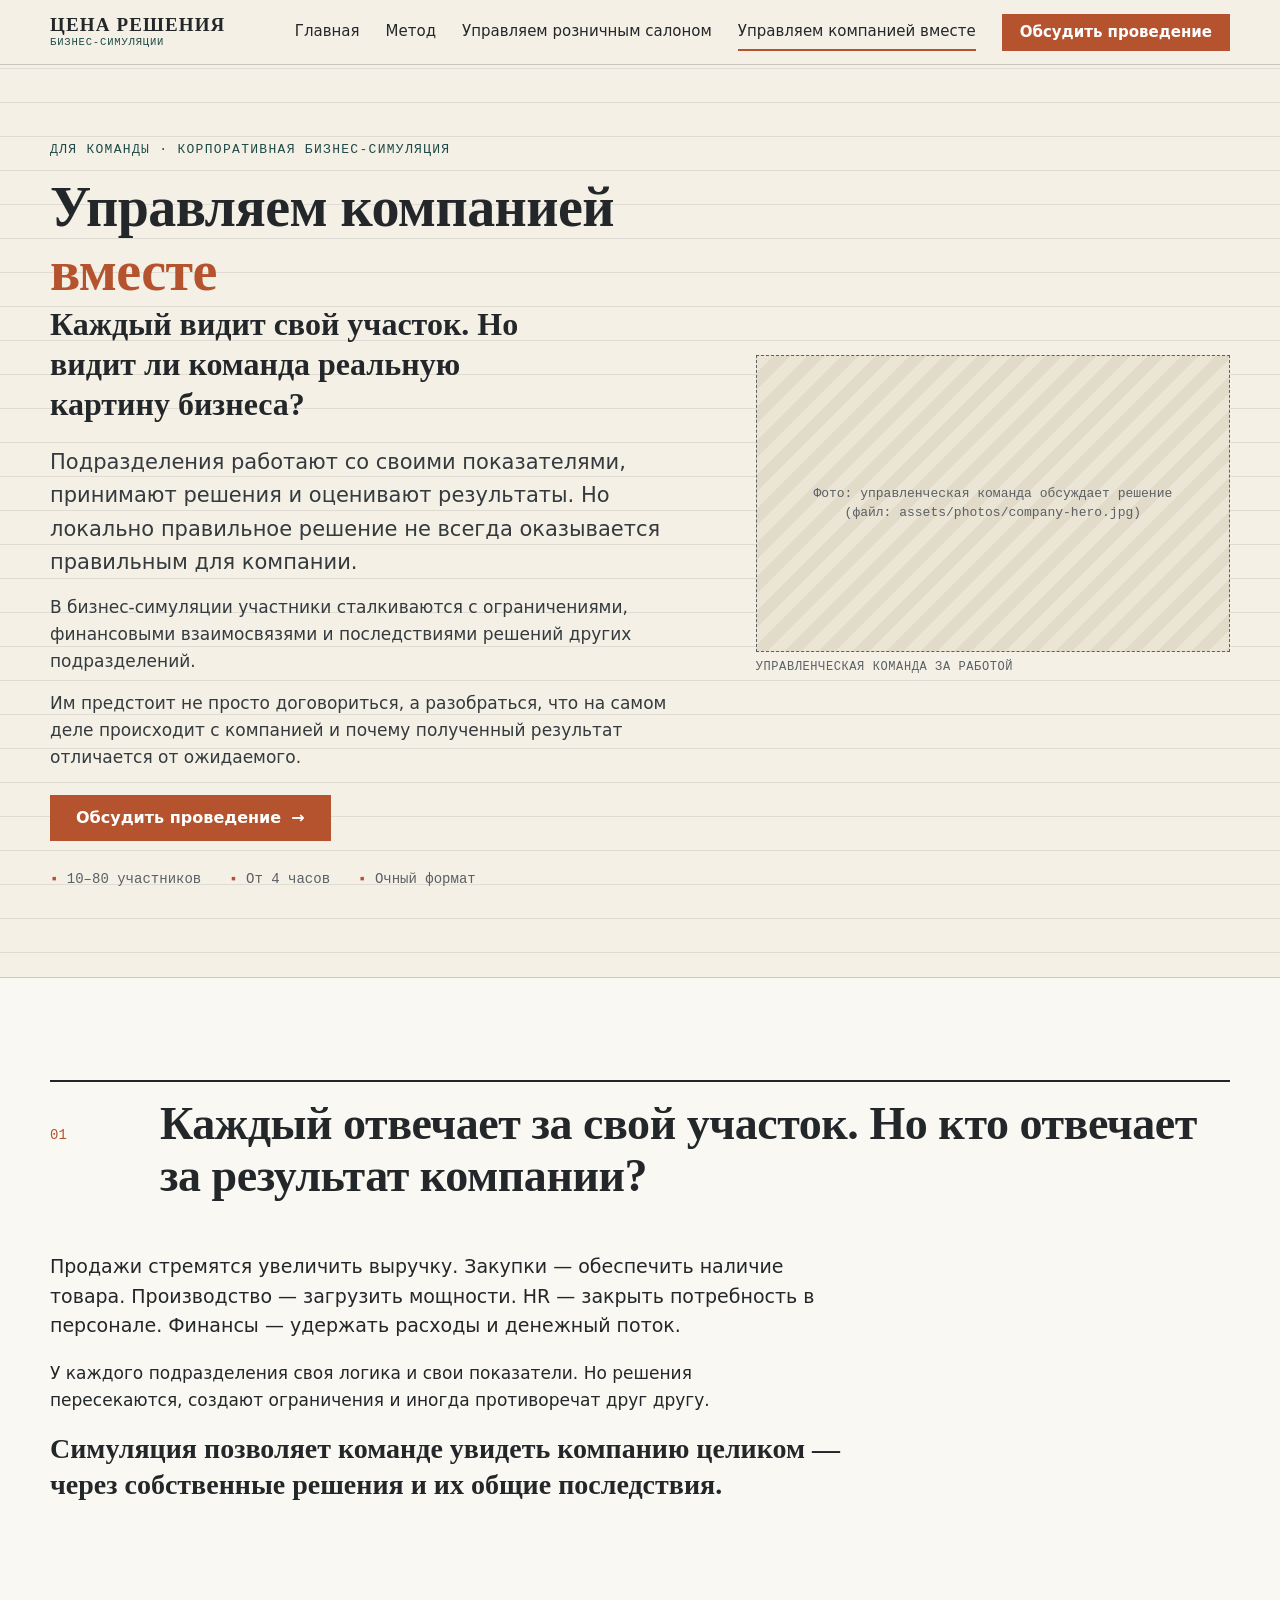
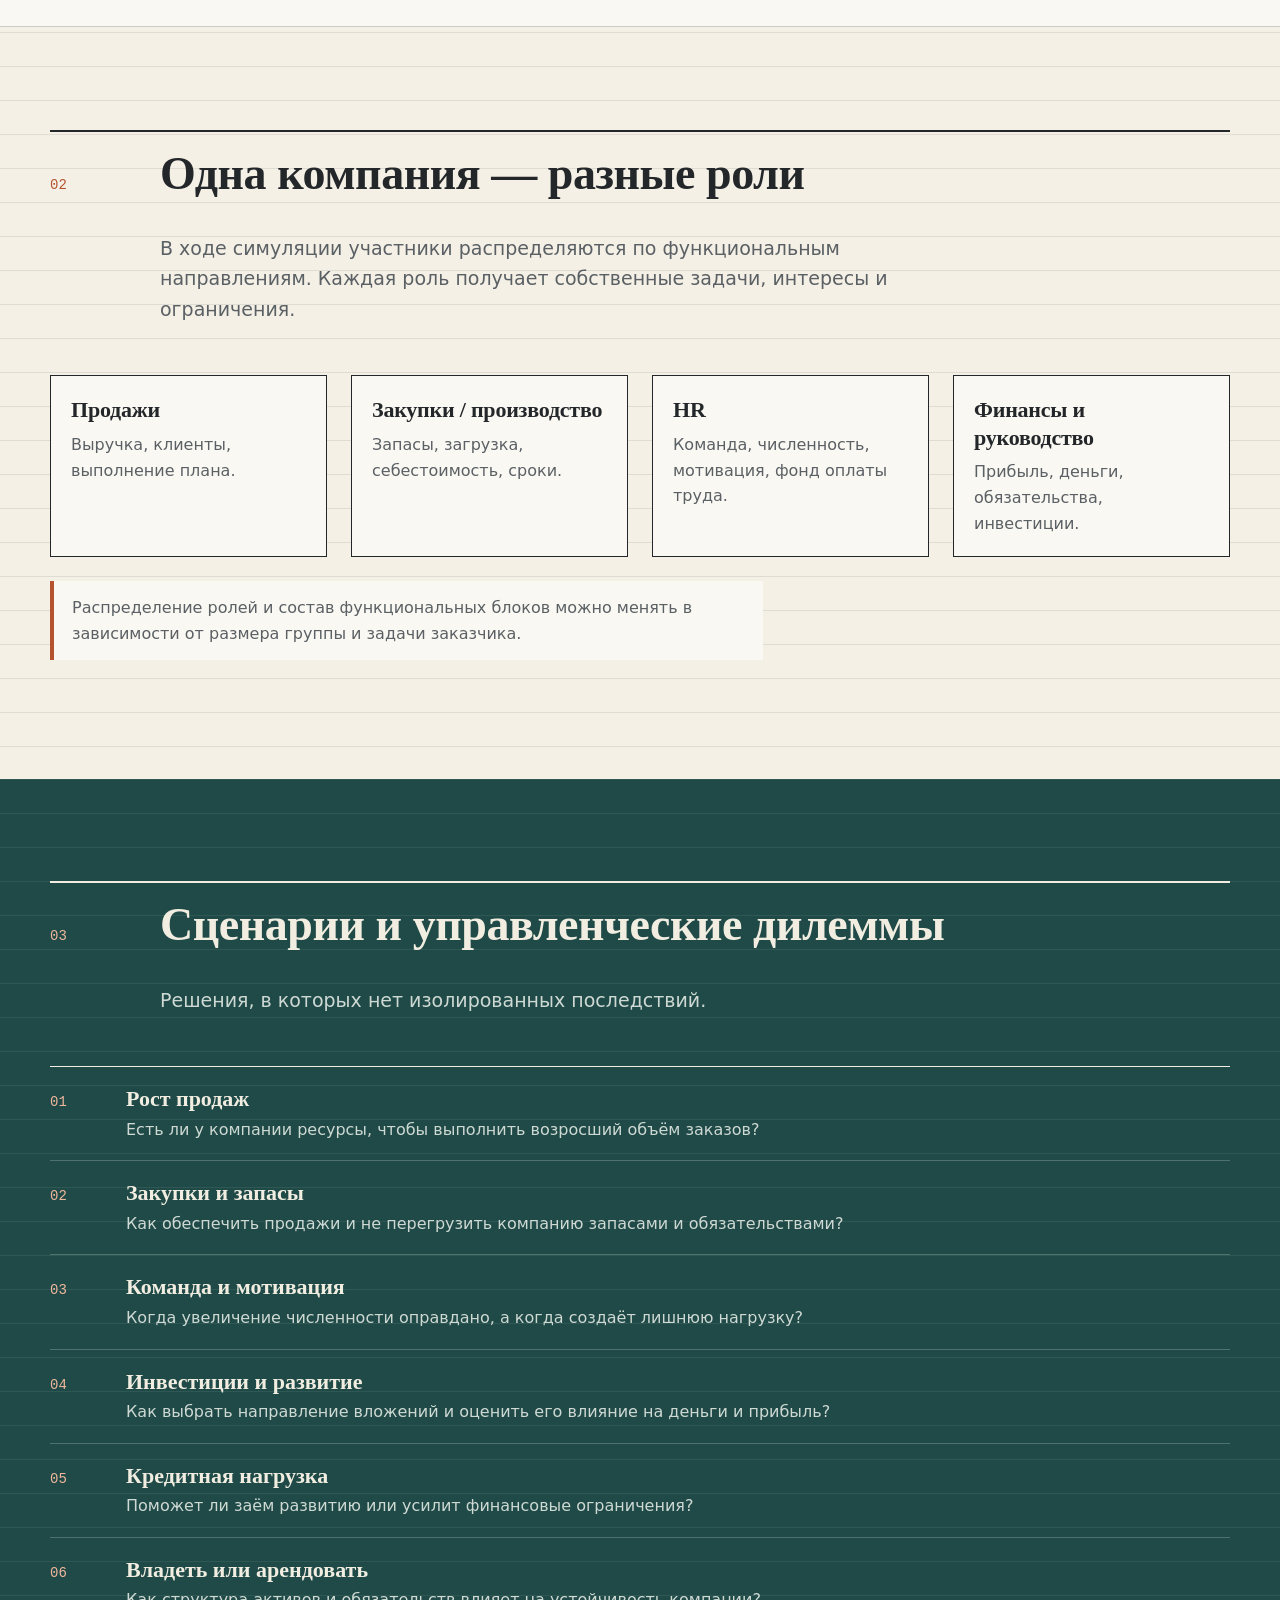
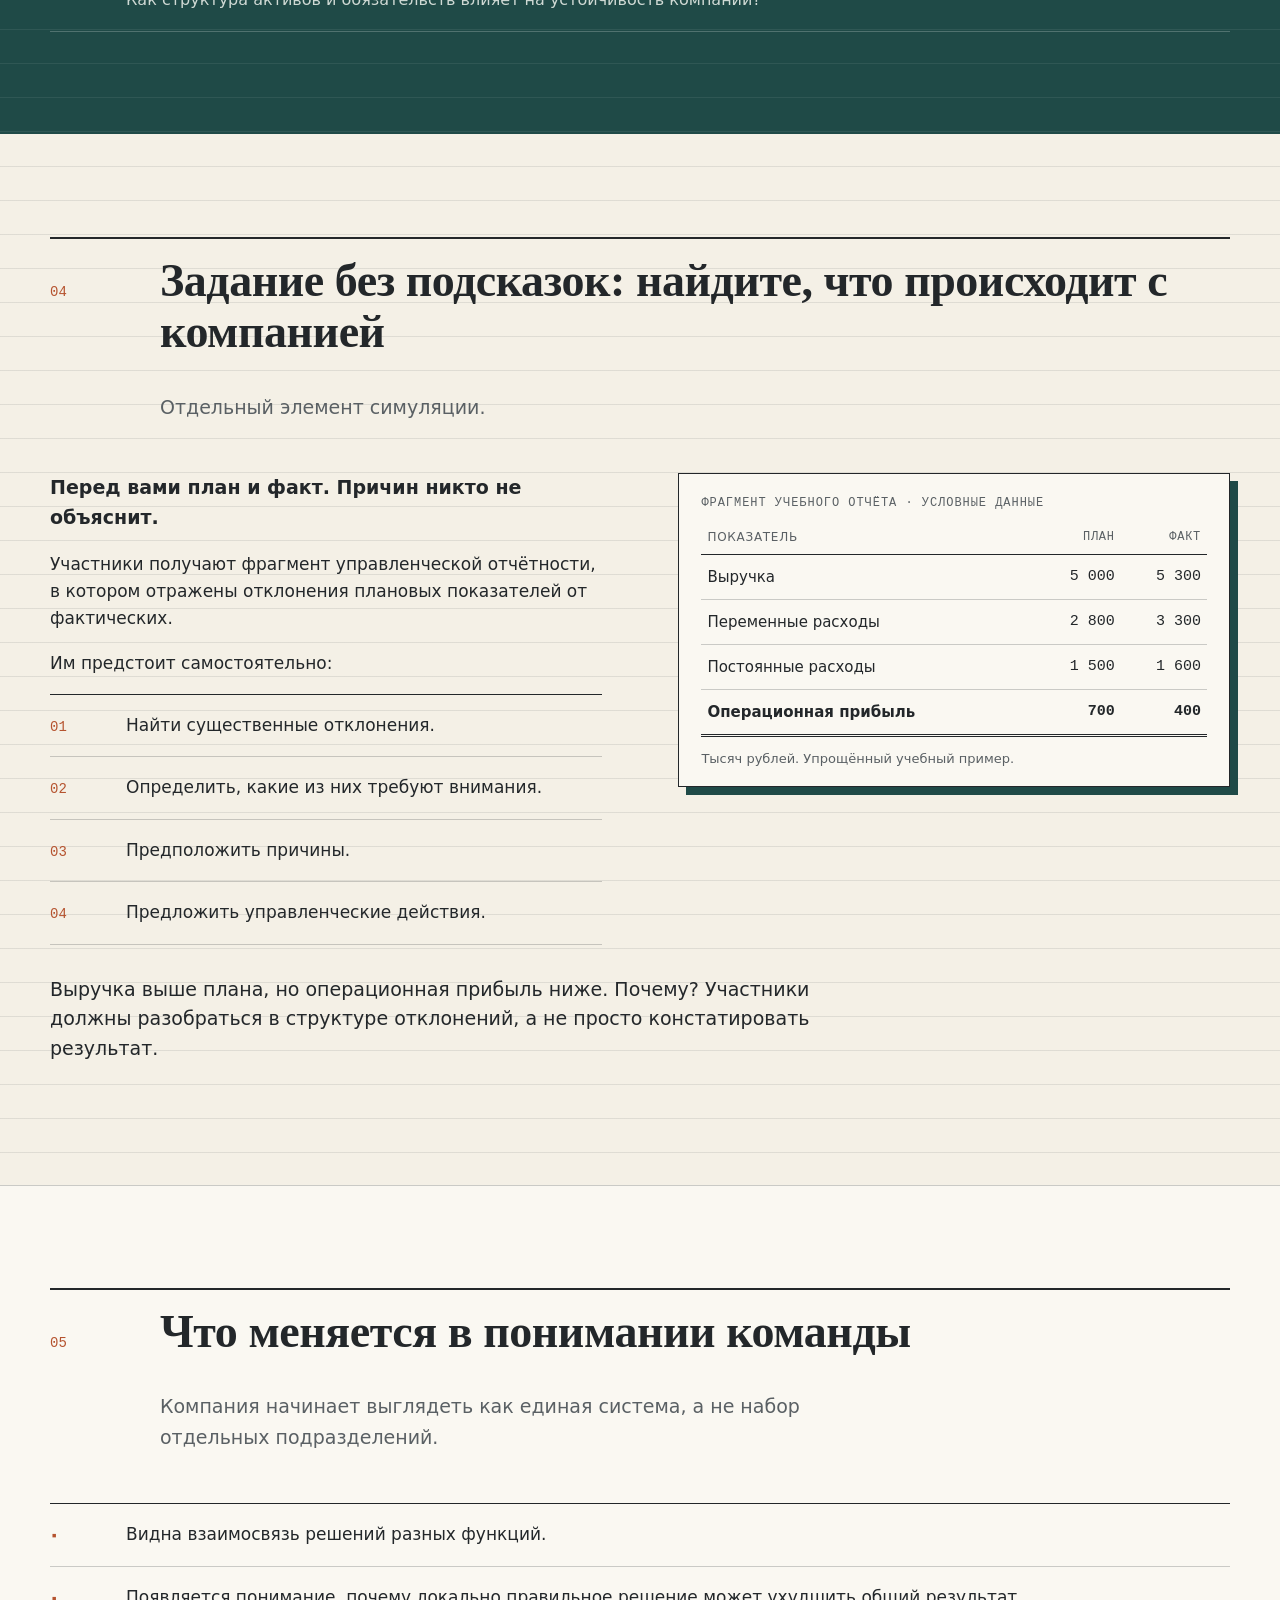
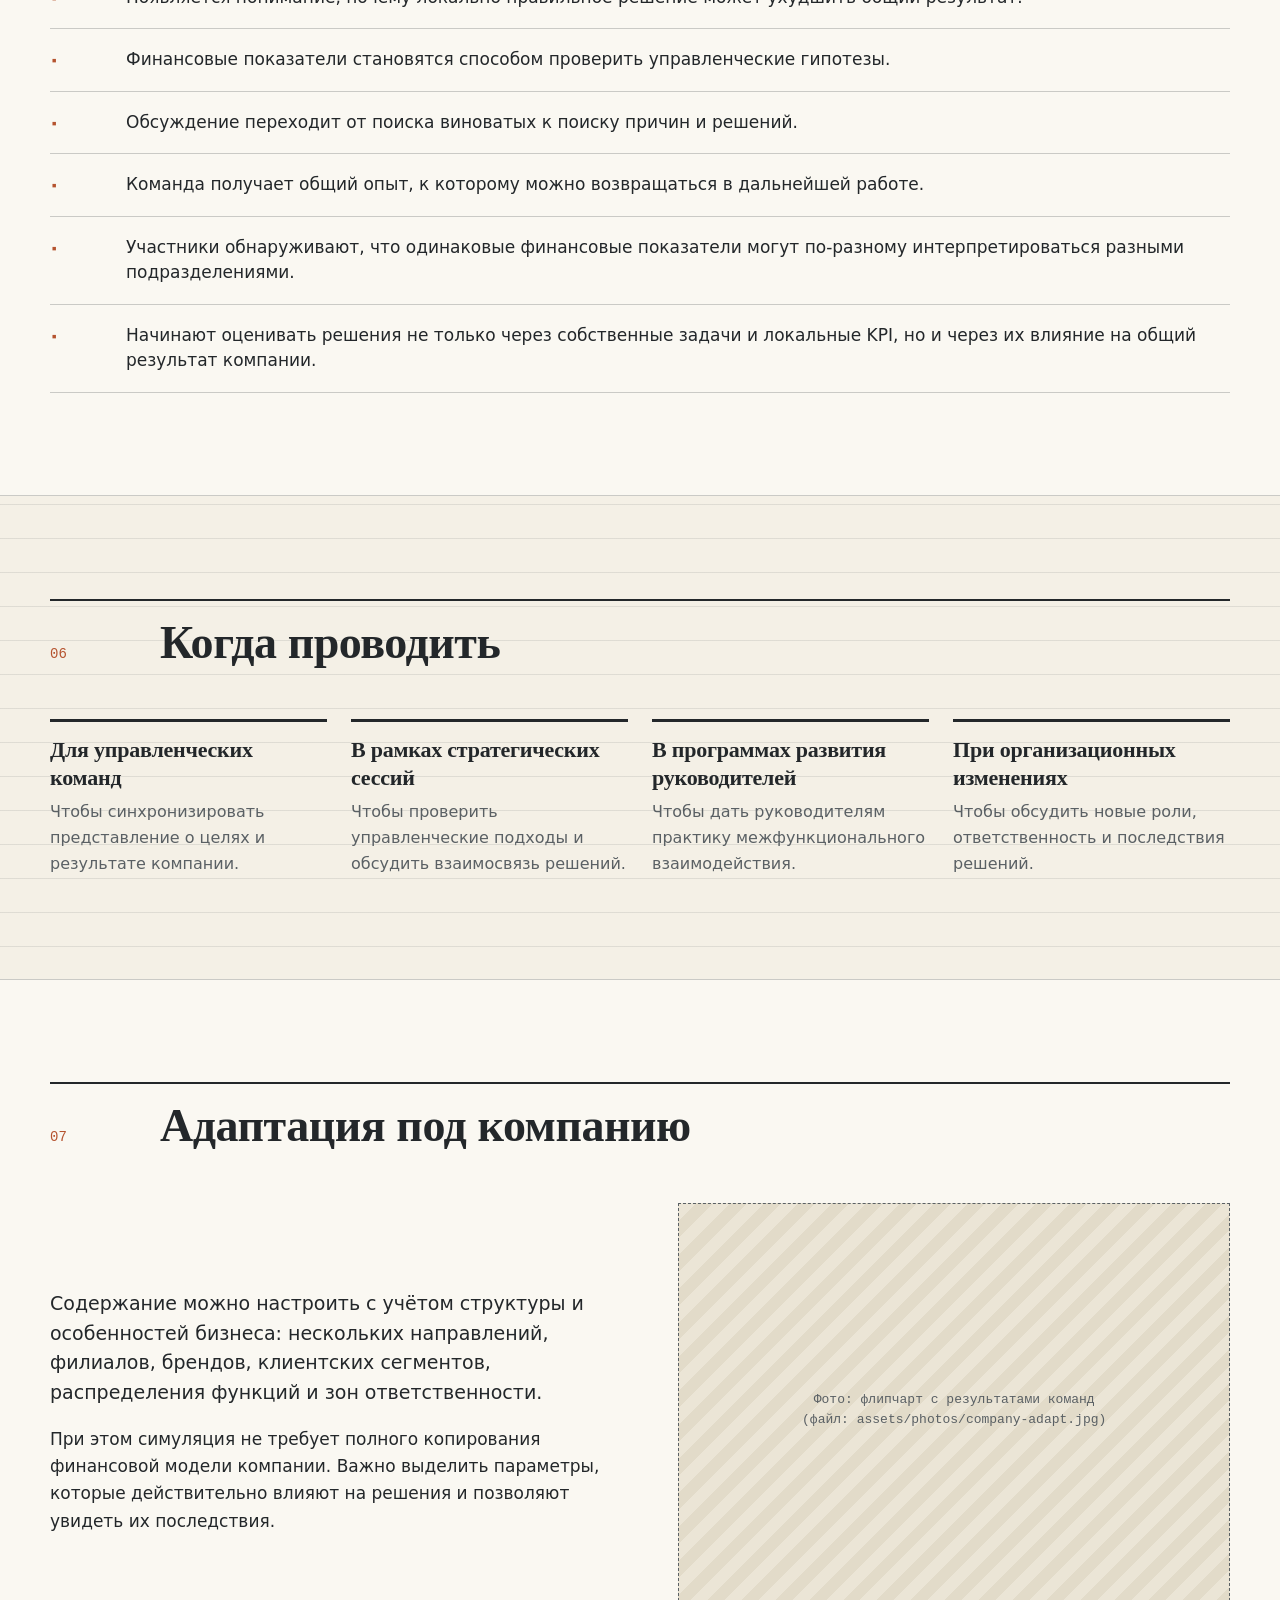
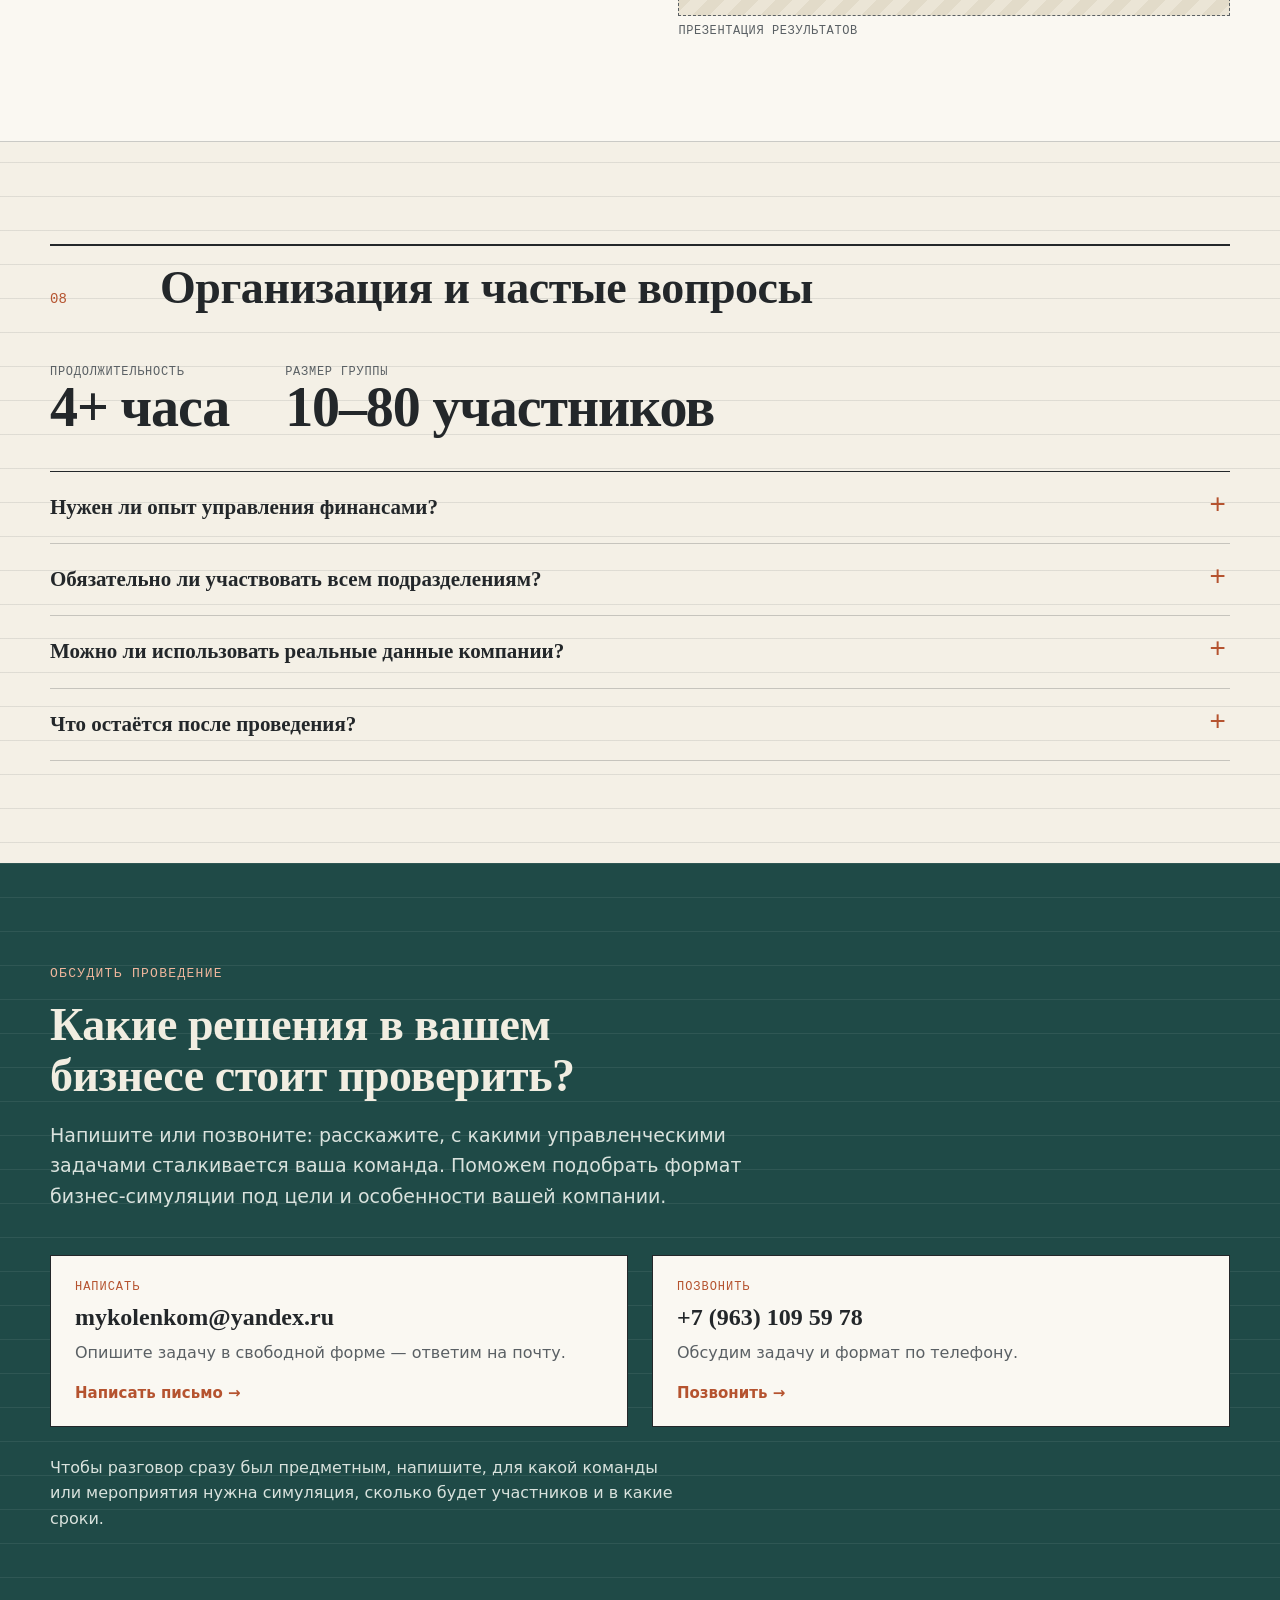
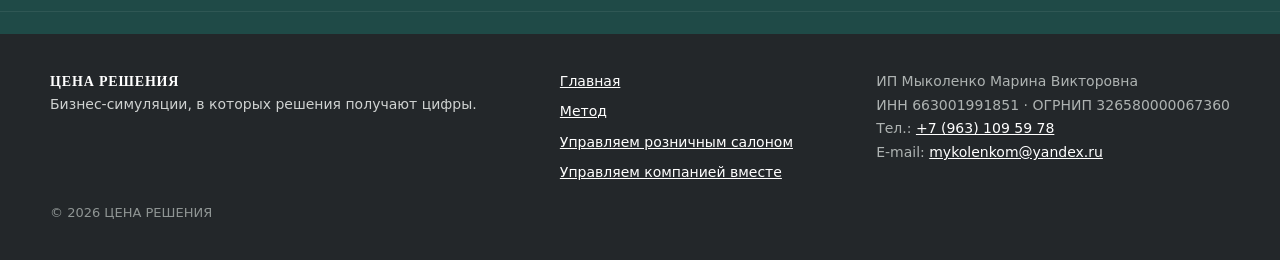
==== commit d5834ac5: "Replace contact form with write/call block; remove personal-data pages and form code; salon copy edi" ====
--- a/company.html
+++ b/company.html
@@ -11,7 +11,7 @@
 <meta property="og:description" content="Корпоративная бизнес-симуляция для управленческих команд: решения подразделений, финансовые взаимосвязи и общий результат компании. От 4 часов, 10–80 участников.">
 <meta property="og:locale" content="ru_RU">
 <link rel="icon" type="image/svg+xml" href="assets/favicon.svg">
-<link rel="stylesheet" href="styles.css?v=20261112b">
+<link rel="stylesheet" href="styles.css?v=20261112c">
 <noscript><style>.reveal{opacity:1;transform:none}</style></noscript>
 </head>
 <body>
@@ -42,14 +42,14 @@
       <div class="hero-actions"><a class="btn" href="#contact" data-goal="cta_hero_company">Обсудить проведение <span aria-hidden="true">→</span></a></div>
       <ul class="hero-facts"><li>10–80 участников</li><li>От 4 часов</li><li>Очный формат</li></ul>
     </div>
-<figure class="photo wide reveal"><div class="slot" role="img" aria-label="Фото: управленческая команда обсуждает решение"><span>Фото: управленческая команда обсуждает решение<br>(заменить файлом assets/…)</span></div><figcaption>Фото реальной симуляции</figcaption></figure>
+<figure class="photo wide reveal"><div class="slot" role="img" aria-label="Фото: управленческая команда обсуждает решение"><span>Фото: управленческая команда обсуждает решение<br>(файл: assets/photos/company-hero.jpg)</span></div><figcaption>Управленческая команда за работой</figcaption></figure>
   </div>
 </section>
 <section class="paper">
   <div class="wrap">
     <div class="sec-head reveal"><span class="sec-num">01</span><h2>Каждый отвечает за свой участок. Но кто отвечает за результат компании?</h2></div>
     <div class="reveal" style="max-width:74ch">
-      <p style="font-size:20px">Продажи стремятся увеличить выручку. Закупки — обеспечить наличие товара. Производство — загрузить мощности. HR — закрыть потребность в персонале. Финансы — удержать расходы и денежный поток.</p>
+      <p class="intro">Продажи стремятся увеличить выручку. Закупки — обеспечить наличие товара. Производство — загрузить мощности. HR — закрыть потребность в персонале. Финансы — удержать расходы и денежный поток.</p>
       <p>У каждого подразделения своя логика и свои показатели. Но решения пересекаются, создают ограничения и иногда противоречат друг другу.</p>
       <p class="pull">Симуляция позволяет команде увидеть компанию целиком — через собственные решения и их общие последствия.</p>
     </div>
@@ -78,10 +78,10 @@
     <div class="sec-head reveal"><span class="sec-num">04</span><h2>Задание без подсказок: найдите, что происходит с компанией</h2><p>Отдельный элемент симуляции.</p></div>
     <div class="method-grid">
       <div class="reveal">
-        <p style="font-size:19px"><b>Перед вами план и факт. Причин никто не объяснит.</b></p>
+        <p class="intro"><b>Перед вами план и факт. Причин никто не объяснит.</b></p>
         <p>Участники получают фрагмент управленческой отчётности, в котором отражены отклонения плановых показателей от фактических.</p>
         <p>Им предстоит самостоятельно:</p>
-        <ol class="rows" style="padding:0">
+        <ol class="rows plain">
           <li><span class="n">01</span><div><b>Найти существенные отклонения.</b></div></li>
           <li><span class="n">02</span><div><b>Определить, какие из них требуют внимания.</b></div></li>
           <li><span class="n">03</span><div><b>Предположить причины.</b></div></li>
@@ -103,13 +103,13 @@
         <p class="ledger-note">Тысяч рублей. Упрощённый учебный пример.</p>
       </div>
     </div>
-    <p class="reveal" style="max-width:68ch;margin-top:30px;font-size:19px">Выручка выше плана, но операционная прибыль ниже. Почему? Участники должны разобраться в структуре отклонений, а не просто констатировать результат.</p>
+    <p class="reveal intro" style="margin-top:30px">Выручка выше плана, но операционная прибыль ниже. Почему? Участники должны разобраться в структуре отклонений, а не просто констатировать результат.</p>
   </div>
 </section>
 <section class="paper">
   <div class="wrap">
     <div class="sec-head reveal"><span class="sec-num">05</span><h2>Что меняется в понимании команды</h2><p>Компания начинает выглядеть как единая система, а не набор отдельных подразделений.</p></div>
-<ul class="rows reveal"><li><span class="n">▪</span><div><b style="font:500 18px/1.45 var(--sans)">Видна взаимосвязь решений разных функций.</b></div></li><li><span class="n">▪</span><div><b style="font:500 18px/1.45 var(--sans)">Появляется понимание, почему локально правильное решение может ухудшить общий результат.</b></div></li><li><span class="n">▪</span><div><b style="font:500 18px/1.45 var(--sans)">Финансовые показатели становятся способом проверить управленческие гипотезы.</b></div></li><li><span class="n">▪</span><div><b style="font:500 18px/1.45 var(--sans)">Обсуждение переходит от поиска виноватых к поиску причин и решений.</b></div></li><li><span class="n">▪</span><div><b style="font:500 18px/1.45 var(--sans)">Команда получает общий опыт, к которому можно возвращаться в дальнейшей работе.</b></div></li><li><span class="n">▪</span><div><b style="font:500 18px/1.45 var(--sans)">Участники обнаруживают, что одинаковые финансовые показатели могут по-разному интерпретироваться разными подразделениями.</b></div></li><li><span class="n">▪</span><div><b style="font:500 18px/1.45 var(--sans)">Начинают оценивать решения не только через собственные задачи и локальные KPI, но и через их влияние на общий результат компании.</b></div></li></ul>
+<ul class="rows reveal plain"><li><span class="n">▪</span><div><b>Видна взаимосвязь решений разных функций.</b></div></li><li><span class="n">▪</span><div><b>Появляется понимание, почему локально правильное решение может ухудшить общий результат.</b></div></li><li><span class="n">▪</span><div><b>Финансовые показатели становятся способом проверить управленческие гипотезы.</b></div></li><li><span class="n">▪</span><div><b>Обсуждение переходит от поиска виноватых к поиску причин и решений.</b></div></li><li><span class="n">▪</span><div><b>Команда получает общий опыт, к которому можно возвращаться в дальнейшей работе.</b></div></li><li><span class="n">▪</span><div><b>Участники обнаруживают, что одинаковые финансовые показатели могут по-разному интерпретироваться разными подразделениями.</b></div></li><li><span class="n">▪</span><div><b>Начинают оценивать решения не только через собственные задачи и локальные KPI, но и через их влияние на общий результат компании.</b></div></li></ul>
   </div>
 </section>
 <section class="">
@@ -128,10 +128,10 @@
     <div class="sec-head reveal"><span class="sec-num">07</span><h2>Адаптация под компанию</h2></div>
     <div class="split">
       <div class="reveal">
-        <p style="font-size:19px">Содержание можно настроить с учётом структуры и особенностей бизнеса: нескольких направлений, филиалов, брендов, клиентских сегментов, распределения функций и зон ответственности.</p>
+        <p class="intro">Содержание можно настроить с учётом структуры и особенностей бизнеса: нескольких направлений, филиалов, брендов, клиентских сегментов, распределения функций и зон ответственности.</p>
         <p>При этом симуляция не требует полного копирования финансовой модели компании. Важно выделить параметры, которые действительно влияют на решения и позволяют увидеть их последствия.</p>
       </div>
-      <figure class="photo reveal"><div class="slot" role="img" aria-label="Фото: флипчарт с результатами команд"><span>Фото: флипчарт с результатами команд<br>(заменить файлом assets/…)</span></div><figcaption>Презентация результатов</figcaption></figure>
+      <figure class="photo reveal"><div class="slot" role="img" aria-label="Фото: флипчарт с результатами команд"><span>Фото: флипчарт с результатами команд<br>(файл: assets/photos/company-adapt.jpg)</span></div><figcaption>Презентация результатов</figcaption></figure>
     </div>
   </div>
 </section>
@@ -143,62 +143,14 @@
   </div>
 </section>
 <section class="contact" id="contact">
-  <div class="wrap contact-grid">
+  <div class="wrap">
     <div class="reveal">
       <span class="eyebrow" style="color:#f0b79d">Обсудить проведение</span>
       <h2>Какие решения в вашем бизнесе стоит проверить?</h2>
-      <p class="lead">Расскажите, с какими управленческими задачами сталкивается ваша команда. Поможем подобрать формат бизнес-симуляции под цели и особенности вашей компании.</p>
+      <p class="lead">Напишите или позвоните: расскажите, с какими управленческими задачами сталкивается ваша команда. Поможем подобрать формат бизнес-симуляции под цели и особенности вашей компании.</p>
     </div>
-    <form id="contact-form" class="reveal" novalidate data-format="Управляем компанией вместе" data-consent-version="1.0 от 12.11.2026">
-      <label for="name">Имя</label>
-      <input id="name" name="name" autocomplete="name" maxlength="60" required aria-required="true" aria-describedby="name-error">
-      <small class="field-error" id="name-error" aria-live="polite"></small>
-
-      <div class="channel" role="radiogroup" aria-labelledby="channel-label">
-        <span class="lbl" id="channel-label">Способ связи</span>
-        <label class="chip"><input type="radio" name="channel" value="email" checked><span>Электронная почта</span></label>
-        <label class="chip"><input type="radio" name="channel" value="max"><span>MAX</span></label>
-      </div>
-
-      <label for="contact-way" id="contact-label">E-mail</label>
-      <input id="contact-way" name="contact" type="text" autocomplete="email" inputmode="email" maxlength="120" required aria-required="true" aria-describedby="contact-error contact-hint">
-      <small class="hint" id="contact-hint"></small>
-      <small class="field-error" id="contact-error" aria-live="polite"></small>
-      <a class="max-link" id="max-link" hidden target="_blank" rel="noopener">Открыть чат в MAX →</a>
-
-      <label for="company">Компания <span class="opt">(необязательно)</span></label>
-      <input id="company" name="company" autocomplete="organization" maxlength="100" aria-describedby="company-error">
-      <small class="field-error" id="company-error" aria-live="polite"></small>
-
-      <label for="position">Должность <span class="opt">(необязательно)</span></label>
-      <input id="position" name="position" autocomplete="organization-title" maxlength="80" aria-describedby="position-error">
-      <small class="field-error" id="position-error" aria-live="polite"></small>
-
-      <label for="format">Интересующий формат</label>
-      <select id="format" name="format">
-        <option>Управляем розничным салоном</option>
-        <option>Управляем компанией вместе</option>
-        <option>Хочу обсудить другой формат</option>
-      </select>
-
-      <label for="message">Комментарий / задача <span class="opt">(необязательно)</span></label>
-      <textarea id="message" name="message" rows="5" maxlength="1000" aria-describedby="message-count message-error"></textarea>
-      <div class="count"><span id="message-count">0 / 1000</span></div>
-      <small class="field-error" id="message-error" aria-live="polite"></small>
-
-      <input class="hp" type="text" name="website" tabindex="-1" autocomplete="off" aria-hidden="true">
-
-      <label class="consent" for="consent">
-        <input type="checkbox" id="consent" name="consent" aria-describedby="consent-error">
-        <span class="box" aria-hidden="true"></span>
-        <span class="ctext">Даю согласие на обработку персональных данных</span>
-      </label>
-      <p class="policy-link"><a href="consent.html" target="_blank" rel="noopener">Текст согласия</a> · <a href="privacy.html" target="_blank" rel="noopener">Политика обработки персональных данных</a></p>
-      <small class="field-error" id="consent-error" aria-live="polite"></small>
-
-      <button class="btn" type="submit" id="submit-btn">Отправить заявку <span aria-hidden="true">→</span></button>
-      <p class="form-note" id="form-note" role="status" aria-live="polite"></p>
-    </form>
+    <div class="contact-cards reveal"><a class="ccard" href="mailto:mykolenkom@yandex.ru?subject=%D0%9E%D0%B1%D1%81%D1%83%D0%B4%D0%B8%D1%82%D1%8C%20%D0%BF%D1%80%D0%BE%D0%B2%D0%B5%D0%B4%D0%B5%D0%BD%D0%B8%D0%B5%3A%20%D0%A3%D0%BF%D1%80%D0%B0%D0%B2%D0%BB%D1%8F%D0%B5%D0%BC%20%D0%BA%D0%BE%D0%BC%D0%BF%D0%B0%D0%BD%D0%B8%D0%B5%D0%B9%20%D0%B2%D0%BC%D0%B5%D1%81%D1%82%D0%B5" data-goal="cta_email"><span class="ctag">Написать</span><b>mykolenkom@yandex.ru</b><span class="cd">Опишите задачу в свободной форме — ответим на почту.</span><span class="go">Написать письмо →</span></a><a class="ccard" href="tel:+79631095978" data-goal="cta_phone"><span class="ctag">Позвонить</span><b>+7 (963) 109 59 78</b><span class="cd">Обсудим задачу и формат по телефону.</span><span class="go">Позвонить →</span></a></div>
+    <p class="contact-note reveal">Чтобы разговор сразу был предметным, напишите, для какой команды или мероприятия нужна симуляция, сколько будет участников и в какие сроки.</p>
   </div>
 </section>
 </main>
@@ -208,15 +160,13 @@
     <nav aria-label="Нижняя навигация">
       <a href="index.html">Главная</a>
       <a href="index.html#method">Метод</a>
-      <a href="salon.html">Розничный салон</a>
-      <a href="company.html">Компания вместе</a>
-      <a href="privacy.html">Политика обработки персональных данных</a>
-      <a href="consent.html">Согласие на обработку данных</a>
+      <a href="salon.html">Управляем розничным салоном</a>
+      <a href="company.html">Управляем компанией вместе</a>
     </nav>
-    <div class="req">ИП Мыколенко Марина Викторовна<br>ИНН 663001991851 · ОГРНИП 326580000067360<br><a href="mailto:mykolenkom@yandex.ru">mykolenkom@yandex.ru</a></div>
-    <small>© <span id="year">2026</span> ЦЕНА РЕШЕНИЯ</small>
+    <div class="req">ИП Мыколенко Марина Викторовна<br>ИНН 663001991851 · ОГРНИП 326580000067360<br>Тел.: <a href="tel:+79631095978">+7 (963) 109 59 78</a><br>E-mail: <a href="mailto:mykolenkom@yandex.ru">mykolenkom@yandex.ru</a></div>
+    <small class="copy">© <span id="year">2026</span> ЦЕНА РЕШЕНИЯ</small>
   </div>
 </footer>
-<script src="script.js?v=20261112b" defer></script>
+<script src="script.js?v=20261112c" defer></script>
 </body>
 </html>
--- a/styles.css
+++ b/styles.css
@@ -8,34 +8,46 @@
   --teal: #1f4a47;
   --teal-2: #2c625e;
   --terra: #b5532f;
-  --terra-soft: #e9cfc2;
   --line: rgba(35, 39, 42, .22);
   --line-soft: rgba(35, 39, 42, .1);
-  --serif: "Literata", "Georgia", "Times New Roman", serif;
-  --sans: "IBM Plex Sans", "Segoe UI", system-ui, sans-serif;
-  --mono: "IBM Plex Mono", ui-monospace, "SFMono-Regular", Menlo, monospace;
+  --serif: Georgia, "Times New Roman", serif;
+  --sans: "Segoe UI", system-ui, -apple-system, Roboto, "Helvetica Neue", Arial, sans-serif;
+  --mono: ui-monospace, "SFMono-Regular", Menlo, Consolas, monospace;
   --wrap: 1180px;
   --gutter: clamp(18px, 4vw, 40px);
+  /* Единая шкала текста */
+  --fs-intro: 19px;   /* вводные абзацы разделов */
+  --fs-body: 17px;    /* основной текст и списки */
+  --fs-sm: 16px;      /* описания в карточках, плитках, строках */
+  --fs-note: 13px;    /* подписи к примерам */
 }
 *, *::before, *::after { box-sizing: border-box; }
 html { scroll-behavior: smooth; scroll-padding-top: 84px; -webkit-text-size-adjust: 100%; }
 body {
   margin: 0; background: var(--milk); color: var(--graphite);
-  font: 400 17px/1.6 var(--sans); overflow-x: hidden;
+  font: 400 var(--fs-body)/1.6 var(--sans); overflow-x: hidden;
   background-image: linear-gradient(var(--line-soft) 1px, transparent 1px);
   background-size: 100% 34px;
 }
 img, svg { max-width: 100%; display: block; }
 a { color: inherit; }
 h1, h2, h3 { font-family: var(--serif); font-weight: 600; line-height: 1.12; margin: 0; letter-spacing: -.01em; }
-h1 { font-size: clamp(38px, 6.4vw, 78px); }
+h1 { font-size: clamp(32px, 4.4vw, 56px); line-height: 1.15; }
 h2 { font-size: clamp(28px, 4vw, 46px); }
-h3 { font-size: clamp(19px, 2vw, 23px); line-height: 1.25; }
+h3 { font-size: clamp(19px, 2vw, 22px); line-height: 1.25; }
 p { margin: 0 0 1em; }
+main p { max-width: 70ch; }
 .wrap { width: min(var(--wrap), 100% - 2 * var(--gutter)); margin-inline: auto; }
 .mono { font-family: var(--mono); }
 .skip { position: absolute; left: -999px; top: 8px; background: var(--graphite); color: #fff; padding: 8px 14px; z-index: 100; }
 .skip:focus { left: 8px; }
+.sr { position: absolute; width: 1px; height: 1px; overflow: hidden; clip: rect(0 0 0 0); }
+
+/* ---------- Типографика: единые классы ---------- */
+.intro { font-size: var(--fs-intro); line-height: 1.55; }
+.pull { font: 600 clamp(22px, 2.6vw, 28px)/1.3 var(--serif); margin: 0 0 20px; }
+.pull.big { font-size: clamp(24px, 3.2vw, 38px); }
+.eyebrow { font: 500 13px var(--mono); letter-spacing: .1em; text-transform: uppercase; color: var(--teal); margin-bottom: 18px; display: block; }
 
 /* ---------- Шапка ---------- */
 .site-header { position: sticky; top: 0; z-index: 50; background: rgba(244, 240, 230, .97); border-bottom: 1px solid var(--line); }
@@ -52,7 +64,6 @@
 /* ---------- Кнопки ---------- */
 .btn { display: inline-flex; align-items: center; gap: 10px; background: var(--terra); color: #fff; text-decoration: none; border: 0; padding: 15px 26px; font: 600 16px/1 var(--sans); cursor: pointer; transition: background .2s, transform .2s; }
 .btn:hover { background: #9a4325; transform: translateY(-1px); }
-.btn:disabled { background: #b9b3a5; cursor: not-allowed; transform: none; }
 .btn-ghost { background: transparent; color: var(--graphite); box-shadow: inset 0 0 0 1.5px var(--graphite); }
 .btn-ghost:hover { background: var(--graphite); color: #fff; }
 :focus-visible { outline: 3px solid var(--terra); outline-offset: 3px; }
@@ -61,24 +72,26 @@
 section { padding: clamp(56px, 8vw, 104px) 0; }
 .sec-head { display: grid; grid-template-columns: 90px 1fr; gap: 20px; align-items: baseline; margin-bottom: clamp(28px, 4vw, 52px); border-top: 2px solid var(--graphite); padding-top: 16px; }
 .sec-num { font: 500 14px var(--mono); color: var(--terra); }
-.sec-head p { grid-column: 2; max-width: 62ch; color: var(--graphite-soft); margin: 14px 0 0; font-size: 18px; }
+.sec-head p { grid-column: 2; max-width: 62ch; color: var(--graphite-soft); margin: 14px 0 0; font-size: var(--fs-intro); }
 .dark { background: var(--teal); color: #f1ede1; background-image: linear-gradient(rgba(255,255,255,.07) 1px, transparent 1px); background-size: 100% 34px; }
 .dark .sec-head { border-top-color: #f1ede1; }
 .dark .sec-num { color: #f0b79d; }
 .dark .sec-head p { color: #cfd9d4; }
 .paper { background: var(--paper); border-block: 1px solid var(--line); background-image: none; }
-.eyebrow { font: 500 13px var(--mono); letter-spacing: .1em; text-transform: uppercase; color: var(--teal); margin-bottom: 18px; display: block; }
-
-/* ---------- Hero ---------- */
+.band { padding: clamp(44px, 6vw, 80px) 0; }
+
+/* ---------- Первый экран ---------- */
 .hero { padding: clamp(40px, 6vw, 84px) 0 clamp(56px, 7vw, 96px); }
 .hero-grid { display: grid; grid-template-columns: 1.15fr .85fr; gap: clamp(28px, 5vw, 72px); align-items: center; }
 .hero h1 em { font-style: normal; color: var(--terra); }
-.lead { font-size: clamp(18px, 2vw, 21px); max-width: 52ch; margin: 26px 0 32px; color: #343a3d; }
-.hero-actions { display: flex; flex-wrap: wrap; gap: 14px; }
-.hero-facts { display: flex; flex-wrap: wrap; gap: 10px 28px; margin: 34px 0 0; padding: 0; list-style: none; font: 500 14px var(--mono); color: var(--graphite-soft); }
+.hero-copy p { color: #343a3d; margin: 0 0 14px; }
+.hero-copy .lead { font-size: clamp(18px, 2vw, 21px); margin: 22px 0 14px; }
+.hero-q { font: 600 clamp(24px, 3vw, 32px)/1.25 var(--serif); margin: 22px 0 16px; max-width: 30ch; }
+.hero-copy .hero-q { color: var(--graphite); }
+.flow { font-size: 14px; letter-spacing: .08em; color: var(--teal); margin: 22px 0 26px; line-height: 1.7; }
+.hero-actions { display: flex; flex-wrap: wrap; gap: 14px; margin-top: 24px; }
+.hero-facts { display: flex; flex-wrap: wrap; gap: 10px 28px; margin: 30px 0 0; padding: 0; list-style: none; font: 500 14px var(--mono); color: var(--graphite-soft); }
 .hero-facts li::before { content: "▪ "; color: var(--terra); }
-.chips { display: flex; flex-wrap: wrap; gap: 8px; margin: 22px 0 0; padding: 0; list-style: none; }
-.chips li { font: 500 13px var(--mono); border: 1px solid var(--graphite); padding: 6px 12px; }
 
 /* ---------- Ведомость (план/факт) ---------- */
 .ledger { background: var(--paper); border: 1.5px solid var(--graphite); box-shadow: 8px 8px 0 var(--teal); padding: 22px 22px 16px; position: relative; }
@@ -90,110 +103,110 @@
 .ledger tr.total td, .table tr.total td { font-weight: 600; border-bottom: 3px double var(--graphite); }
 .neg { color: var(--terra); font-weight: 600; }
 .pos { color: var(--teal-2); font-weight: 600; }
-.ledger-note { font-size: 13px; color: var(--graphite-soft); margin: 12px 0 0; }
+.ledger-q { font: 600 var(--fs-body)/1.35 var(--serif); margin: 16px 0 4px; }
+.ledger-note { font-size: var(--fs-note); color: var(--graphite-soft); margin: 12px 0 0; }
 .stamp { position: absolute; right: -14px; top: -16px; background: var(--terra); color: #fff; font: 600 12px/1.25 var(--mono); padding: 9px 12px; transform: rotate(3deg); text-transform: uppercase; letter-spacing: .05em; }
 .table-wrap { overflow-x: auto; -webkit-overflow-scrolling: touch; }
 .table-wrap .table { min-width: 460px; }
+.table-wrap .table.table-text { min-width: 0; }
+.table.table-text th, .table.table-text td { text-align: left; font-family: var(--sans); vertical-align: top; padding: 13px 12px; font-size: var(--fs-sm); }
+.table.table-text td:first-child { font-weight: 600; width: 32%; }
 .big-fig { display: flex; flex-wrap: wrap; gap: 10px 36px; margin: 22px 0 6px; }
 .big-fig div { font: 500 12px var(--mono); color: var(--graphite-soft); text-transform: uppercase; letter-spacing: .06em; }
 .big-fig b { display: block; font: 600 clamp(34px, 5vw, 54px)/1.05 var(--serif); color: var(--graphite); letter-spacing: -.02em; text-transform: none; }
-.big-fig b.neg { color: var(--terra); }
+.bar { display: grid; grid-template-columns: 130px 1fr auto; gap: 12px; align-items: center; margin: 10px 0; font: 500 13px var(--mono); }
+.bar i { display: block; height: 26px; background: var(--teal); }
+.bar.alt i { background: var(--terra); }
+.bar b { font-weight: 600; white-space: nowrap; }
 
 /* ---------- Ось «Ход» ---------- */
-.axis { list-style: none; margin: 0; padding: 0 0 0 0; position: relative; counter-reset: step; }
+.axis { list-style: none; margin: 0; padding: 0; position: relative; counter-reset: step; }
 .axis::before { content: ""; position: absolute; left: 21px; top: 8px; bottom: 8px; width: 2px; background: var(--line); }
 .axis li { position: relative; padding: 0 0 34px 72px; counter-increment: step; }
 .axis li:last-child { padding-bottom: 0; }
 .axis li::before { content: counter(step); position: absolute; left: 0; top: 0; width: 44px; height: 44px; border-radius: 50%; background: var(--milk); border: 2px solid var(--graphite); display: grid; place-items: center; font: 600 16px var(--mono); transition: background .3s, color .3s, border-color .3s; }
 .axis li.on::before { background: var(--terra); border-color: var(--terra); color: #fff; }
 .axis h3 { margin: 4px 0 6px; }
-.axis p { margin: 0; max-width: 56ch; color: var(--graphite-soft); }
-.dark .axis::before { background: rgba(255,255,255,.25); }
-.method-grid > *, .split > *, .hero-grid > *, .contact-grid > * { min-width: 0; }
-.method-grid { display: grid; grid-template-columns: 1fr 1fr; gap: clamp(28px, 6vw, 80px); align-items: start; }
-.contrast { border: 1.5px solid var(--graphite); background: var(--paper); }
-.contrast div { padding: 20px 22px; border-bottom: 1px solid var(--line); }
-.contrast div:last-child { border-bottom: 0; background: var(--teal); color: #f1ede1; }
-.contrast b { font: 600 13px var(--mono); text-transform: uppercase; letter-spacing: .08em; display: block; margin-bottom: 4px; }
-.contrast span { font-size: 17px; }
-
-/* ---------- Карточки ---------- */
+.axis p { margin: 0; max-width: 56ch; color: var(--graphite-soft); font-size: var(--fs-sm); }
+.method-grid, .split { display: grid; grid-template-columns: 1fr 1fr; gap: clamp(28px, 6vw, 80px); }
+.method-grid { align-items: start; }
+.split { align-items: center; }
+.method-grid > *, .split > *, .hero-grid > * { min-width: 0; }
+
+/* ---------- Карточки и плитки ---------- */
 .cards-2 { display: grid; grid-template-columns: 1fr 1fr; gap: clamp(18px, 3vw, 36px); }
 .card { background: var(--paper); border: 1.5px solid var(--graphite); padding: clamp(22px, 3vw, 36px); display: flex; flex-direction: column; gap: 14px; position: relative; }
 .card .tag { font: 500 12px var(--mono); letter-spacing: .08em; text-transform: uppercase; color: var(--terra); }
-.card p { color: var(--graphite-soft); margin: 0; }
+.card p { color: var(--graphite-soft); margin: 0; font-size: var(--fs-sm); }
 .card .meta { display: flex; flex-wrap: wrap; gap: 8px 20px; font: 500 14px var(--mono); margin: 4px 0 10px; }
 .card .btn { align-self: flex-start; margin-top: auto; }
 .card:hover { box-shadow: 8px 8px 0 var(--teal); transform: translate(-3px, -3px); transition: .2s; }
-
-/* ---------- Строки-ситуации ---------- */
-.rows { list-style: none; margin: 0; padding: 0; border-top: 1.5px solid var(--graphite); }
-.rows li { display: grid; grid-template-columns: 56px 1fr; gap: 12px 20px; padding: 20px 0; border-bottom: 1px solid var(--line); align-items: baseline; }
-.rows .n { font: 500 14px var(--mono); color: var(--terra); }
-.rows b { font: 600 clamp(19px, 2.2vw, 24px)/1.25 var(--serif); display: block; }
-.rows span.d { display: block; color: var(--graphite-soft); margin-top: 4px; }
-.dark .rows { border-top-color: #f1ede1; }
-.dark .rows li { border-bottom-color: rgba(255,255,255,.22); }
-.dark .rows .n { color: #f0b79d; }
-.dark .rows span.d { color: #cfd9d4; }
-.cols-2 { display: grid; grid-template-columns: 1fr 1fr; gap: 0 clamp(24px, 5vw, 64px); }
-.cols-2 > .rows:nth-child(2) { border-top-color: transparent; }
 .grid-3 { display: grid; grid-template-columns: repeat(3, 1fr); gap: clamp(16px, 2.4vw, 28px); }
 .grid-4 { display: grid; grid-template-columns: repeat(4, 1fr); gap: clamp(14px, 2vw, 24px); }
 .tile { border-top: 3px solid var(--graphite); padding-top: 14px; }
 .tile h3 { margin-bottom: 8px; }
-.tile p { color: var(--graphite-soft); margin: 0; font-size: 16px; }
+.tile p { color: var(--graphite-soft); margin: 0; font-size: var(--fs-sm); }
+.role { background: var(--paper); border: 1.5px solid var(--graphite); padding: 20px; }
+.role h3 { margin: 0 0 8px; }
+.role p { margin: 0; color: var(--graphite-soft); font-size: var(--fs-sm); }
+.note-box { border-left: 4px solid var(--terra); background: var(--paper); padding: 14px 18px; font-size: var(--fs-sm); color: var(--graphite-soft); margin-top: 24px; }
+
+/* ---------- Строки-списки ---------- */
+.rows { list-style: none; margin: 0; padding: 0; border-top: 1.5px solid var(--graphite); }
+.rows li { display: grid; grid-template-columns: 56px 1fr; gap: 12px 20px; padding: 18px 0; border-bottom: 1px solid var(--line); align-items: baseline; }
+.rows .n { font: 500 14px var(--mono); color: var(--terra); }
+.rows b { font: 600 clamp(19px, 2vw, 22px)/1.25 var(--serif); display: block; }
+.rows .d { display: block; color: var(--graphite-soft); margin-top: 4px; font-size: var(--fs-sm); }
+.rows.plain b { font: 500 var(--fs-body)/1.5 var(--sans); }
+.cols-2 { display: grid; grid-template-columns: 1fr 1fr; gap: 0 clamp(24px, 5vw, 64px); }
+.cols-2 > .rows:nth-child(2) { border-top-color: transparent; }
+.dark .rows { border-top-color: #f1ede1; }
+.dark .rows li { border-bottom-color: rgba(255,255,255,.22); }
+.dark .rows .n { color: #f0b79d; }
+.dark .rows .d { color: #cfd9d4; }
 .dark .tile { border-top-color: #f0b79d; }
 .dark .tile p { color: #cfd9d4; }
-.role { background: var(--paper); border: 1.5px solid var(--graphite); padding: 20px; }
-.role .tag { font: 500 12px var(--mono); color: var(--terra); letter-spacing: .08em; text-transform: uppercase; }
-.role h3 { margin: 6px 0 8px; }
-.role p { margin: 0; color: var(--graphite-soft); font-size: 16px; }
-.split { display: grid; grid-template-columns: 1fr 1fr; gap: clamp(28px, 6vw, 80px); align-items: center; }
-
-/* ---------- Фото-слоты ---------- */
+
+/* ---------- Фото ---------- */
 .photo { margin: 0; }
 .photo .slot { aspect-ratio: 4 / 3; background: repeating-linear-gradient(135deg, var(--milk-2) 0 12px, #e2dbc9 12px 24px); border: 1.5px dashed var(--graphite-soft); display: grid; place-items: center; text-align: center; padding: 18px; font: 500 13px/1.5 var(--mono); color: var(--graphite-soft); }
-.photo img { width: 100%; height: auto; }
+.photo img { width: 100%; height: auto; aspect-ratio: 4 / 3; object-fit: cover; border: 1.5px solid var(--graphite); }
 .photo figcaption { font: 500 12px var(--mono); color: var(--graphite-soft); margin-top: 8px; text-transform: uppercase; letter-spacing: .05em; }
-.photo.wide .slot { aspect-ratio: 16 / 10; }
-
-/* ---------- FAQ ---------- */
+.photo.wide .slot, .photo.wide img { aspect-ratio: 16 / 10; }
+
+/* ---------- FAQ и организация ---------- */
 .faq details { border-bottom: 1px solid var(--line); padding: 4px 0; }
 .faq details:first-child { border-top: 1.5px solid var(--graphite); }
 .faq summary { cursor: pointer; list-style: none; padding: 18px 40px 18px 0; font: 600 clamp(18px, 2vw, 21px)/1.3 var(--serif); position: relative; }
 .faq summary::-webkit-details-marker { display: none; }
 .faq summary::after { content: "+"; position: absolute; right: 4px; top: 14px; font: 400 28px var(--mono); color: var(--terra); }
 .faq details[open] summary::after { content: "–"; }
-.faq details p { color: var(--graphite-soft); max-width: 68ch; padding-bottom: 14px; margin: 0; }
+.faq details p { color: var(--graphite-soft); padding-bottom: 14px; margin: 0; }
 .org { display: flex; flex-wrap: wrap; gap: 28px 56px; margin-bottom: 36px; }
 .org div { font: 500 12px var(--mono); text-transform: uppercase; letter-spacing: .06em; color: var(--graphite-soft); }
-.org b { display: block; font: 600 clamp(38px, 6vw, 64px)/1 var(--serif); color: var(--graphite); text-transform: none; letter-spacing: -.02em; }
-.note-box { border-left: 4px solid var(--terra); background: var(--paper); padding: 14px 18px; font-size: 16px; color: var(--graphite-soft); margin-top: 24px; }
-
-/* ---------- Форма ---------- */
+.org b { display: block; font: 600 clamp(34px, 5vw, 56px)/1 var(--serif); color: var(--graphite); text-transform: none; letter-spacing: -.02em; }
+
+/* ---------- Как обратиться ---------- */
 .contact { background: var(--teal); color: #f1ede1; background-image: linear-gradient(rgba(255,255,255,.07) 1px, transparent 1px); background-size: 100% 34px; }
-.contact-grid { display: grid; grid-template-columns: .9fr 1.1fr; gap: clamp(28px, 6vw, 80px); align-items: start; }
-.contact h2 { margin-bottom: 18px; }
-.contact .lead { color: #d9e2dd; margin-bottom: 0; }
-form { background: var(--paper); color: var(--graphite); padding: clamp(20px, 3vw, 34px); border: 1.5px solid var(--graphite); box-shadow: 8px 8px 0 rgba(0,0,0,.28); display: grid; grid-template-columns: minmax(0, 1fr); gap: 4px; min-width: 0; }
-label { font: 600 14px var(--sans); margin-top: 12px; }
-label .opt { font-weight: 400; color: var(--graphite-soft); }
-input, select, textarea { width: 100%; min-width: 0; max-width: 100%; font: 400 16px var(--sans); padding: 12px 13px; border: 1.5px solid var(--graphite-soft); background: #fff; color: var(--graphite); border-radius: 0; }
-input:focus, select:focus, textarea:focus { outline: 3px solid var(--terra-soft); border-color: var(--terra); }
-.field-error { color: var(--terra); font-size: 13px; min-height: 0; }
-.invalid { border-color: var(--terra); }
-form .btn { justify-content: center; margin-top: 10px; }
-.form-note { font-size: 14px; color: var(--graphite-soft); margin: 8px 0 0; min-height: 1.5em; }
-.form-note.ok { color: var(--teal-2); font-weight: 600; }
-.form-note.err { color: var(--terra); }
-.hp { position: absolute; left: -9999px; }
+.contact h2 { margin-bottom: 18px; max-width: 24ch; }
+.contact .lead { font-size: var(--fs-intro); color: #d9e2dd; margin: 0 0 clamp(28px, 4vw, 44px); max-width: 62ch; }
+.contact-cards { display: grid; grid-template-columns: repeat(auto-fit, minmax(260px, 1fr)); gap: clamp(14px, 2vw, 24px); }
+.ccard { display: flex; flex-direction: column; gap: 8px; background: var(--paper); color: var(--graphite); border: 1.5px solid var(--graphite); padding: 24px; text-decoration: none; transition: box-shadow .2s, transform .2s; }
+.ccard:hover { box-shadow: 8px 8px 0 rgba(0, 0, 0, .3); transform: translate(-3px, -3px); }
+.ccard .ctag { font: 500 12px var(--mono); letter-spacing: .08em; text-transform: uppercase; color: var(--terra); }
+.ccard b { font: 600 clamp(20px, 2.2vw, 24px)/1.25 var(--serif); overflow-wrap: anywhere; }
+.ccard span.cd { font-size: var(--fs-sm); color: var(--graphite-soft); }
+.ccard .go { margin-top: auto; padding-top: 10px; font: 600 15px var(--sans); color: var(--terra); }
+.ccard img { width: 132px; height: 132px; margin-top: 8px; border: 1.5px solid var(--graphite); }
+.contact-note { margin: 28px 0 0; font-size: var(--fs-sm); color: #d9e2dd; max-width: 62ch; }
 
 /* ---------- Подвал ---------- */
 .footer { background: var(--graphite); color: #cfd2d1; padding: 36px 0; font-size: 14px; }
-.footer-inner { display: flex; flex-wrap: wrap; gap: 14px 40px; justify-content: space-between; align-items: center; }
+.footer-inner { display: flex; flex-wrap: wrap; gap: 20px 48px; justify-content: space-between; align-items: flex-start; }
 .footer a { color: #fff; }
-.footer nav { display: flex; flex-wrap: wrap; gap: 8px 24px; }
+.footer nav { display: flex; flex-direction: column; gap: 8px; }
+.footer .req { line-height: 1.7; color: #aeb3b2; }
+.footer .copy { width: 100%; color: #8f9594; font-size: 13px; }
 
 /* ---------- Анимация появления ---------- */
 .reveal { opacity: 0; transform: translateY(18px); transition: opacity .6s, transform .6s; }
@@ -201,14 +214,13 @@
 @media (prefers-reduced-motion: reduce) {
   html { scroll-behavior: auto; }
   .reveal { opacity: 1; transform: none; transition: none; }
-  .btn, .card { transition: none; }
+  .btn, .card, .ccard { transition: none; }
 }
 
 /* ---------- Адаптив ---------- */
 @media (max-width: 960px) {
-  .hero-grid, .method-grid, .cards-2, .split, .contact-grid, .cols-2 { grid-template-columns: 1fr; }
-  .grid-3 { grid-template-columns: 1fr 1fr; }
-  .grid-4 { grid-template-columns: 1fr 1fr; }
+  .hero-grid, .method-grid, .cards-2, .split, .cols-2 { grid-template-columns: 1fr; }
+  .grid-3, .grid-4 { grid-template-columns: 1fr 1fr; }
   .cols-2 > .rows:nth-child(2) { border-top-color: var(--graphite); }
   .stamp { right: 8px; }
 }
@@ -220,7 +232,7 @@
   .nav .btn { margin-top: 14px; justify-content: center; border: 0; }
 }
 @media (max-width: 560px) {
-  body { font-size: 16px; }
+  :root { --fs-intro: 18px; --fs-body: 16px; --fs-sm: 15px; }
   .sec-head { grid-template-columns: 1fr; gap: 6px; }
   .sec-head p { grid-column: 1; }
   .grid-3, .grid-4 { grid-template-columns: 1fr; }
@@ -232,64 +244,6 @@
   .axis li { padding-left: 60px; }
   .axis li::before { width: 38px; height: 38px; font-size: 14px; }
   .axis::before { left: 18px; }
-}
-
-/* ---------- Дополнения: цитата, строка-схема, столбики, подпись таблицы ---------- */
-.pull { font: 600 clamp(22px, 2.8vw, 30px)/1.3 var(--serif); margin: 0 0 20px; }
-.flow { font-size: 14px; letter-spacing: .08em; color: var(--teal); margin: -8px 0 28px; line-height: 1.7; }
-.bar { display: grid; grid-template-columns: 130px 1fr auto; gap: 12px; align-items: center; margin: 10px 0; font: 500 13px var(--mono); }
-.bar i { display: block; height: 26px; background: var(--teal); }
-.bar.alt i { background: var(--terra); }
-.bar b { font-weight: 600; white-space: nowrap; }
-.sr { position: absolute; width: 1px; height: 1px; overflow: hidden; clip: rect(0 0 0 0); }
-@media (max-width: 560px) { .bar { grid-template-columns: 1fr auto; } .bar span { grid-column: 1 / -1; } }
-
-/* ---------- Редакция 2: заголовки, форма, согласие, политика ---------- */
-.h1-long { font-size: clamp(32px, 4.4vw, 56px); line-height: 1.15; }
-.hero-copy p { max-width: 58ch; color: #343a3d; margin: 0 0 14px; font-size: 18px; }
-.hero-copy .lead { font-size: clamp(18px, 2vw, 21px); margin: 22px 0 14px; }
-.hero-copy .flow { color: var(--teal); margin: 22px 0 26px; }
-.hero-copy .hero-actions { margin-top: 24px; }
-.hero-q { font: 600 clamp(24px, 3vw, 34px)/1.25 var(--serif) !important; color: var(--graphite) !important; margin: 22px 0 16px !important; max-width: 30ch !important; }
-.ledger-q { font: 600 17px/1.35 var(--serif); margin: 16px 0 4px; }
-.band { padding: clamp(44px, 6vw, 80px) 0; }
-.table-wrap .table.table-text { min-width: 0; }
-.table.table-text th, .table.table-text td { text-align: left; font-family: var(--sans); vertical-align: top; padding: 13px 12px; font-size: 16px; }
-.table.table-text td:first-child { font-weight: 600; width: 32%; }
-.legal { max-width: 780px; }
-.legal h2 { font-size: 24px; margin: 38px 0 12px; }
-.legal ul, .legal ol { padding-left: 22px; margin: 0 0 1em; }
-.legal li { margin-bottom: 4px; }
-.footer .req { font-size: 13px; line-height: 1.6; color: #aeb3b2; }
-.hint { font-size: 13px; color: var(--graphite-soft); min-height: 0; }
-.hint:empty { display: none; }
-.count { display: flex; justify-content: flex-end; font: 500 12px var(--mono); color: var(--graphite-soft); margin-top: 2px; }
-.count.near { color: var(--terra); font-weight: 600; }
-.policy-link { font-size: 14px; margin: 0 0 4px 36px; }
-.max-link { font-size: 14px; margin-top: 6px; color: var(--terra); font-weight: 600; }
-.max-link[hidden] { display: none; }
-
-/* ---------- Правки: переключатели, согласие, комментарий ---------- */
-textarea { resize: vertical; min-height: 110px; max-height: 320px; height: 150px; line-height: 1.45; }
-.channel { display: flex; flex-wrap: wrap; gap: 10px; margin-top: 12px; }
-.lbl { width: 100%; font: 600 14px var(--sans); }
-label.chip { position: relative; display: inline-flex; margin: 0; cursor: pointer; }
-label.chip input { position: absolute; opacity: 0; width: 1px; height: 1px; margin: 0; padding: 0; pointer-events: none; }
-label.chip span { display: inline-flex; align-items: center; gap: 10px; padding: 11px 18px; border: 1.5px solid var(--graphite); background: #fff; font: 500 15px var(--sans); transition: background .15s, color .15s, border-color .15s; }
-label.chip span::before { content: ""; flex: 0 0 16px; width: 16px; height: 16px; border-radius: 50%; border: 2px solid var(--graphite); box-sizing: border-box; background: #fff; }
-label.chip:hover span { border-color: var(--teal); }
-label.chip input:checked + span { background: var(--teal); border-color: var(--teal); color: #fff; }
-label.chip input:checked + span::before { border-color: #fff; background: #fff; box-shadow: inset 0 0 0 3px var(--teal); }
-label.chip input:focus-visible + span { outline: 3px solid var(--terra); outline-offset: 2px; }
-label.consent { position: relative; display: flex; align-items: flex-start; gap: 12px; margin: 18px 0 6px; font: 500 15px/1.45 var(--sans); cursor: pointer; }
-label.consent input { position: absolute; opacity: 0; width: 1px; height: 1px; margin: 0; padding: 0; pointer-events: none; }
-label.consent .box { flex: 0 0 24px; width: 24px; height: 24px; margin-top: 1px; border: 1.5px solid var(--graphite); background: #fff; display: grid; place-items: center; transition: background .15s, border-color .15s; }
-label.consent .box::after { content: ""; width: 12px; height: 7px; border-left: 3px solid #fff; border-bottom: 3px solid #fff; transform: rotate(-45deg) translate(1px, -1px) scale(0); transition: transform .12s; }
-label.consent input:checked + .box { background: var(--terra); border-color: var(--terra); }
-label.consent input:checked + .box::after { transform: rotate(-45deg) translate(1px, -1px) scale(1); }
-label.consent input:focus-visible + .box { outline: 3px solid var(--terra); outline-offset: 2px; }
-label.consent:hover .box { border-color: var(--terra); }
-@media (max-width: 560px) {
-  .channel { gap: 8px; }
-  label.chip span { padding: 10px 12px; font-size: 14px; gap: 8px; }
-}
+  .bar { grid-template-columns: 1fr auto; }
+  .bar span { grid-column: 1 / -1; }
+}
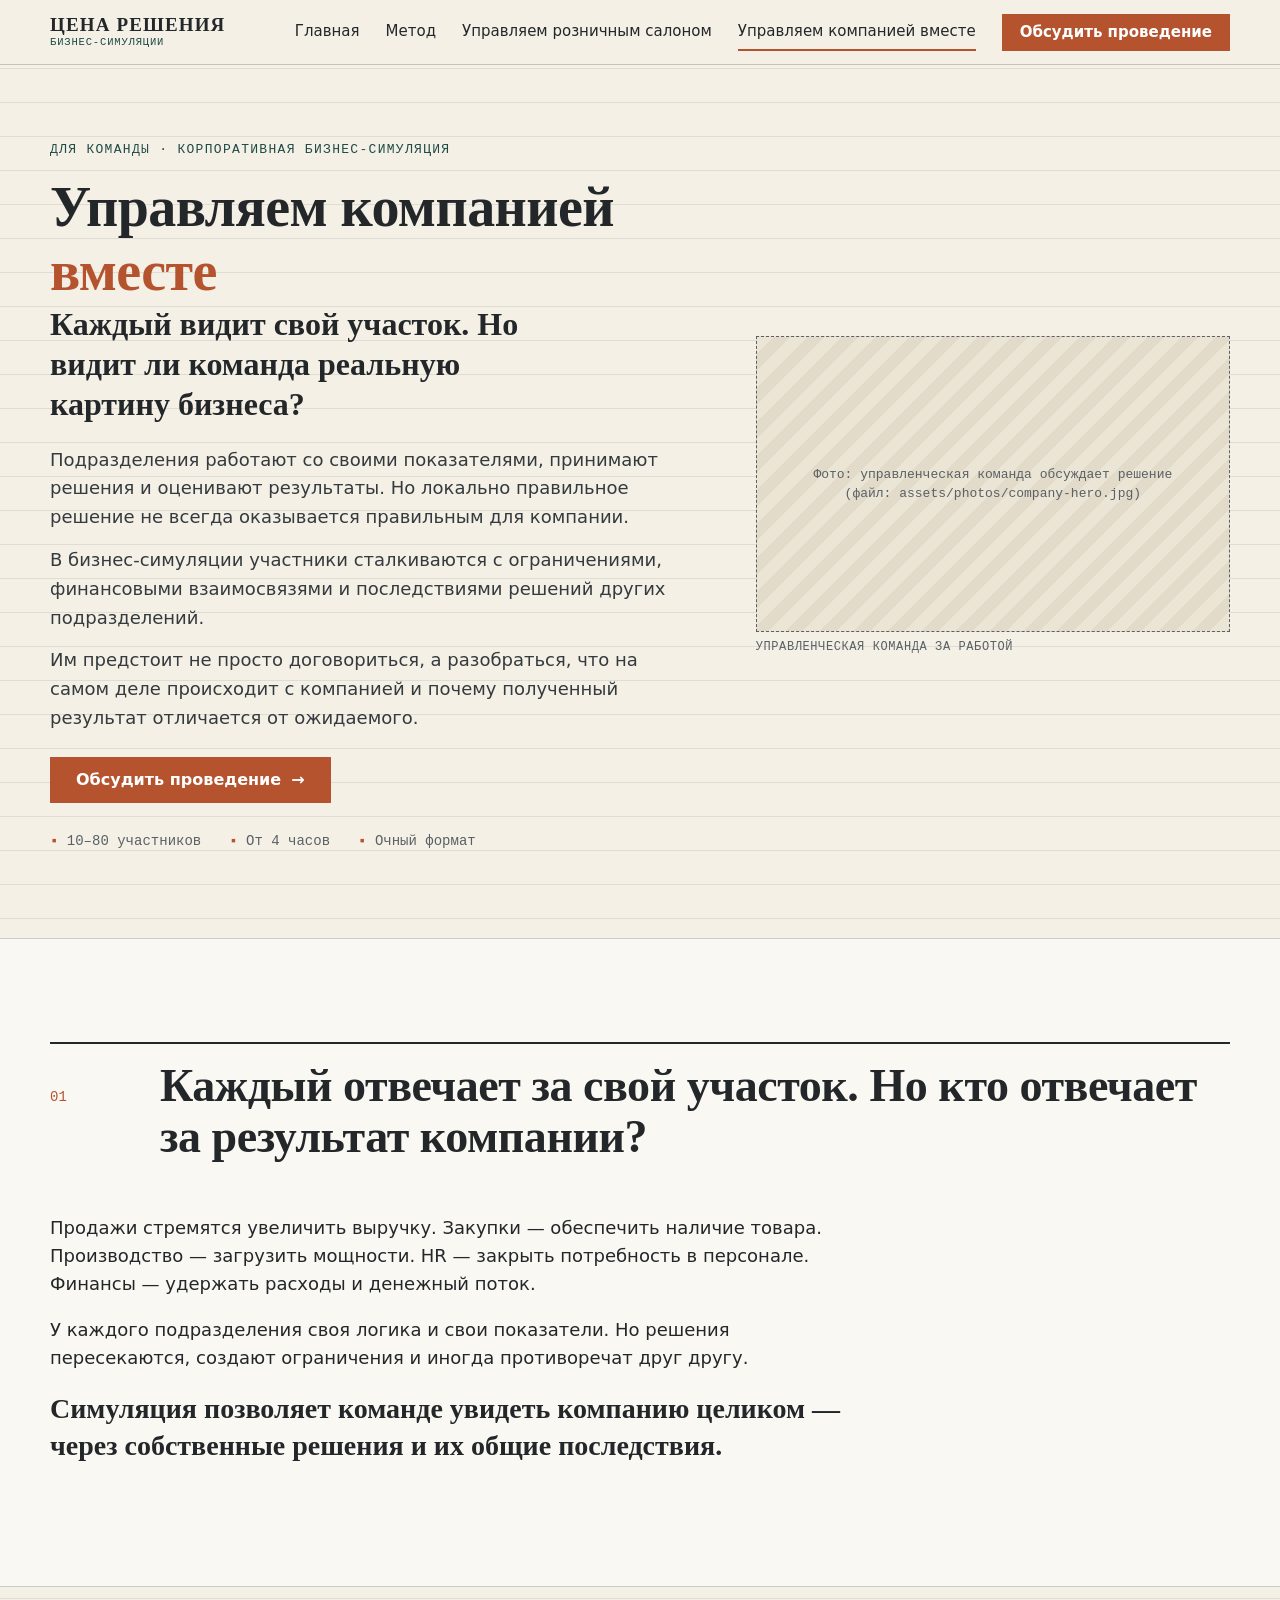
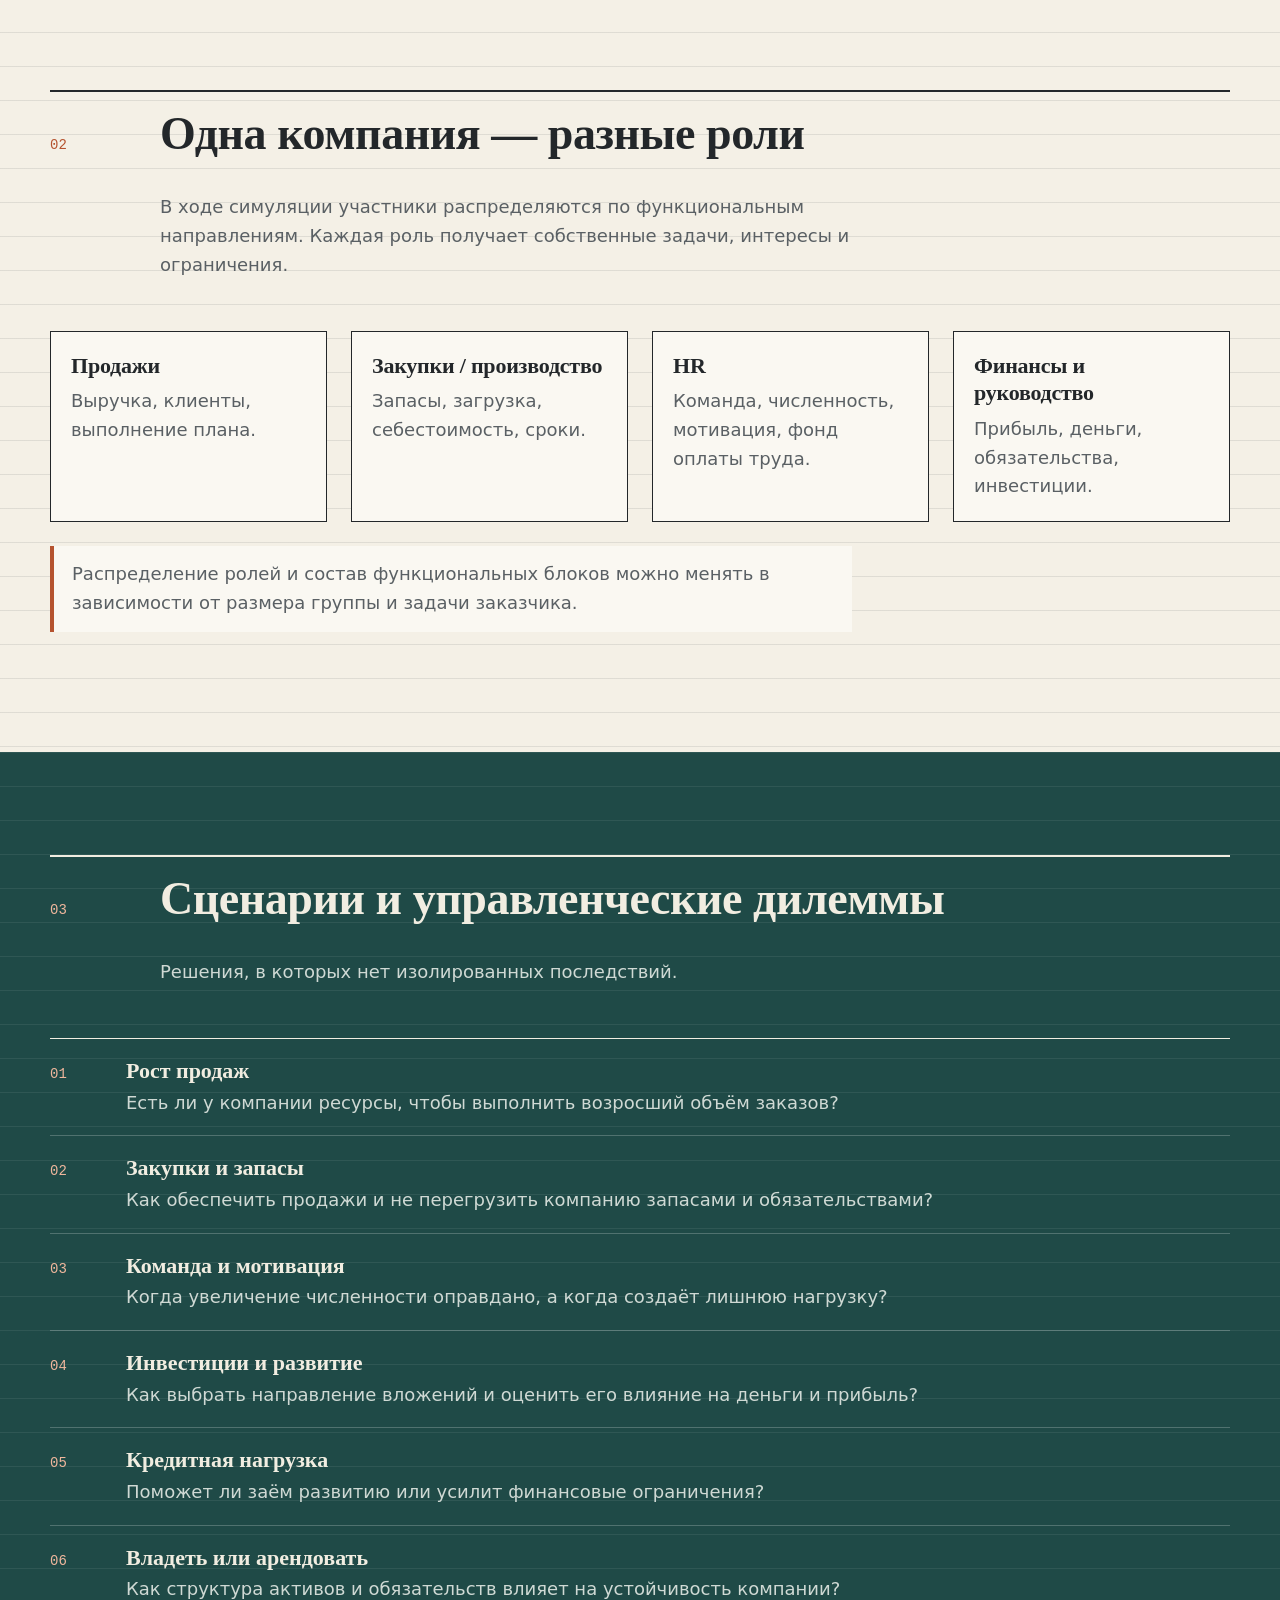
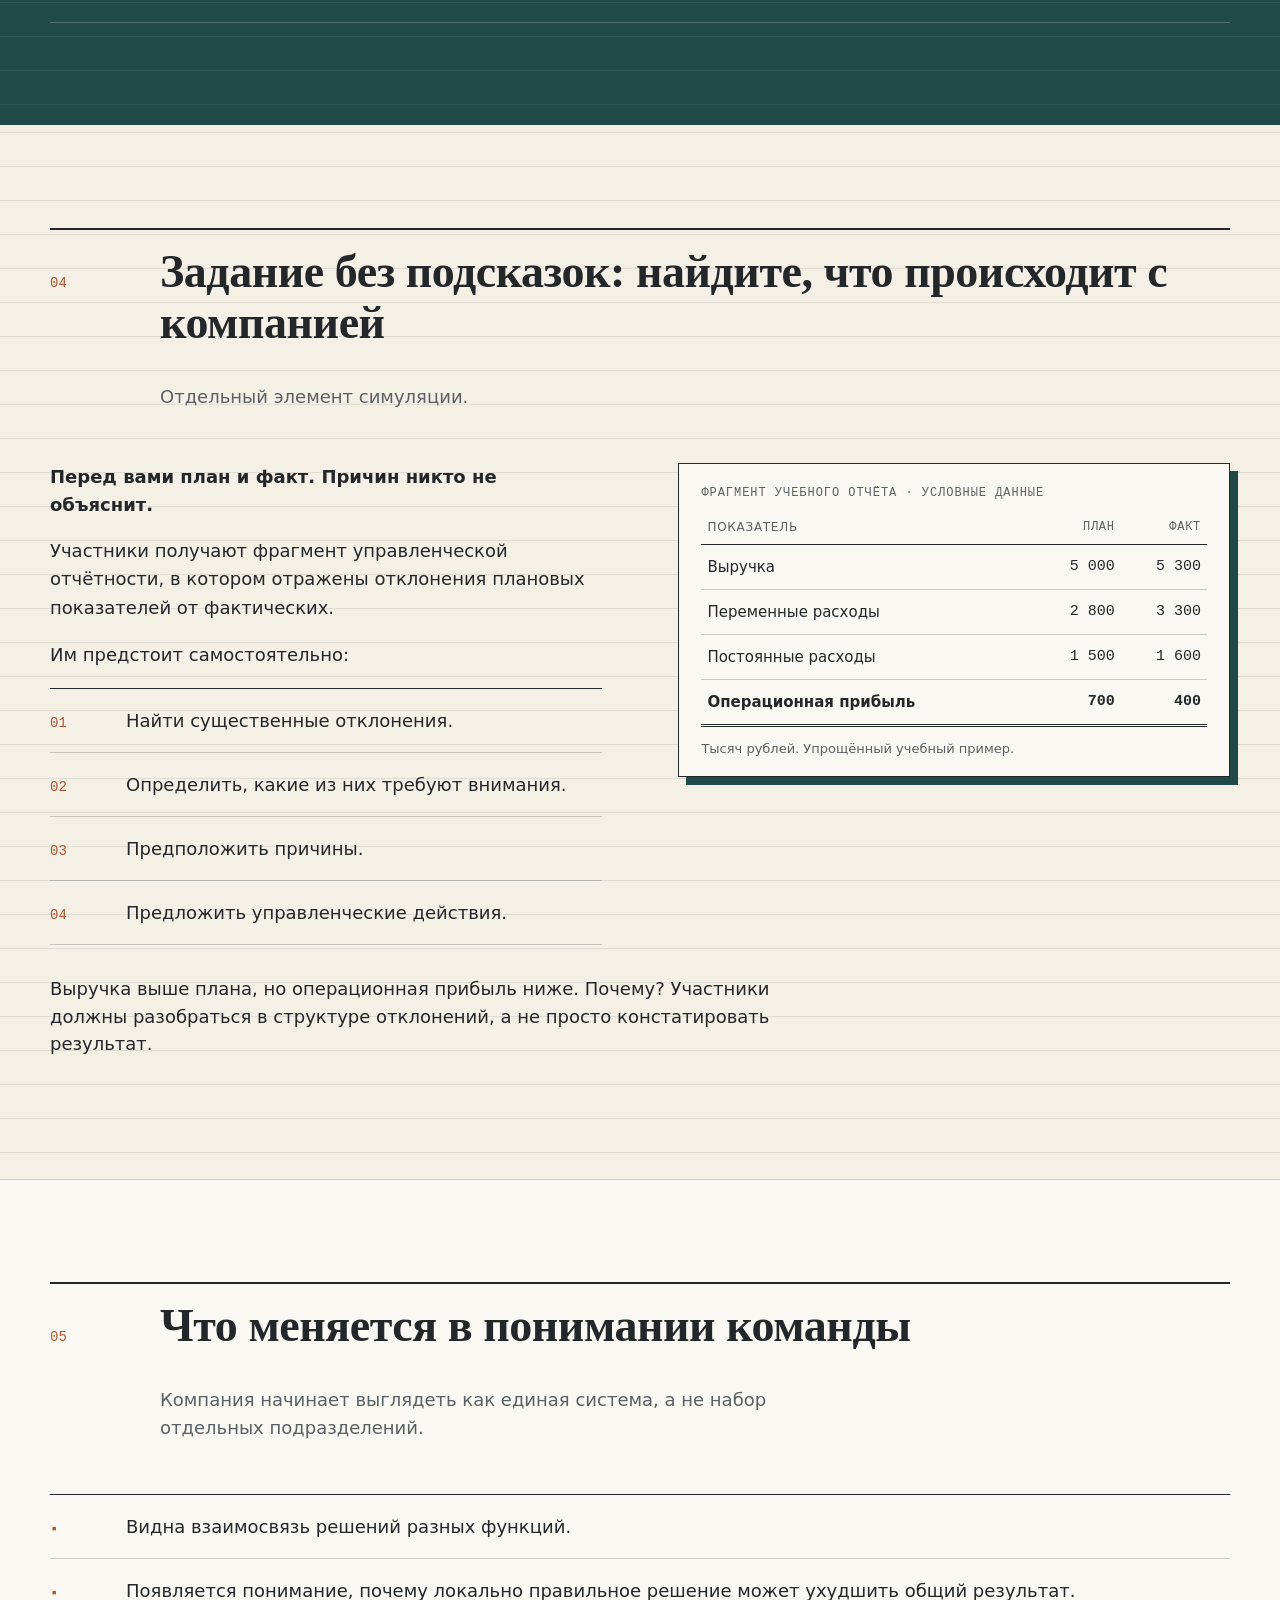
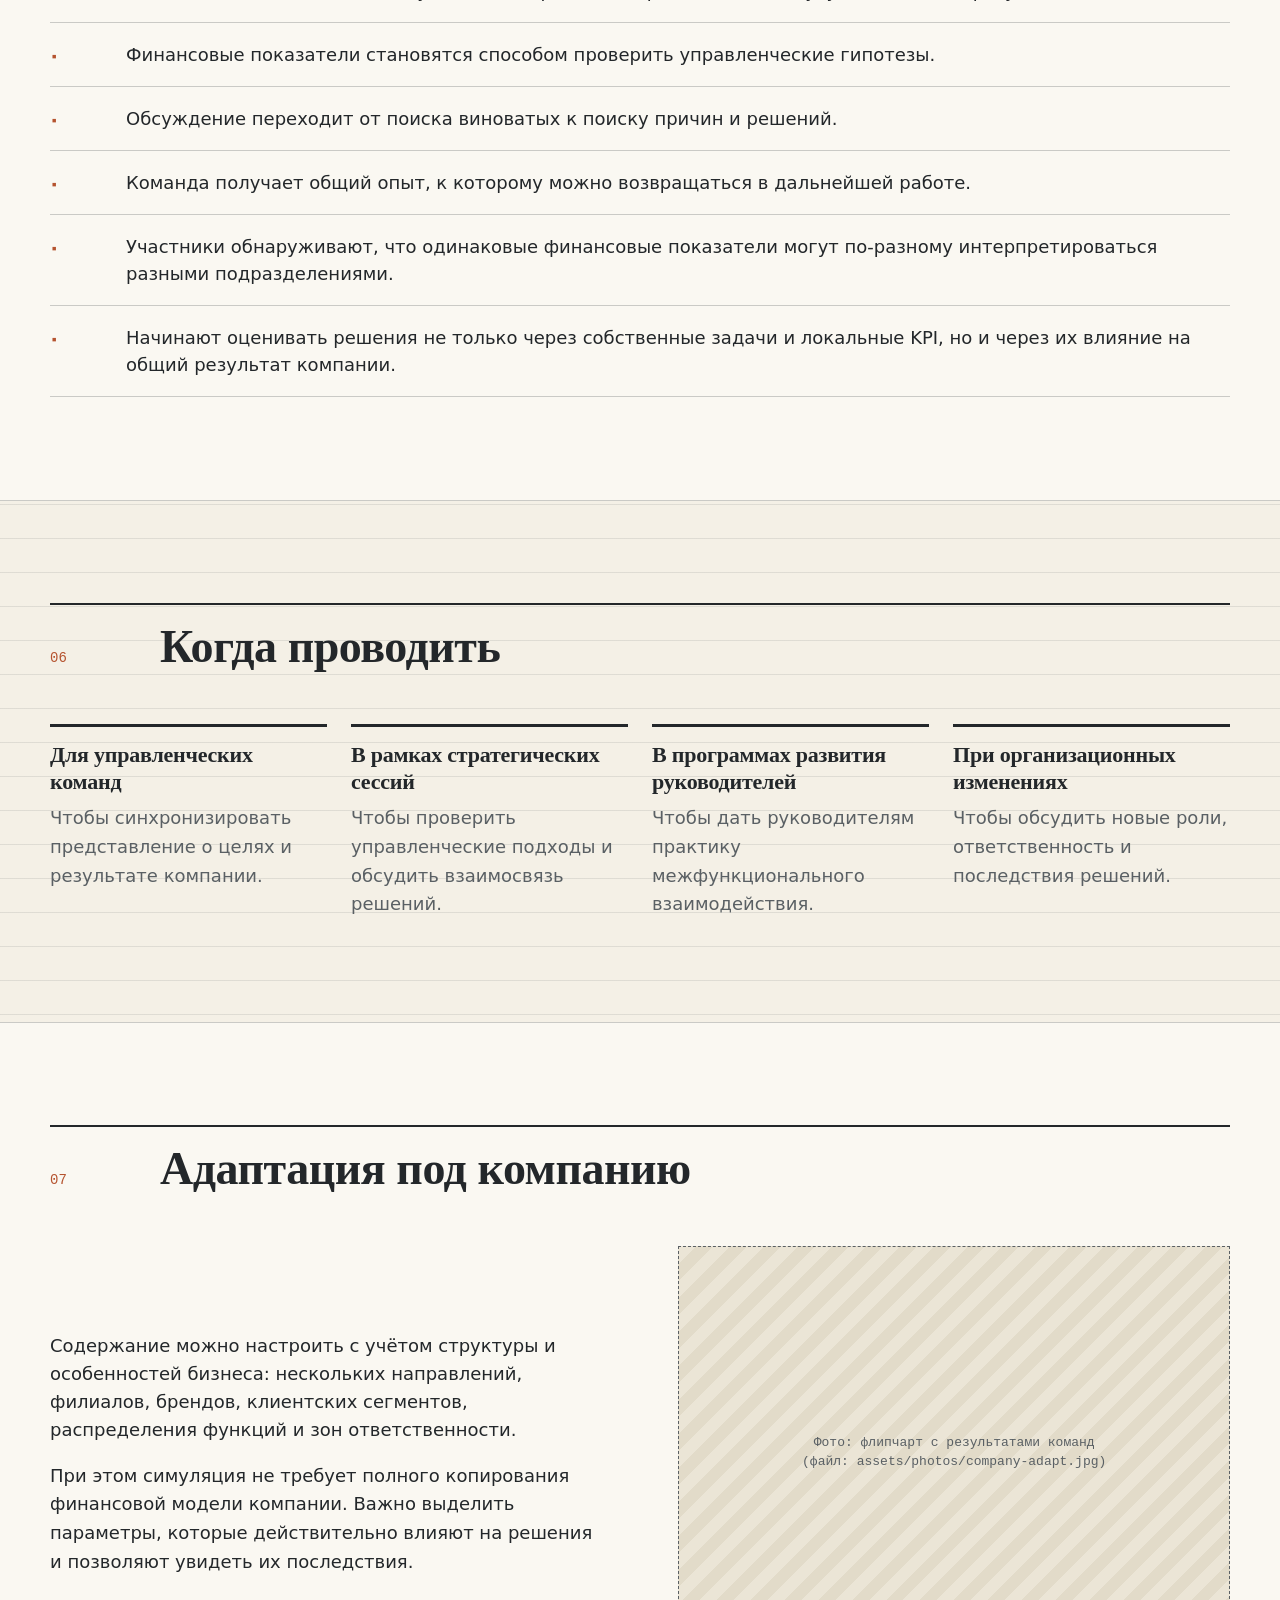
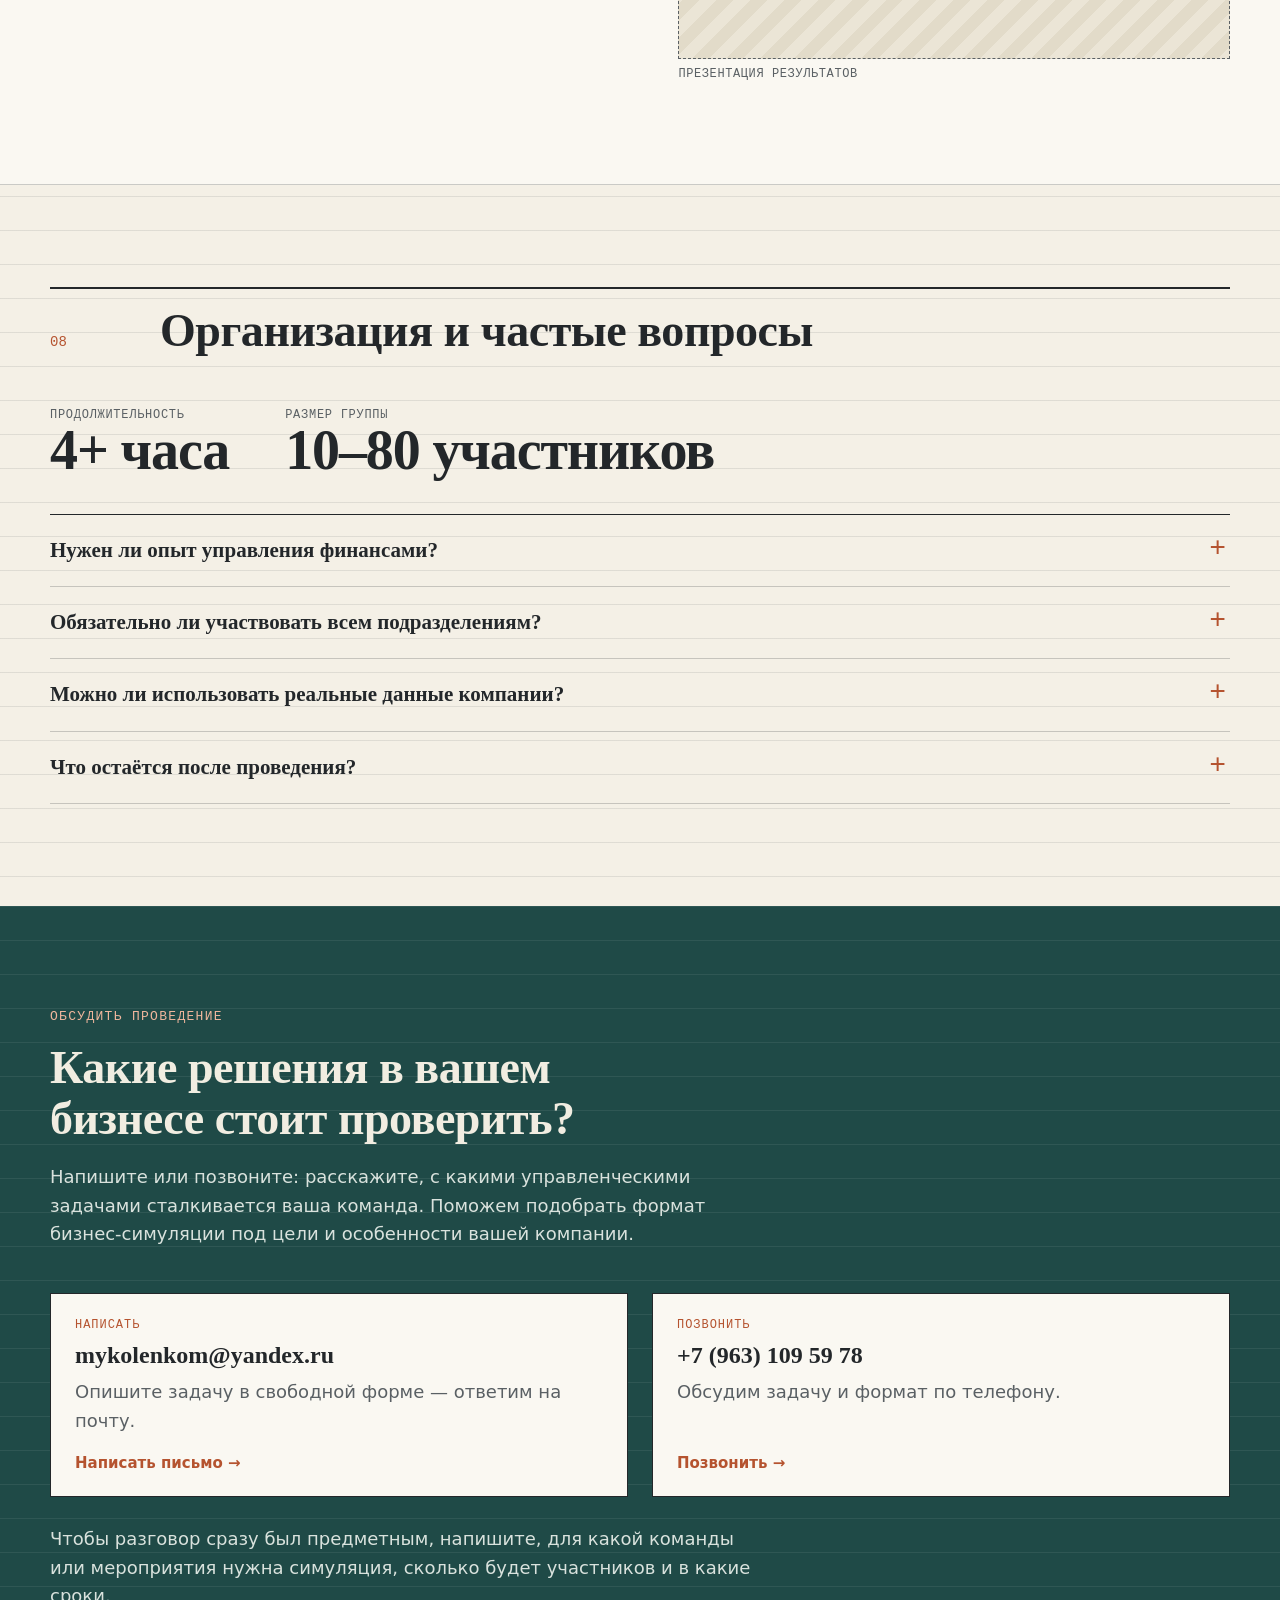
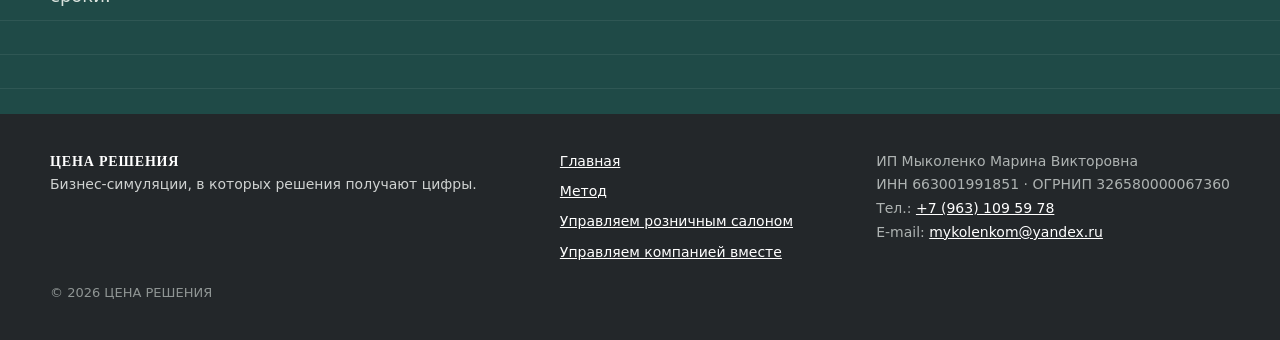
==== commit cdf2e482: "Единый размер основного текста (18px, 17px на мобильных), сброс кэша стилей Co-Authored-By: Claude S" ====
--- a/company.html
+++ b/company.html
@@ -11,7 +11,7 @@
 <meta property="og:description" content="Корпоративная бизнес-симуляция для управленческих команд: решения подразделений, финансовые взаимосвязи и общий результат компании. От 4 часов, 10–80 участников.">
 <meta property="og:locale" content="ru_RU">
 <link rel="icon" type="image/svg+xml" href="assets/favicon.svg">
-<link rel="stylesheet" href="styles.css?v=20261112c">
+<link rel="stylesheet" href="styles.css?v=20261112d">
 <noscript><style>.reveal{opacity:1;transform:none}</style></noscript>
 </head>
 <body>
@@ -167,6 +167,6 @@
     <small class="copy">© <span id="year">2026</span> ЦЕНА РЕШЕНИЯ</small>
   </div>
 </footer>
-<script src="script.js?v=20261112c" defer></script>
+<script src="script.js?v=20261112d" defer></script>
 </body>
 </html>
--- a/styles.css
+++ b/styles.css
@@ -16,10 +16,10 @@
   --wrap: 1180px;
   --gutter: clamp(18px, 4vw, 40px);
   /* Единая шкала текста */
-  --fs-intro: 19px;   /* вводные абзацы разделов */
-  --fs-body: 17px;    /* основной текст и списки */
-  --fs-sm: 16px;      /* описания в карточках, плитках, строках */
-  --fs-note: 13px;    /* подписи к примерам */
+  --fs-body: 18px;              /* весь основной текст: абзацы, списки, описания в карточках */
+  --fs-intro: var(--fs-body);
+  --fs-sm: var(--fs-body);
+  --fs-note: 13px;              /* подписи к примерам */
 }
 *, *::before, *::after { box-sizing: border-box; }
 html { scroll-behavior: smooth; scroll-padding-top: 84px; -webkit-text-size-adjust: 100%; }
@@ -85,7 +85,7 @@
 .hero-grid { display: grid; grid-template-columns: 1.15fr .85fr; gap: clamp(28px, 5vw, 72px); align-items: center; }
 .hero h1 em { font-style: normal; color: var(--terra); }
 .hero-copy p { color: #343a3d; margin: 0 0 14px; }
-.hero-copy .lead { font-size: clamp(18px, 2vw, 21px); margin: 22px 0 14px; }
+.hero-copy .lead { font-size: var(--fs-body); margin: 22px 0 14px; }
 .hero-q { font: 600 clamp(24px, 3vw, 32px)/1.25 var(--serif); margin: 22px 0 16px; max-width: 30ch; }
 .hero-copy .hero-q { color: var(--graphite); }
 .flow { font-size: 14px; letter-spacing: .08em; color: var(--teal); margin: 22px 0 26px; line-height: 1.7; }
@@ -232,7 +232,7 @@
   .nav .btn { margin-top: 14px; justify-content: center; border: 0; }
 }
 @media (max-width: 560px) {
-  :root { --fs-intro: 18px; --fs-body: 16px; --fs-sm: 15px; }
+  :root { --fs-body: 17px; }
   .sec-head { grid-template-columns: 1fr; gap: 6px; }
   .sec-head p { grid-column: 1; }
   .grid-3, .grid-4 { grid-template-columns: 1fr; }
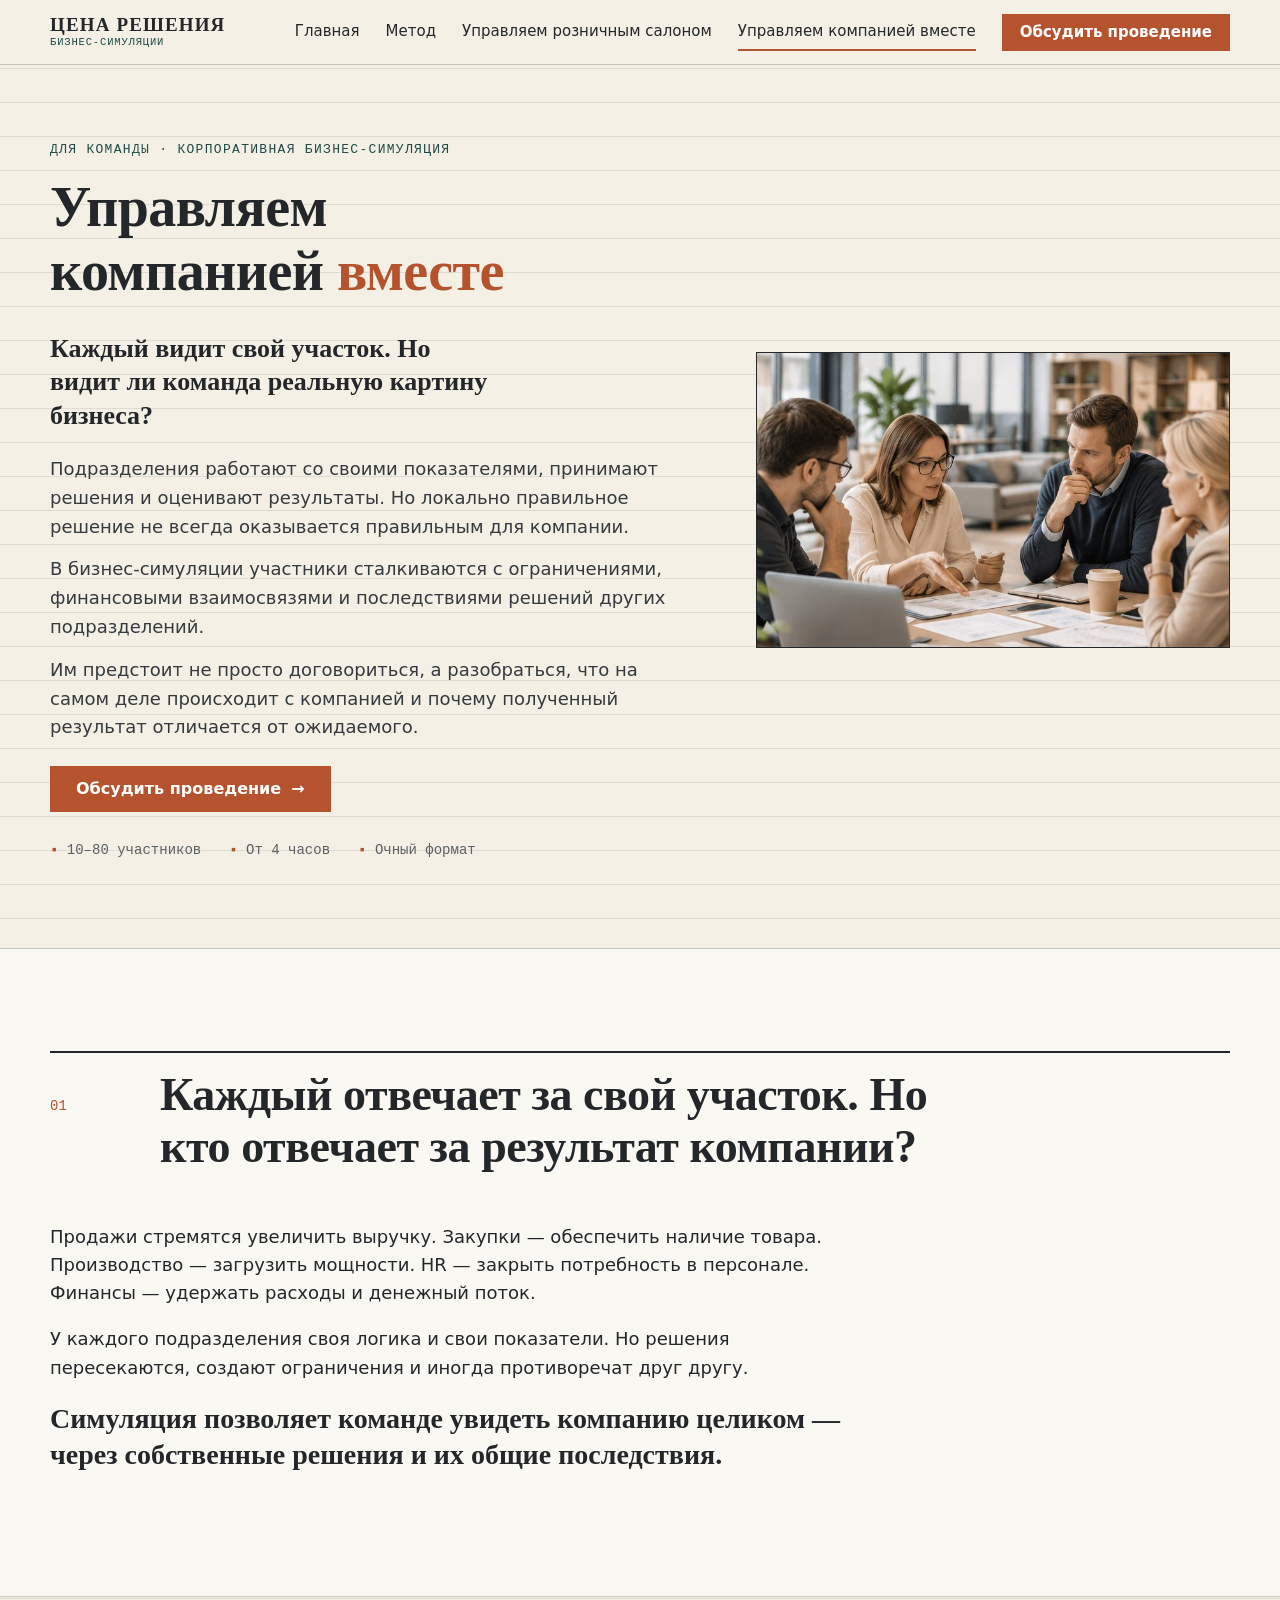
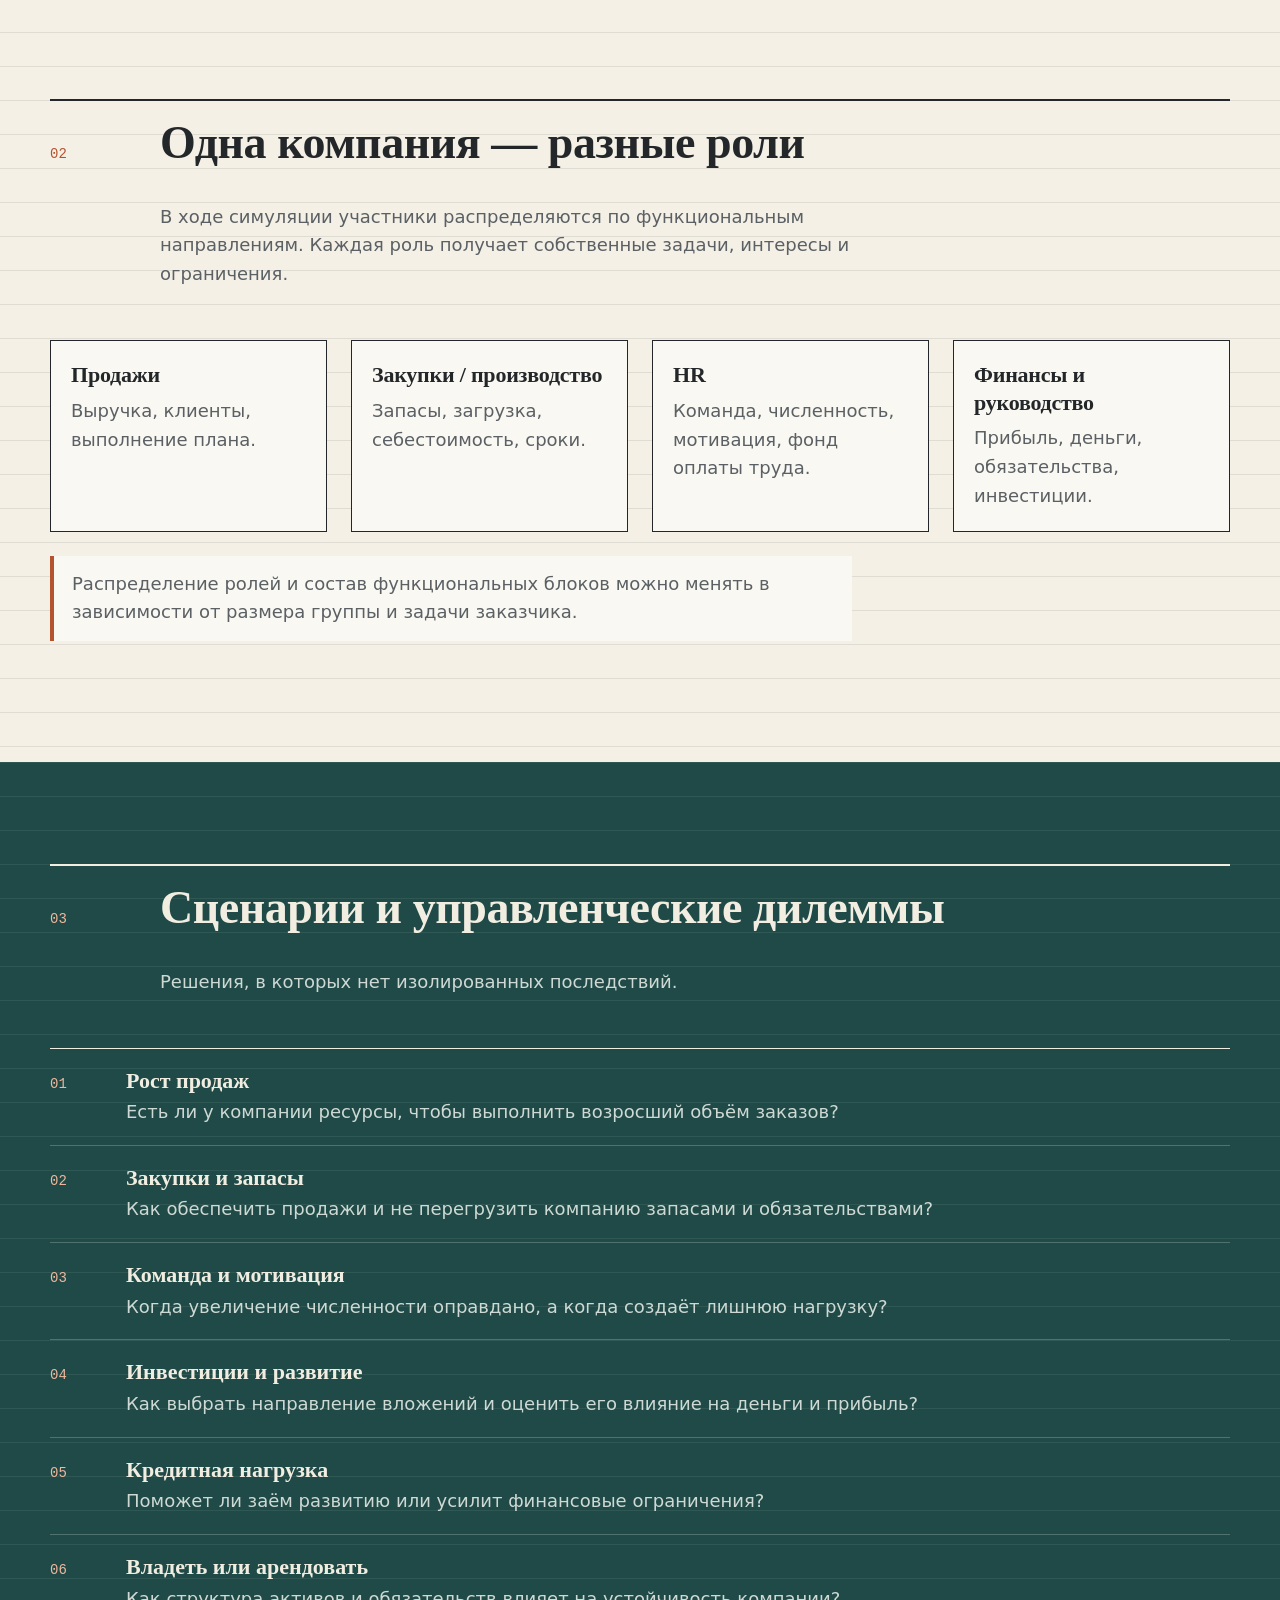
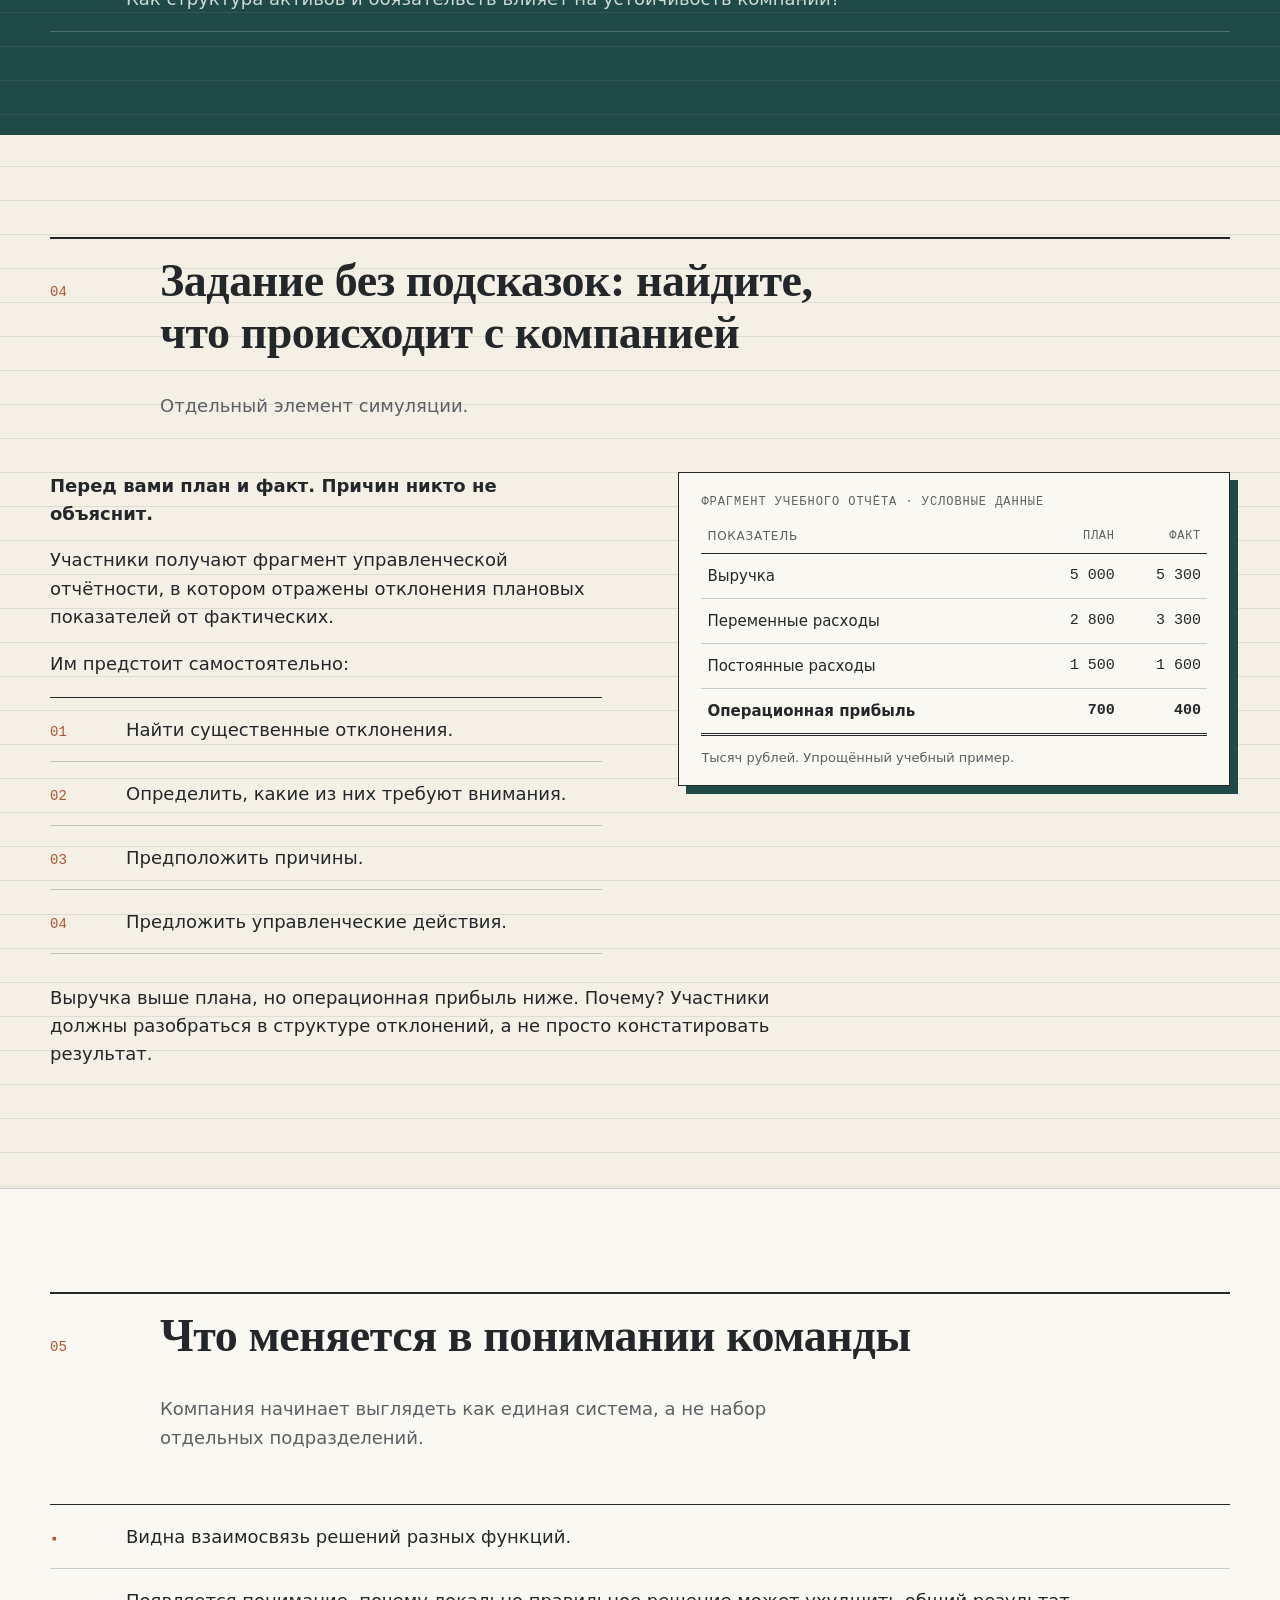
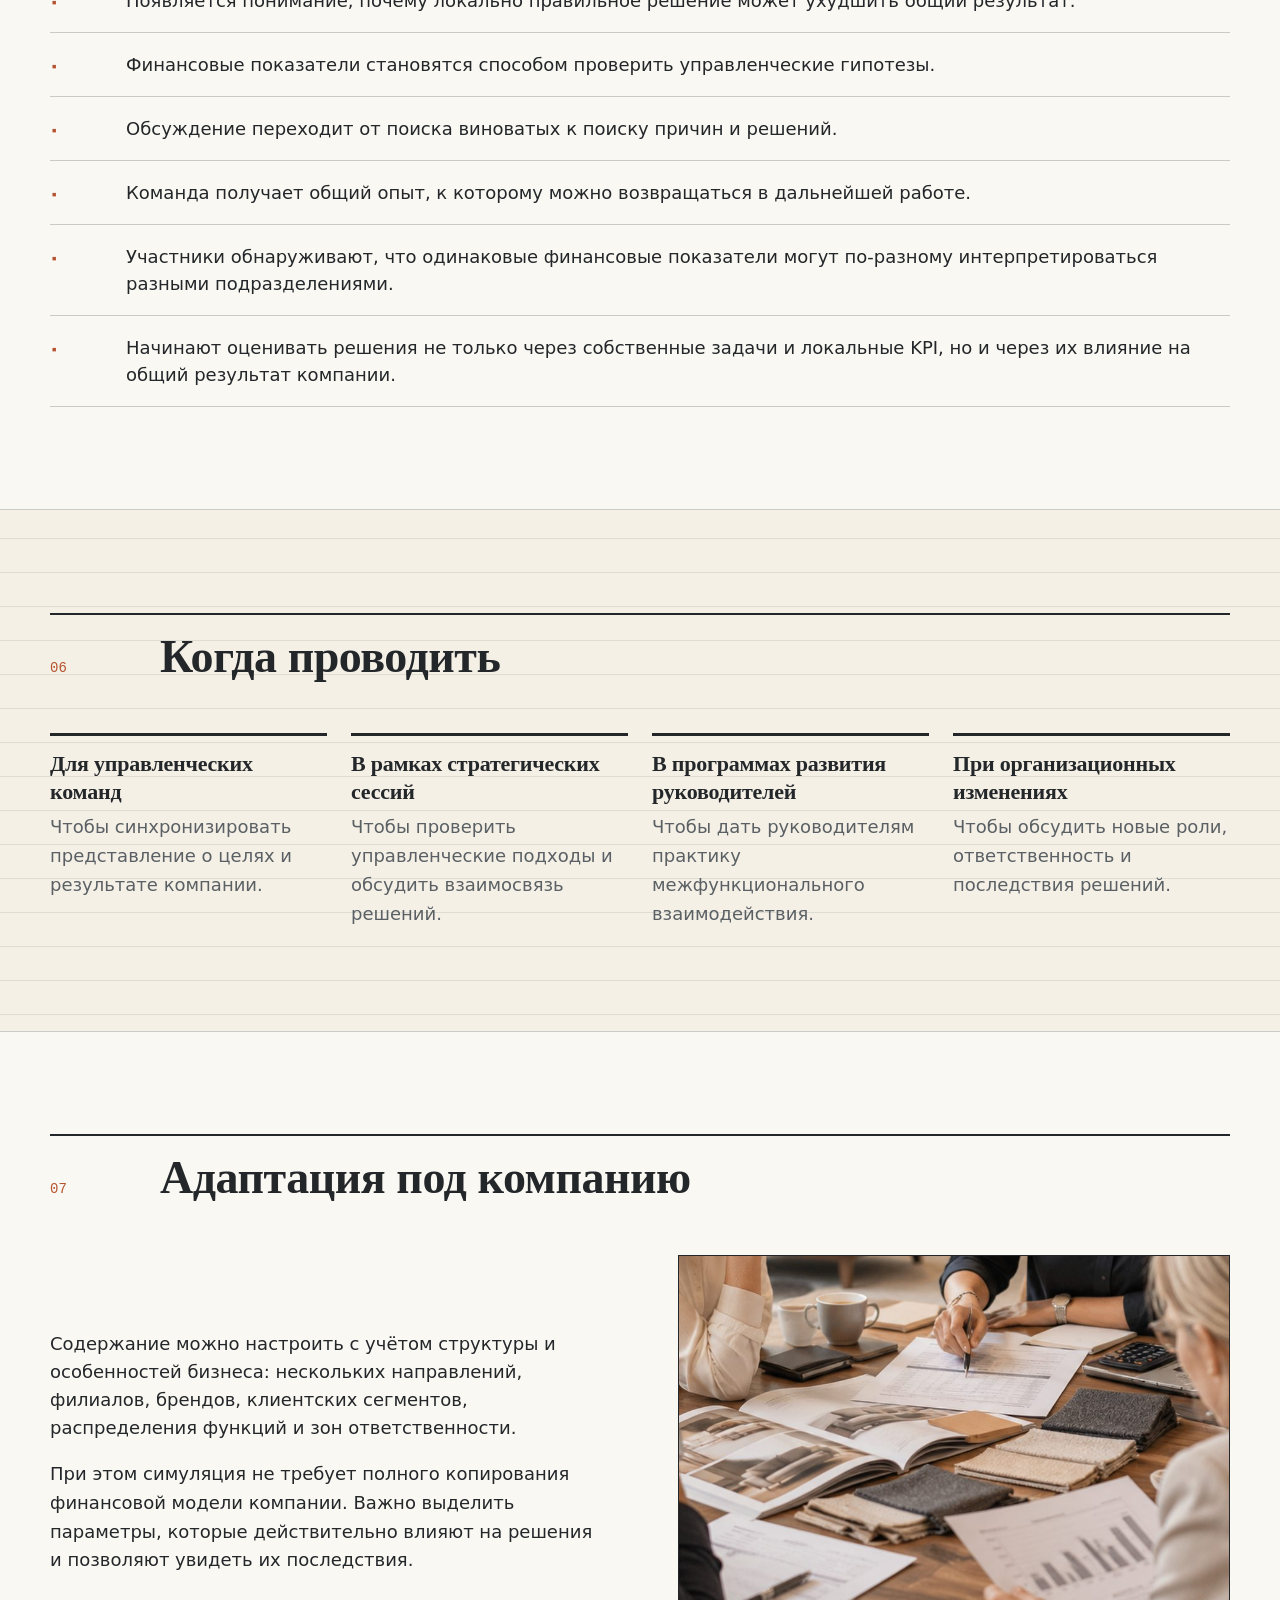
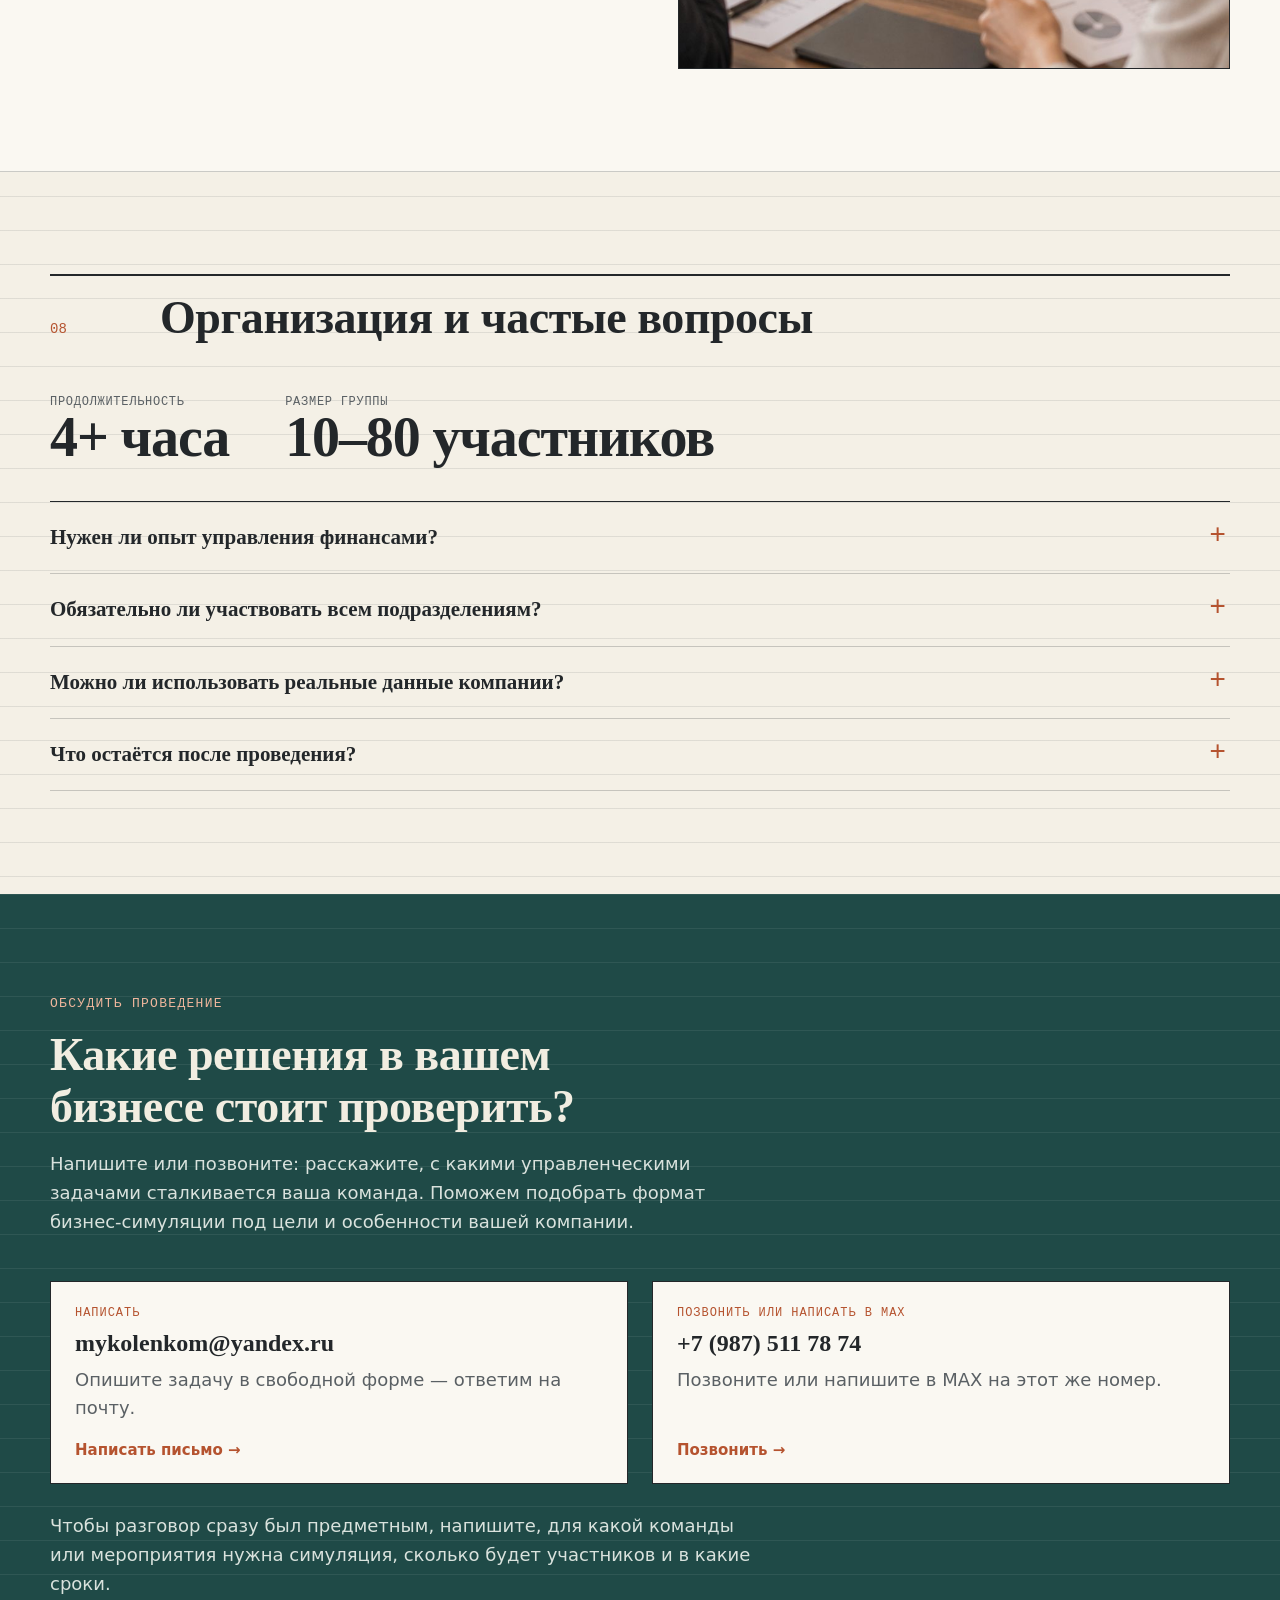
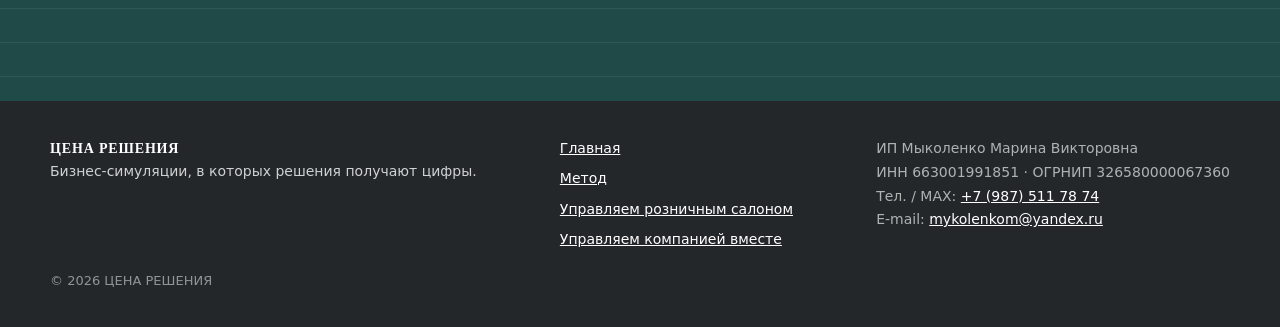
==== commit ee6b8e82: "Новый номер +7 (987) 511 78 74 с MAX, фото в пять блоков, ровные переносы и отступы заголовков перво" ====
--- a/company.html
+++ b/company.html
@@ -11,7 +11,7 @@
 <meta property="og:description" content="Корпоративная бизнес-симуляция для управленческих команд: решения подразделений, финансовые взаимосвязи и общий результат компании. От 4 часов, 10–80 участников.">
 <meta property="og:locale" content="ru_RU">
 <link rel="icon" type="image/svg+xml" href="assets/favicon.svg">
-<link rel="stylesheet" href="styles.css?v=20261112d">
+<link rel="stylesheet" href="styles.css?v=20261114a">
 <noscript><style>.reveal{opacity:1;transform:none}</style></noscript>
 </head>
 <body>
@@ -42,7 +42,7 @@
       <div class="hero-actions"><a class="btn" href="#contact" data-goal="cta_hero_company">Обсудить проведение <span aria-hidden="true">→</span></a></div>
       <ul class="hero-facts"><li>10–80 участников</li><li>От 4 часов</li><li>Очный формат</li></ul>
     </div>
-<figure class="photo wide reveal"><div class="slot" role="img" aria-label="Фото: управленческая команда обсуждает решение"><span>Фото: управленческая команда обсуждает решение<br>(файл: assets/photos/company-hero.jpg)</span></div><figcaption>Управленческая команда за работой</figcaption></figure>
+<figure class="photo wide reveal"><img src="assets/photos/company-hero.jpg" alt="Управленческая команда обсуждает решение" width="746" height="462" fetchpriority="high" decoding="async"></figure>
   </div>
 </section>
 <section class="paper">
@@ -131,7 +131,7 @@
         <p class="intro">Содержание можно настроить с учётом структуры и особенностей бизнеса: нескольких направлений, филиалов, брендов, клиентских сегментов, распределения функций и зон ответственности.</p>
         <p>При этом симуляция не требует полного копирования финансовой модели компании. Важно выделить параметры, которые действительно влияют на решения и позволяют увидеть их последствия.</p>
       </div>
-      <figure class="photo reveal"><div class="slot" role="img" aria-label="Фото: флипчарт с результатами команд"><span>Фото: флипчарт с результатами команд<br>(файл: assets/photos/company-adapt.jpg)</span></div><figcaption>Презентация результатов</figcaption></figure>
+      <figure class="photo reveal"><img src="assets/photos/company-adapt.jpg" alt="Флипчарт с результатами команд" width="900" height="665" loading="lazy" decoding="async"></figure>
     </div>
   </div>
 </section>
@@ -149,7 +149,7 @@
       <h2>Какие решения в вашем бизнесе стоит проверить?</h2>
       <p class="lead">Напишите или позвоните: расскажите, с какими управленческими задачами сталкивается ваша команда. Поможем подобрать формат бизнес-симуляции под цели и особенности вашей компании.</p>
     </div>
-    <div class="contact-cards reveal"><a class="ccard" href="mailto:mykolenkom@yandex.ru?subject=%D0%9E%D0%B1%D1%81%D1%83%D0%B4%D0%B8%D1%82%D1%8C%20%D0%BF%D1%80%D0%BE%D0%B2%D0%B5%D0%B4%D0%B5%D0%BD%D0%B8%D0%B5%3A%20%D0%A3%D0%BF%D1%80%D0%B0%D0%B2%D0%BB%D1%8F%D0%B5%D0%BC%20%D0%BA%D0%BE%D0%BC%D0%BF%D0%B0%D0%BD%D0%B8%D0%B5%D0%B9%20%D0%B2%D0%BC%D0%B5%D1%81%D1%82%D0%B5" data-goal="cta_email"><span class="ctag">Написать</span><b>mykolenkom@yandex.ru</b><span class="cd">Опишите задачу в свободной форме — ответим на почту.</span><span class="go">Написать письмо →</span></a><a class="ccard" href="tel:+79631095978" data-goal="cta_phone"><span class="ctag">Позвонить</span><b>+7 (963) 109 59 78</b><span class="cd">Обсудим задачу и формат по телефону.</span><span class="go">Позвонить →</span></a></div>
+    <div class="contact-cards reveal"><a class="ccard" href="mailto:mykolenkom@yandex.ru?subject=%D0%9E%D0%B1%D1%81%D1%83%D0%B4%D0%B8%D1%82%D1%8C%20%D0%BF%D1%80%D0%BE%D0%B2%D0%B5%D0%B4%D0%B5%D0%BD%D0%B8%D0%B5%3A%20%D0%A3%D0%BF%D1%80%D0%B0%D0%B2%D0%BB%D1%8F%D0%B5%D0%BC%20%D0%BA%D0%BE%D0%BC%D0%BF%D0%B0%D0%BD%D0%B8%D0%B5%D0%B9%20%D0%B2%D0%BC%D0%B5%D1%81%D1%82%D0%B5" data-goal="cta_email"><span class="ctag">Написать</span><b>mykolenkom@yandex.ru</b><span class="cd">Опишите задачу в свободной форме — ответим на почту.</span><span class="go">Написать письмо →</span></a><a class="ccard" href="tel:+79875117874" data-goal="cta_phone"><span class="ctag">Позвонить или написать в MAX</span><b>+7 (987) 511 78 74</b><span class="cd">Позвоните или напишите в MAX на этот же номер.</span><span class="go">Позвонить →</span></a></div>
     <p class="contact-note reveal">Чтобы разговор сразу был предметным, напишите, для какой команды или мероприятия нужна симуляция, сколько будет участников и в какие сроки.</p>
   </div>
 </section>
@@ -163,10 +163,10 @@
       <a href="salon.html">Управляем розничным салоном</a>
       <a href="company.html">Управляем компанией вместе</a>
     </nav>
-    <div class="req">ИП Мыколенко Марина Викторовна<br>ИНН 663001991851 · ОГРНИП 326580000067360<br>Тел.: <a href="tel:+79631095978">+7 (963) 109 59 78</a><br>E-mail: <a href="mailto:mykolenkom@yandex.ru">mykolenkom@yandex.ru</a></div>
+    <div class="req">ИП Мыколенко Марина Викторовна<br>ИНН 663001991851 · ОГРНИП 326580000067360<br>Тел. / MAX: <a href="tel:+79875117874">+7 (987) 511 78 74</a><br>E-mail: <a href="mailto:mykolenkom@yandex.ru">mykolenkom@yandex.ru</a></div>
     <small class="copy">© <span id="year">2026</span> ЦЕНА РЕШЕНИЯ</small>
   </div>
 </footer>
-<script src="script.js?v=20261112d" defer></script>
+<script src="script.js?v=20261114a" defer></script>
 </body>
 </html>
--- a/styles.css
+++ b/styles.css
@@ -32,8 +32,8 @@
 img, svg { max-width: 100%; display: block; }
 a { color: inherit; }
 h1, h2, h3 { font-family: var(--serif); font-weight: 600; line-height: 1.12; margin: 0; letter-spacing: -.01em; }
-h1 { font-size: clamp(32px, 4.4vw, 56px); line-height: 1.15; }
-h2 { font-size: clamp(28px, 4vw, 46px); }
+h1 { font-size: clamp(32px, 4.4vw, 56px); line-height: 1.15; text-wrap: balance; }
+h2 { font-size: clamp(28px, 4vw, 46px); text-wrap: balance; }
 h3 { font-size: clamp(19px, 2vw, 22px); line-height: 1.25; }
 p { margin: 0 0 1em; }
 main p { max-width: 70ch; }
@@ -86,8 +86,8 @@
 .hero h1 em { font-style: normal; color: var(--terra); }
 .hero-copy p { color: #343a3d; margin: 0 0 14px; }
 .hero-copy .lead { font-size: var(--fs-body); margin: 22px 0 14px; }
-.hero-q { font: 600 clamp(24px, 3vw, 32px)/1.25 var(--serif); margin: 22px 0 16px; max-width: 30ch; }
-.hero-copy .hero-q { color: var(--graphite); }
+.hero-q { font: 600 clamp(22px, 2.4vw, 26px)/1.3 var(--serif); margin: 28px 0 18px; max-width: 34ch; }
+.hero-copy .hero-q { color: var(--graphite); margin: 28px 0 18px; }
 .flow { font-size: 14px; letter-spacing: .08em; color: var(--teal); margin: 22px 0 26px; line-height: 1.7; }
 .hero-actions { display: flex; flex-wrap: wrap; gap: 14px; margin-top: 24px; }
 .hero-facts { display: flex; flex-wrap: wrap; gap: 10px 28px; margin: 30px 0 0; padding: 0; list-style: none; font: 500 14px var(--mono); color: var(--graphite-soft); }
